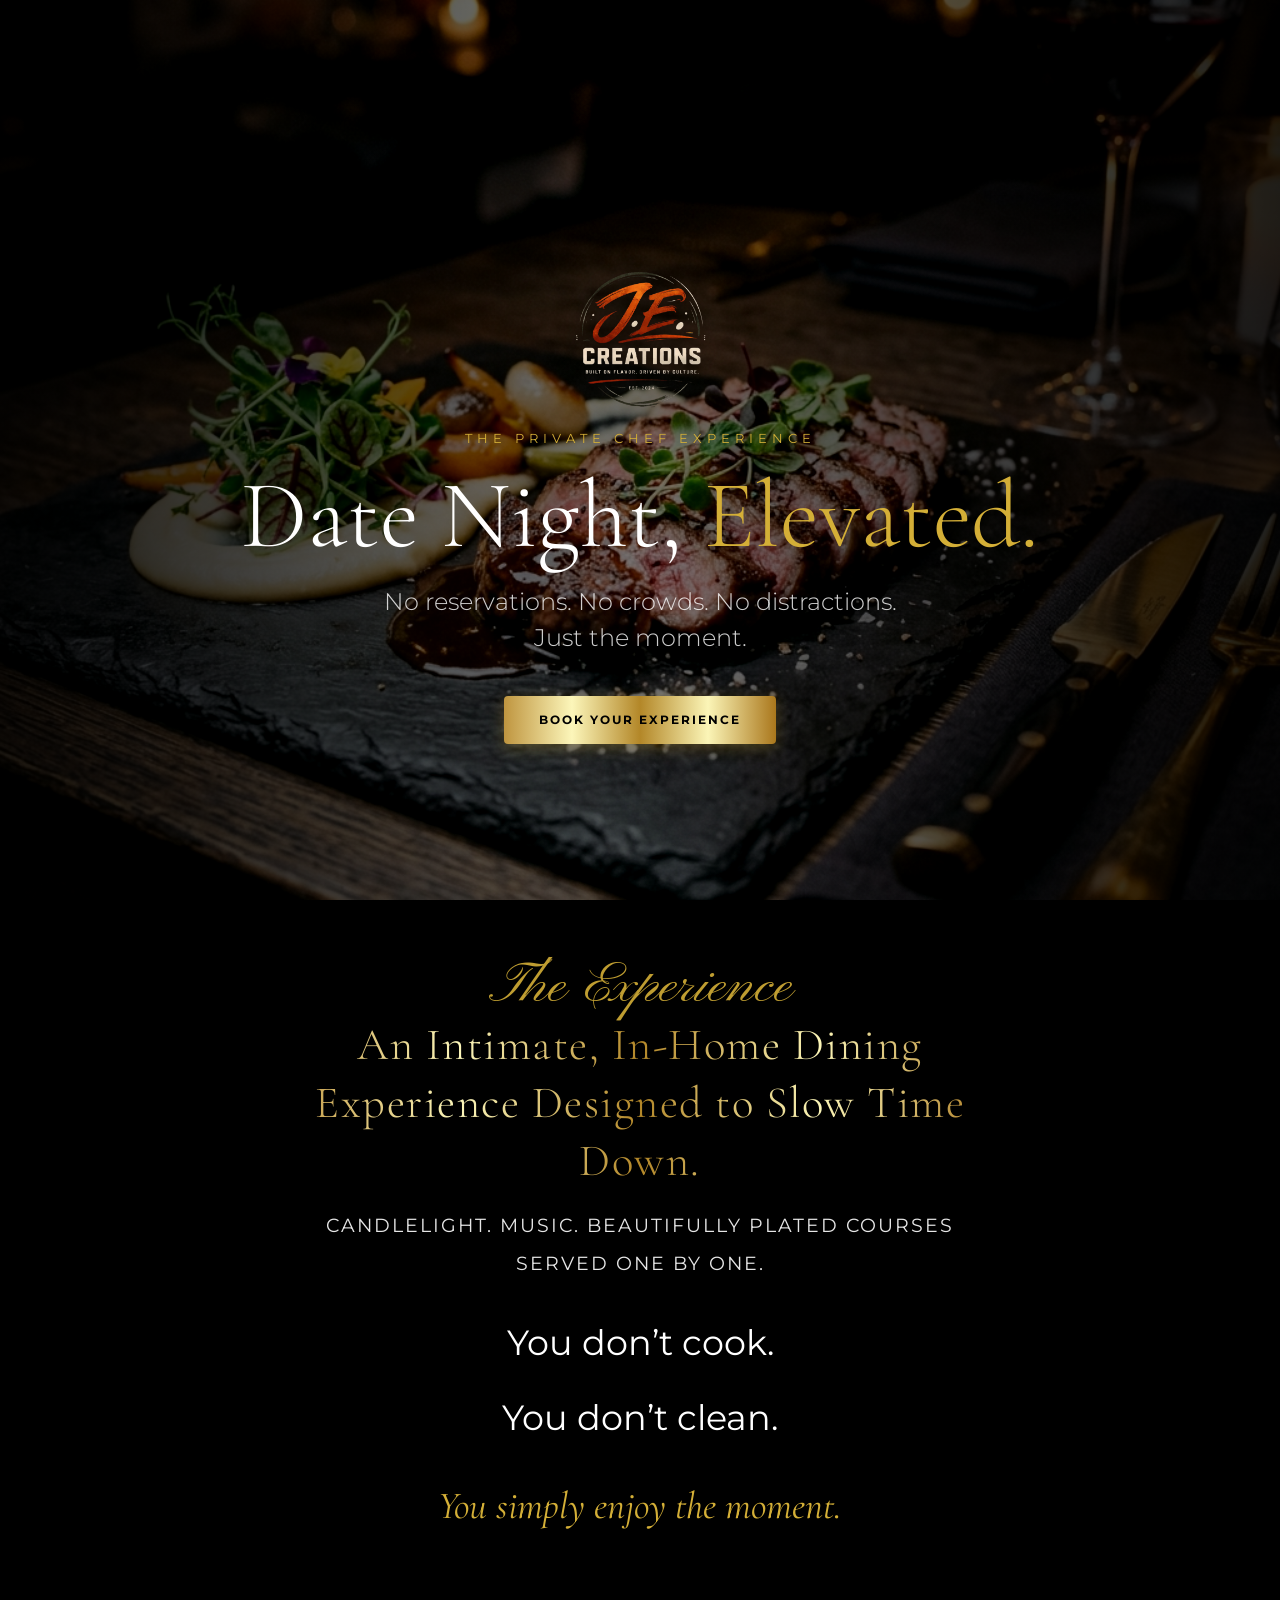
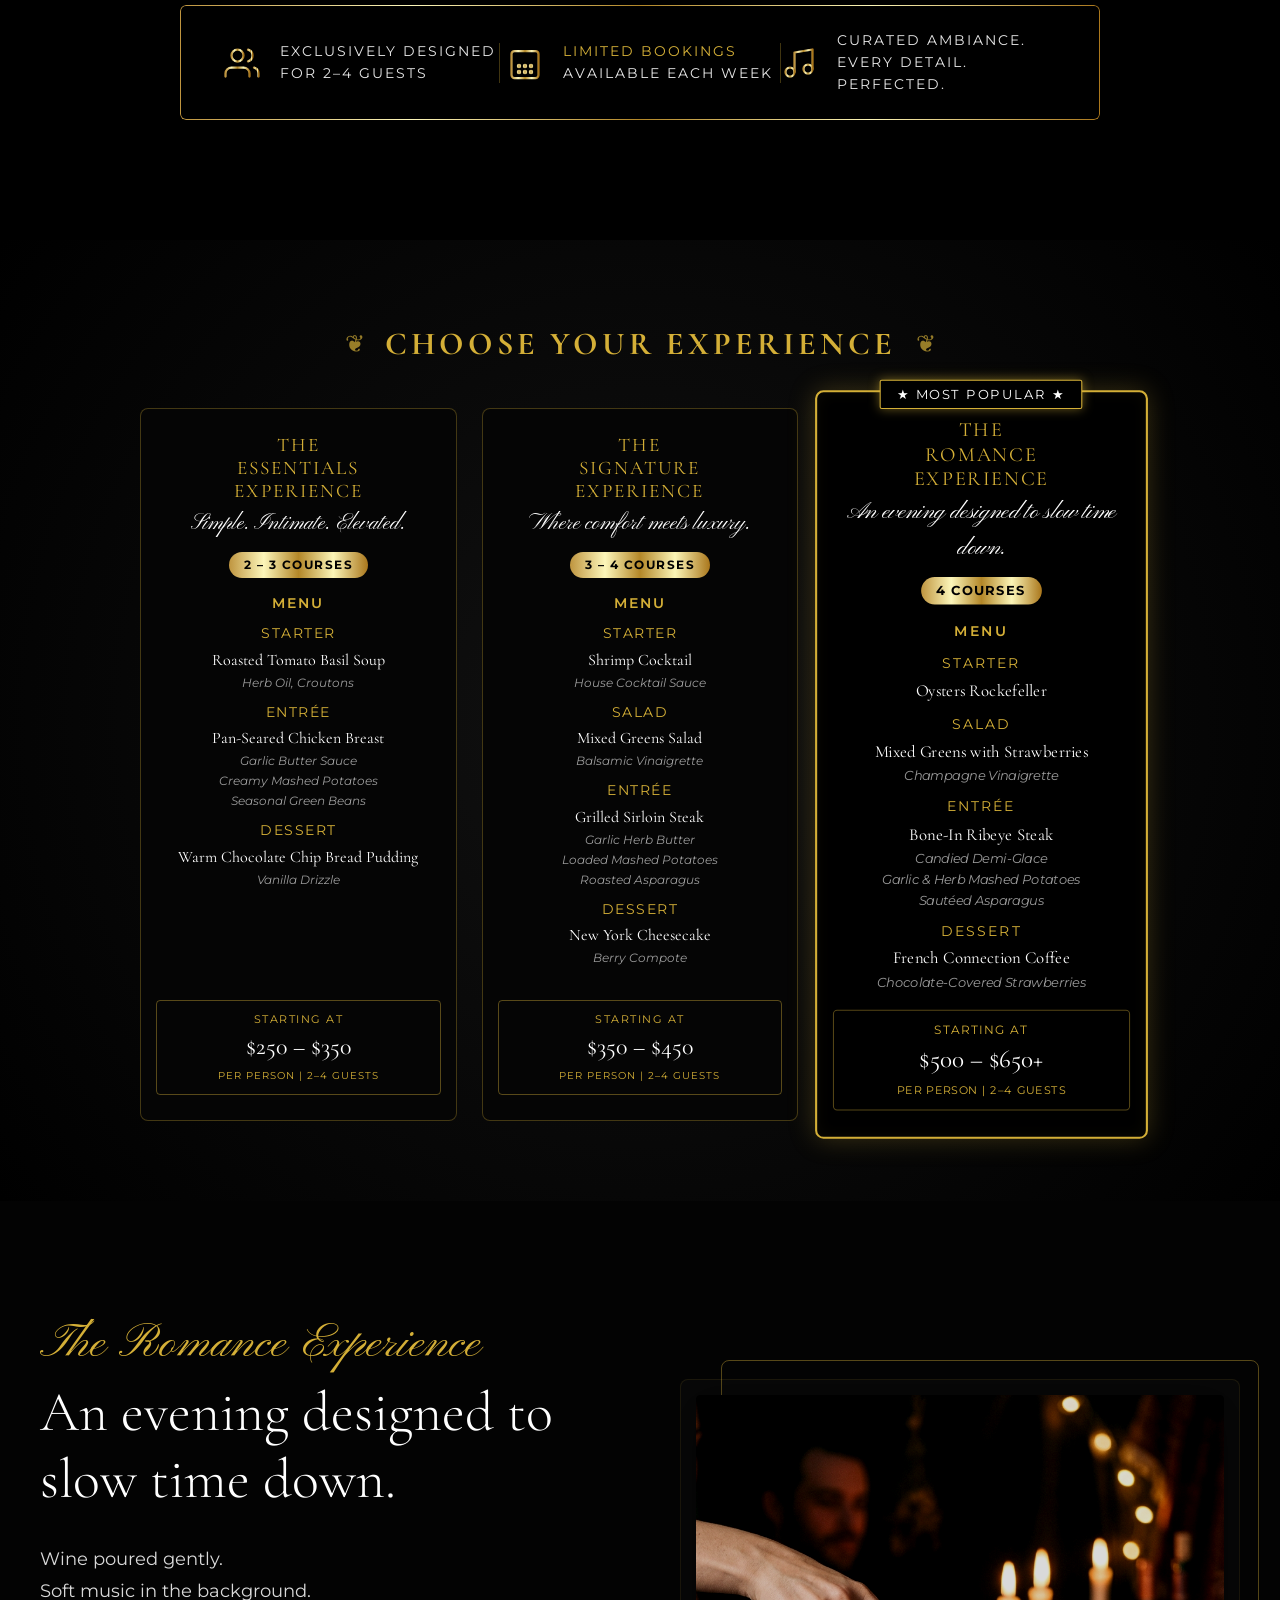
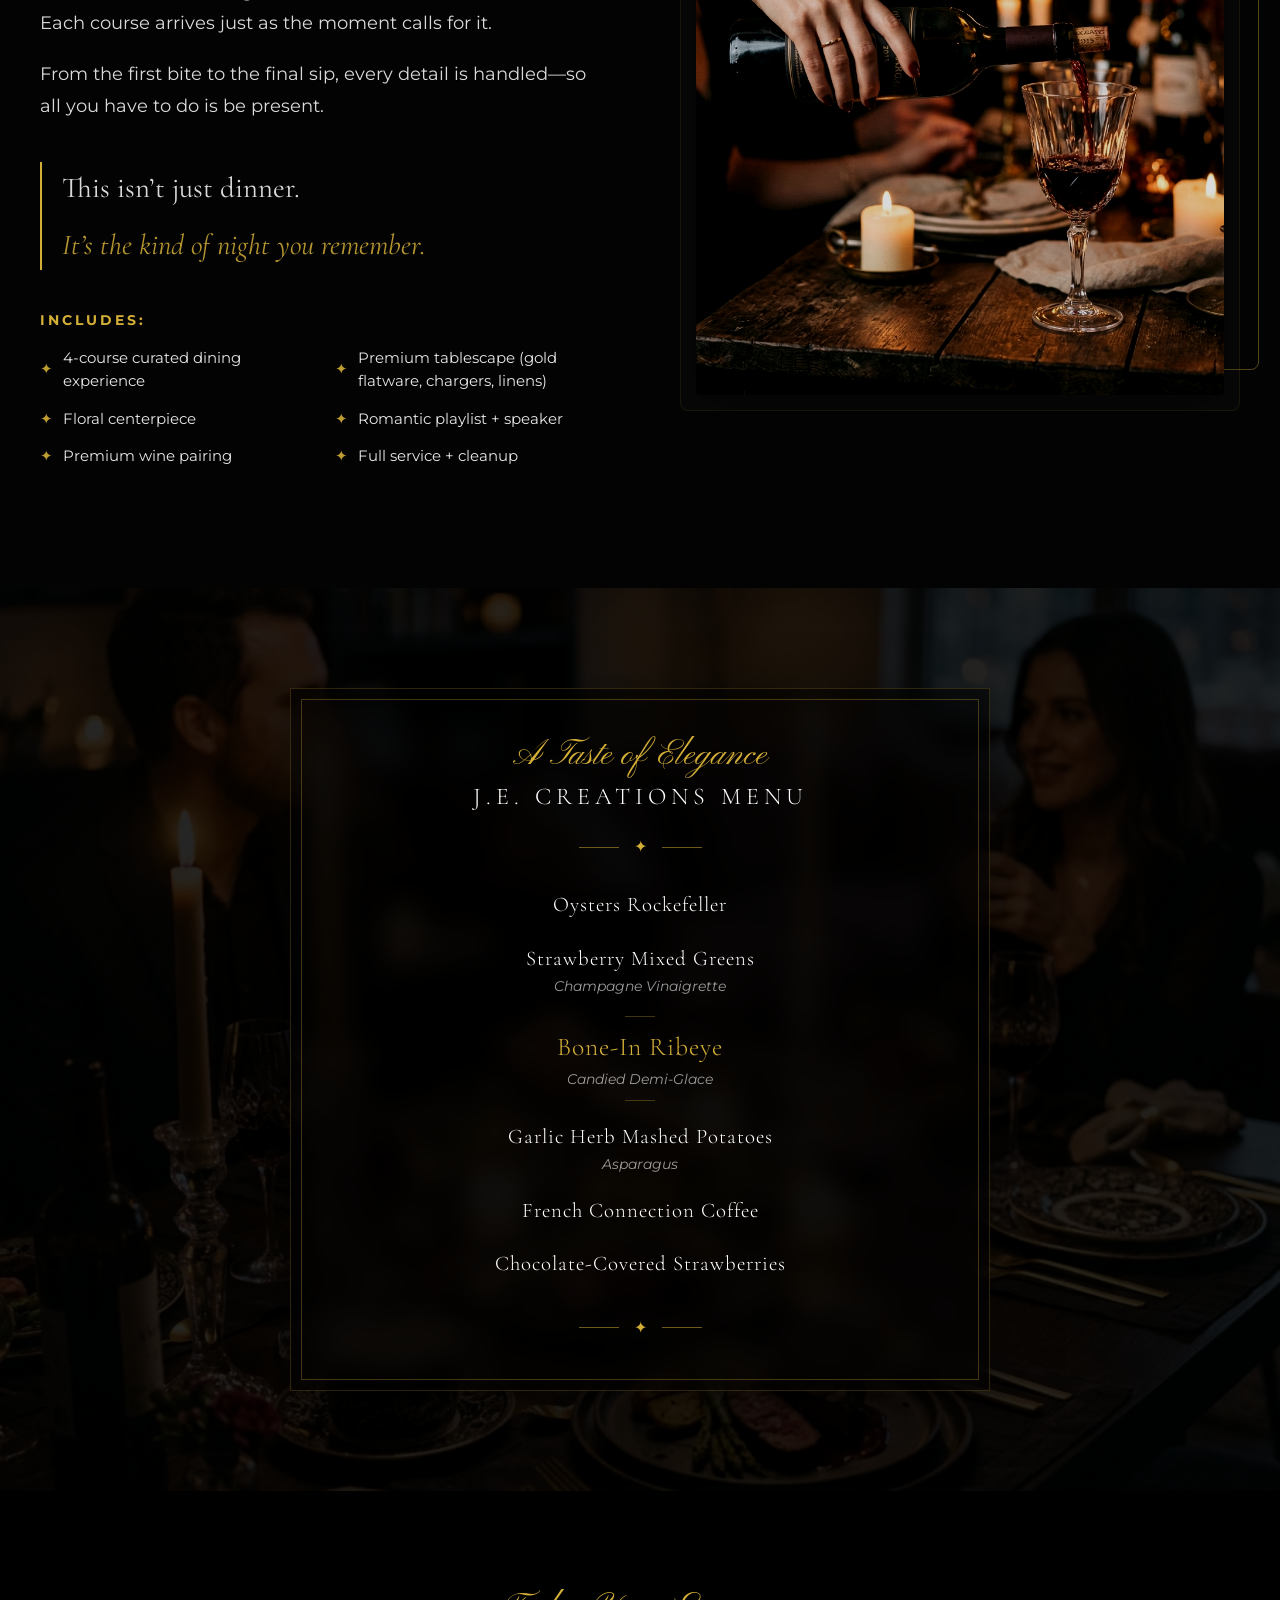
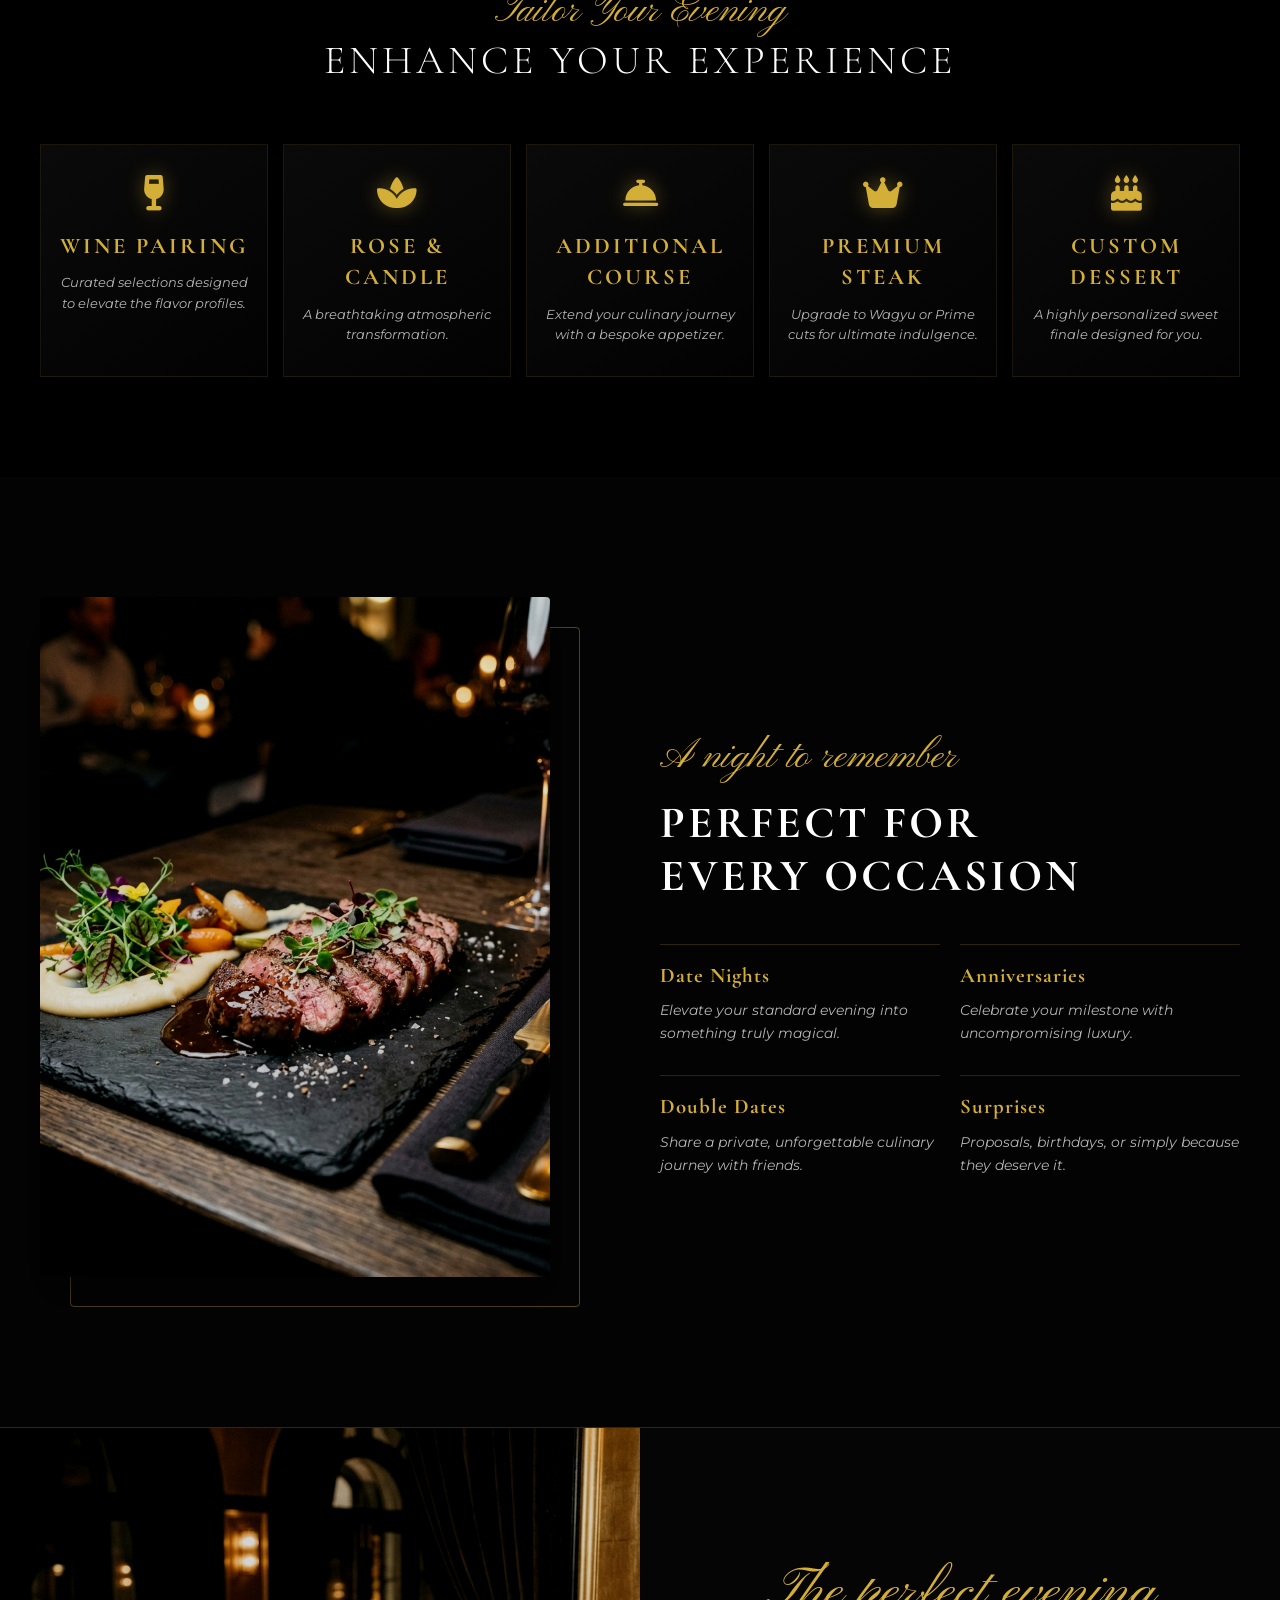
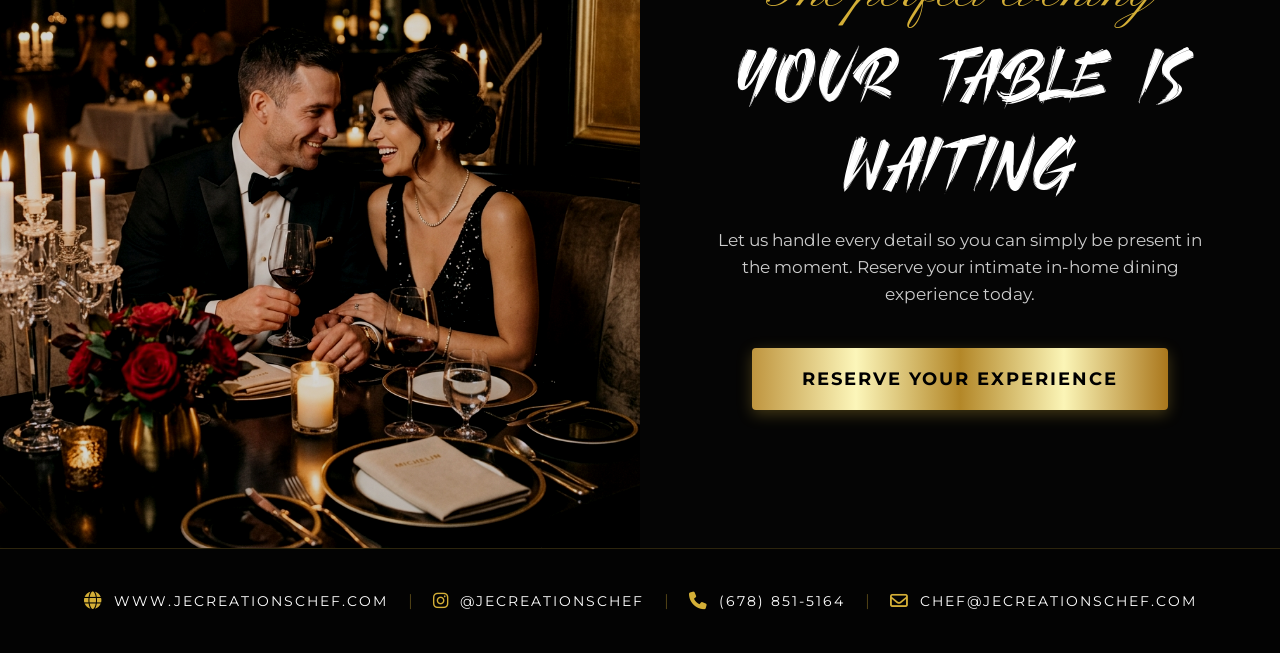
==== date-night.html @ c2843d24 "Add files via upload" ====
<!DOCTYPE html>
<html lang="en">

<head>
    <meta charset="UTF-8">
    <meta name="viewport" content="width=device-width, initial-scale=1.0">
    <title>Date Night, Elevated | J.E. Creations Luxury Experience</title>
    <meta name="description"
        content="Luxury, intimate in-home dining experiences by J.E. Creations. Perfect for anniversaries, proposals, and romantic evenings.">

    <!-- Typography -->
    <link rel="preconnect" href="https://fonts.googleapis.com">
    <link rel="preconnect" href="https://fonts.gstatic.com" crossorigin>
    <link
        href="https://fonts.googleapis.com/css2?family=Cormorant+Garamond:ital,wght@0,300;0,400;0,500;0,600;0,700;1,400&family=Montserrat:wght@300;400;500;600;700&family=Pinyon+Script&display=swap"
        rel="stylesheet">

    <link rel="stylesheet" href="style.css">
    <link rel="stylesheet" href="date-night.css">
    <link rel="stylesheet" href="https://cdnjs.cloudflare.com/ajax/libs/font-awesome/6.4.0/css/all.min.css">
</head>

<body class="luxury-theme">



    <!-- SECTION 1 — HERO -->
    <header class="date-night-hero">
        <div class="hero-slider">
            <div class="slide slide-1" style="background-image: url('assets/hero_candlelit_dinner.png');"></div>
            <div class="slide slide-2" style="background-image: url('assets/hero_plated_steak.png');"></div>
        </div>
        <div class="hero-overlay"></div>
        <div class="container hero-content reveal">
            <img src="assets/logo__2_-removebg-preview (1).png" alt="J.E. Creations Logo"
                style="height: 140px; margin: 0 auto 20px; filter: drop-shadow(0 0 15px rgba(0,0,0,0.8));">
            <span class="hero-badge">THE PRIVATE CHEF EXPERIENCE</span>
            <h1 class="hero-title">Date Night, <span class="gold-text">Elevated.</span></h1>
            <p class="hero-subtext">
                No reservations. No crowds. No distractions.<br>
                Just the moment.
            </p>
            <div class="hero-actions">
                <a href="#booking" class="btn btn-gold">Book Your Experience</a>
            </div>
        </div>
    </header>

    <!-- SECTION 2 — THE EXPERIENCE -->
    <section class="experience-intro reveal" style="padding-top: 60px;">
        <div class="container narrow">
            <span class="script-text gold-text"
                style="display: block; margin-bottom: 0px; font-size: 3.5rem; opacity: 0.9;">The Experience</span>
            <h2 class="serif-title gold-gradient-text"
                style="font-size: 2.8rem; letter-spacing: 1.5px; line-height: 1.3; margin-bottom: 0;">An Intimate,
                In-Home Dining Experience Designed to Slow Time Down.</h2>
            <div class="experience-grid" style="margin-top: 15px;">
                <p
                    style="font-size: 1.2rem; letter-spacing: 2px; text-transform: uppercase; color: rgba(255, 255, 255, 0.9); margin-bottom: 0;">
                    Candlelight. Music. Beautifully plated courses served one by one.</p>
                <div class="experience-statement" style="margin: 25px 0 0;">
                    <p style="font-size: 2.2rem; margin-bottom: 5px;">You don’t cook.</p>
                    <p style="font-size: 2.2rem; margin-bottom: 15px;">You don’t clean.</p>
                    <p class="gold-text-italic" style="font-size: 2.4rem; margin-top: 0;">You simply enjoy the moment.
                    </p>
                </div>
            </div>
        </div>

        <div class="container" style="max-width: 1000px;">
            <svg width="0" height="0" style="position: absolute;">
                <defs>
                    <linearGradient id="goldGradient" x1="0%" y1="0%" x2="100%" y2="0%">
                        <stop offset="0%" stop-color="#BF953F" />
                        <stop offset="25%" stop-color="#FCF6BA" />
                        <stop offset="50%" stop-color="#B38728" />
                        <stop offset="75%" stop-color="#FBF5B7" />
                        <stop offset="100%" stop-color="#AA771C" />
                    </linearGradient>
                </defs>
            </svg>
            <div class="experience-features-strip">
                <div class="feature-strip-item">
                    <div class="feature-icon">
                        <svg width="36" height="36" viewBox="0 0 24 24" fill="none" stroke="url(#goldGradient)"
                            stroke-width="1.5" stroke-linecap="round" stroke-linejoin="round">
                            <path d="M17 21v-2a4 4 0 0 0-4-4H5a4 4 0 0 0-4 4v2"></path>
                            <circle cx="9" cy="7" r="4"></circle>
                            <path d="M23 21v-2a4 4 0 0 0-3-3.87"></path>
                            <path d="M16 3.13a4 4 0 0 1 0 7.75"></path>
                        </svg>
                    </div>
                    <div class="feature-text">
                        EXCLUSIVELY DESIGNED<br>FOR 2–4 GUESTS
                    </div>
                </div>

                <div class="feature-strip-divider"></div>

                <div class="feature-strip-item">
                    <div class="feature-icon">
                        <svg width="36" height="36" viewBox="0 0 24 24" fill="none" stroke="url(#goldGradient)"
                            stroke-width="1.5" stroke-linecap="round" stroke-linejoin="round">
                            <rect x="3" y="4" width="18" height="18" rx="2" ry="2"></rect>
                            <line x1="16" y1="2" x2="16" y2="6"></line>
                            <line x1="8" y1="2" x2="8" y2="6"></line>
                            <line x1="3" y1="10" x2="21" y2="10"></line>
                            <circle cx="8" cy="14" r="1.5" fill="url(#goldGradient)" stroke="none"></circle>
                            <circle cx="12" cy="14" r="1.5" fill="url(#goldGradient)" stroke="none"></circle>
                            <circle cx="16" cy="14" r="1.5" fill="url(#goldGradient)" stroke="none"></circle>
                            <circle cx="8" cy="18" r="1.5" fill="url(#goldGradient)" stroke="none"></circle>
                            <circle cx="12" cy="18" r="1.5" fill="url(#goldGradient)" stroke="none"></circle>
                            <circle cx="16" cy="18" r="1.5" fill="url(#goldGradient)" stroke="none"></circle>
                        </svg>
                    </div>
                    <div class="feature-text">
                        <span class="gold-text">LIMITED BOOKINGS</span><br>AVAILABLE EACH WEEK
                    </div>
                </div>

                <div class="feature-strip-divider"></div>

                <div class="feature-strip-item">
                    <div class="feature-icon">
                        <svg width="36" height="36" viewBox="0 0 24 24" fill="none" stroke="url(#goldGradient)"
                            stroke-width="1.5" stroke-linecap="round" stroke-linejoin="round">
                            <path d="M9 18V5l12-2v13"></path>
                            <circle cx="6" cy="18" r="3"></circle>
                            <circle cx="18" cy="16" r="3"></circle>
                        </svg>
                    </div>
                    <div class="feature-text">
                        CURATED AMBIANCE.<br>EVERY DETAIL. PERFECTED.
                    </div>
                </div>
            </div>
        </div>
    </section>

    <!-- SECTION 3 — CHOOSE YOUR EXPERIENCE (PACKAGES) -->
    <section id="packages" class="packages reveal">
        <div class="container">
            <div class="packages-header">
                <span class="packages-flourish">&#x2766;</span>
                <h2 class="packages-title">CHOOSE YOUR EXPERIENCE</h2>
                <span class="packages-flourish">&#x2766;</span>
            </div>

            <div class="menu-packages-grid">

                <!-- Essentials -->
                <div class="menu-package-card">
                    <h3 class="package-name">THE<br>ESSENTIALS<br>EXPERIENCE</h3>
                    <p class="package-script">Simple. Intimate. Elevated.</p>
                    <div class="course-pill">2 – 3 COURSES</div>

                    <div class="package-menu">
                        <div class="menu-section-title">MENU</div>

                        <div class="menu-category">STARTER</div>
                        <div class="menu-item">Roasted Tomato Basil Soup</div>
                        <div class="menu-desc">Herb Oil, Croutons</div>

                        <div class="menu-category">ENTRÉE</div>
                        <div class="menu-item">Pan-Seared Chicken Breast</div>
                        <div class="menu-desc">Garlic Butter Sauce</div>
                        <div class="menu-desc">Creamy Mashed Potatoes</div>
                        <div class="menu-desc">Seasonal Green Beans</div>

                        <div class="menu-category">DESSERT</div>
                        <div class="menu-item">Warm Chocolate Chip Bread Pudding</div>
                        <div class="menu-desc">Vanilla Drizzle</div>
                    </div>

                    <div class="package-price-box">
                        <div class="price-box-label">STARTING AT</div>
                        <div class="price-box-value">$250 – $350</div>
                        <div class="price-box-sub">PER PERSON | 2–4 GUESTS</div>
                    </div>
                </div>

                <!-- Signature -->
                <div class="menu-package-card middle-card">
                    <h3 class="package-name">THE<br>SIGNATURE<br>EXPERIENCE</h3>
                    <p class="package-script">Where comfort meets luxury.</p>
                    <div class="course-pill">3 – 4 COURSES</div>

                    <div class="package-menu">
                        <div class="menu-section-title">MENU</div>

                        <div class="menu-category">STARTER</div>
                        <div class="menu-item">Shrimp Cocktail</div>
                        <div class="menu-desc">House Cocktail Sauce</div>

                        <div class="menu-category">SALAD</div>
                        <div class="menu-item">Mixed Greens Salad</div>
                        <div class="menu-desc">Balsamic Vinaigrette</div>

                        <div class="menu-category">ENTRÉE</div>
                        <div class="menu-item">Grilled Sirloin Steak</div>
                        <div class="menu-desc">Garlic Herb Butter</div>
                        <div class="menu-desc">Loaded Mashed Potatoes</div>
                        <div class="menu-desc">Roasted Asparagus</div>

                        <div class="menu-category">DESSERT</div>
                        <div class="menu-item">New York Cheesecake</div>
                        <div class="menu-desc">Berry Compote</div>
                    </div>

                    <div class="package-price-box">
                        <div class="price-box-label">STARTING AT</div>
                        <div class="price-box-value">$350 – $450</div>
                        <div class="price-box-sub">PER PERSON | 2–4 GUESTS</div>
                    </div>
                </div>

                <!-- Romance (Featured) -->
                <div class="menu-package-card romance-card">
                    <div class="romance-badge">&#9733; MOST POPULAR &#9733;</div>
                    <h3 class="package-name">THE<br>ROMANCE<br>EXPERIENCE</h3>
                    <p class="package-script">An evening designed to slow time down.</p>
                    <div class="course-pill">4 COURSES</div>

                    <div class="package-menu">
                        <div class="menu-section-title">MENU</div>

                        <div class="menu-category">STARTER</div>
                        <div class="menu-item">Oysters Rockefeller</div>

                        <div class="menu-category">SALAD</div>
                        <div class="menu-item">Mixed Greens with Strawberries</div>
                        <div class="menu-desc">Champagne Vinaigrette</div>

                        <div class="menu-category">ENTRÉE</div>
                        <div class="menu-item">Bone-In Ribeye Steak</div>
                        <div class="menu-desc">Candied Demi-Glace</div>
                        <div class="menu-desc">Garlic & Herb Mashed Potatoes</div>
                        <div class="menu-desc">Sautéed Asparagus</div>

                        <div class="menu-category">DESSERT</div>
                        <div class="menu-item">French Connection Coffee</div>
                        <div class="menu-desc">Chocolate-Covered Strawberries</div>
                    </div>

                    <div class="package-price-box">
                        <div class="price-box-label">STARTING AT</div>
                        <div class="price-box-value">$500 – $650+</div>
                        <div class="price-box-sub">PER PERSON | 2–4 GUESTS</div>
                    </div>
                </div>

            </div>
        </div>
    </section>

    <!-- SECTION 4 — THE ROMANCE EXPERIENCE (FEATURE) -->
    <section class="romance-feature reveal">
        <div class="container">
            <div class="split-layout">
                <div class="split-text">
                    <span class="script-text gold-text"
                        style="font-size: 3rem; margin-bottom: 10px; display: block;">The Romance Experience</span>
                    <h2 class="serif-title" style="font-size: 3.5rem; line-height: 1.2; margin-bottom: 30px;">An evening
                        designed to slow time down.</h2>
                    <p>Wine poured gently.<br>Soft music in the background.<br>Each course arrives just as the moment
                        calls for it.</p>
                    <p style="margin-top: 20px;">From the first bite to the final sip, every detail is handled—so all
                        you have to do is be present.</p>
                    <div class="statement-box"
                        style="margin: 40px 0; border-left: 2px solid var(--gold); padding-left: 20px;">
                        <p
                            style="font-family: var(--font-heading); font-size: 1.8rem; margin-bottom: 5px; color: #fff;">
                            This isn’t just dinner.</p>
                        <p class="gold-text"
                            style="font-family: var(--font-heading); font-size: 1.8rem; font-style: italic;">It’s the
                            kind of night you remember.</p>
                    </div>

                    <div class="includes-list">
                        <h4
                            style="font-family: var(--font-body); text-transform: uppercase; letter-spacing: 3px; color: var(--gold); margin-bottom: 15px; font-size: 0.9rem;">
                            Includes:</h4>
                        <ul style="list-style: none; padding: 0;">
                            <li><span style="color: var(--gold); margin-right: 10px;">✦</span> 4-course curated dining
                                experience</li>
                            <li><span style="color: var(--gold); margin-right: 10px;">✦</span> Premium tablescape (gold
                                flatware, chargers, linens)</li>
                            <li><span style="color: var(--gold); margin-right: 10px;">✦</span> Floral centerpiece</li>
                            <li><span style="color: var(--gold); margin-right: 10px;">✦</span> Romantic playlist +
                                speaker</li>
                            <li><span style="color: var(--gold); margin-right: 10px;">✦</span> Premium wine pairing</li>
                            <li><span style="color: var(--gold); margin-right: 10px;">✦</span> Full service + cleanup
                            </li>
                        </ul>
                    </div>
                </div>
                <div class="split-image">
                    <div class="image-frame-luxury">
                        <img src="assets/romance_wine_pour.png" alt="Romantic wine pouring">
                    </div>
                </div>
            </div>
        </div>
    </section>

    <!-- SECTION 5 — MENU PREVIEW -->
    <section class="menu-preview reveal">
        <div class="container narrow">
            <div class="menu-card-luxury">
                <div class="menu-header-luxury">
                    <span class="menu-script">A Taste of Elegance</span>
                    <h2 class="menu-title-main">J.E. Creations MENU</h2>
                    <div class="menu-divider">
                        <span class="diamond">&#10022;</span>
                    </div>
                </div>

                <div class="menu-items-luxury">
                    <div class="menu-item-luxury">
                        <h4>Oysters Rockefeller</h4>
                    </div>

                    <div class="menu-item-luxury">
                        <h4>Strawberry Mixed Greens</h4>
                        <p>Champagne Vinaigrette</p>
                    </div>

                    <div class="menu-item-luxury highlight-course">
                        <h4>Bone-In Ribeye</h4>
                        <p>Candied Demi-Glace</p>
                    </div>

                    <div class="menu-item-luxury">
                        <h4>Garlic Herb Mashed Potatoes</h4>
                        <p>Asparagus</p>
                    </div>

                    <div class="menu-item-luxury">
                        <h4>French Connection Coffee</h4>
                    </div>

                    <div class="menu-item-luxury">
                        <h4>Chocolate-Covered Strawberries</h4>
                    </div>
                </div>

                <div class="menu-divider bottom-divider">
                    <span class="diamond">&#10022;</span>
                </div>
            </div>
        </div>
    </section>

    <!-- SECTION 6 — ADD-ONS -->
    <section class="enhancements-luxury reveal">
        <div class="container">
            <div class="enhancements-header">
                <span class="script-text gold-text"
                    style="font-size: 2.5rem; display: block; margin-bottom: 5px;">Tailor Your Evening</span>
                <h2 class="serif-title" style="font-size: 2.5rem; letter-spacing: 4px; text-transform: uppercase;">
                    Enhance Your Experience</h2>
            </div>

            <div class="enhancement-grid-luxury">
                <!-- Item 1 -->
                <div class="enhancement-item-luxury">
                    <div class="enhancement-icon">
                        <i class="fa-solid fa-wine-glass"></i>
                    </div>
                    <h4 class="enhancement-title">Wine Pairing</h4>
                    <p class="enhancement-desc" style="font-size: 0.8rem;">Curated selections designed to elevate the
                        flavor profiles.</p>
                </div>

                <!-- Item 2 -->
                <div class="enhancement-item-luxury">
                    <div class="enhancement-icon">
                        <i class="fa-solid fa-spa"></i>
                    </div>
                    <h4 class="enhancement-title">Rose & Candle</h4>
                    <p class="enhancement-desc" style="font-size: 0.8rem;">A breathtaking atmospheric transformation.
                    </p>
                </div>

                <!-- Item 3 -->
                <div class="enhancement-item-luxury">
                    <div class="enhancement-icon">
                        <i class="fa-solid fa-bell-concierge"></i>
                    </div>
                    <h4 class="enhancement-title">Additional Course</h4>
                    <p class="enhancement-desc" style="font-size: 0.8rem;">Extend your culinary journey with a bespoke
                        appetizer.</p>
                </div>

                <!-- Item 4 -->
                <div class="enhancement-item-luxury">
                    <div class="enhancement-icon">
                        <i class="fa-solid fa-crown"></i>
                    </div>
                    <h4 class="enhancement-title">Premium Steak</h4>
                    <p class="enhancement-desc" style="font-size: 0.8rem;">Upgrade to Wagyu or Prime cuts for ultimate
                        indulgence.</p>
                </div>

                <!-- Item 5 -->
                <div class="enhancement-item-luxury">
                    <div class="enhancement-icon">
                        <i class="fa-solid fa-cake-candles"></i>
                    </div>
                    <h4 class="enhancement-title">Custom Dessert</h4>
                    <p class="enhancement-desc" style="font-size: 0.8rem;">A highly personalized sweet finale designed
                        for you.</p>
                </div>
            </div>
        </div>
    </section>

    <!-- SECTION 7 — SPECIAL MOMENTS -->
    <section class="special-moments-luxury reveal">
        <div class="container moments-container">
            <div class="moments-image">
                <img src="assets/hero_plated_steak.png" alt="Romantic Anniversary">
            </div>
            <div class="moments-content">
                <span class="moments-script">A night to remember</span>
                <h2 class="moments-title">Perfect For<br>Every Occasion</h2>
                <div class="moments-list-wrapper">
                    <div class="moment-item">
                        <h4>Date Nights</h4>
                        <p>Elevate your standard evening into something truly magical.</p>
                    </div>
                    <div class="moment-item">
                        <h4>Anniversaries</h4>
                        <p>Celebrate your milestone with uncompromising luxury.</p>
                    </div>
                    <div class="moment-item">
                        <h4>Double Dates</h4>
                        <p>Share a private, unforgettable culinary journey with friends.</p>
                    </div>
                    <div class="moment-item">
                        <h4>Surprises</h4>
                        <p>Proposals, birthdays, or simply because they deserve it.</p>
                    </div>
                </div>
            </div>
        </div>
    </section>

    <!-- SECTION 8 — FINAL CTA -->
    <section id="booking" class="date-night-cta reveal">
        <div class="cta-split">
            <div class="cta-image">
                <img src="assets/cta_couple_dining_v2.png" alt="Couple enjoying romantic dinner">
            </div>
            <div class="cta-content-wrap">
                <div class="cta-content-inner">
                    <span class="script-text gold-text">The perfect evening</span>
                    <h2 class="cta-title">YOUR TABLE IS WAITING</h2>
                    <p class="cta-desc">
                        Let us handle every detail so you can simply be present in the moment. Reserve your intimate
                        in-home
                        dining experience today.
                    </p>
                    <a href="https://wa.me/16788515164" class="btn btn-gold large">Reserve Your Experience</a>
                </div>
            </div>
        </div>
    </section>

    <!-- Footer -->
    <footer class="site-footer luxury-footer">
        <div class="container">
            <div class="footer-contact-strip">
                <a href="https://www.jecreationschef.com" target="_blank" class="footer-contact-item">
                    <i class="fa-solid fa-globe"></i>
                    <span>WWW.JECREATIONSCHEF.COM</span>
                </a>
                <span class="footer-divider">|</span>
                <a href="https://instagram.com/jecreationschef" target="_blank" class="footer-contact-item">
                    <i class="fa-brands fa-instagram"></i>
                    <span>@JECREATIONSCHEF</span>
                </a>
                <span class="footer-divider">|</span>
                <a href="tel:6788515164" class="footer-contact-item">
                    <i class="fa-solid fa-phone"></i>
                    <span>(678) 851-5164</span>
                </a>
                <span class="footer-divider">|</span>
                <a href="mailto:chef@jecreationschef.com" class="footer-contact-item">
                    <i class="fa-regular fa-envelope"></i>
                    <span>CHEF@JECREATIONSCHEF.COM</span>
                </a>
            </div>
        </div>
    </footer>

    <script src="main.js"></script>
</body>

</html>
---- style.css ----
@font-face {
  font-family: 'Cluisher Brush';
  src: url('assets/CLUISHER_BRUSH.otf') format('opentype');
  font-weight: normal;
  font-style: normal;
}

:root {
  /* Brand Colors - STRICT */
  --charcoal-black: #121212;
  --burnt-orange: #C4511F;
  --warm-cream: #F3DEC7;
  --muted-olive: #5A6B4D;

  /* Typography - Elite Restaurant Feel */
  --font-heading: 'Cormorant Garamond', serif;
  --font-body: 'Montserrat', sans-serif;

  /* Layout */
  --section-padding: 150px 0;
  --container-width: 1300px;
  --transition-smooth: 1.2s cubic-bezier(0.165, 0.84, 0.44, 1);
}

* {
  margin: 0;
  padding: 0;
  box-sizing: border-box;
}

img {
  max-width: 100%;
  height: auto;
  display: block;
}

a {
  text-decoration: none;
  color: inherit;
}

ul {
  list-style: none;
}

body {
  background-color: var(--charcoal-black);
  color: var(--warm-cream);
  font-family: var(--font-body);
  line-height: 1.5;
  overflow-x: hidden;
  -webkit-font-smoothing: antialiased;
}

/* --- Premium Background Elements --- */
.bg-element {
  position: absolute;
  pointer-events: none;
  z-index: 0;
}

.bg-element-1 {
  top: -100px;
  right: -150px;
  color: var(--burnt-orange);
  opacity: 0.05;
  transform: rotate(15deg);
  animation: spinSlow 120s linear infinite;
}

.bg-element-2 {
  bottom: 5%;
  left: -100px;
  color: var(--muted-olive);
  opacity: 0.1;
  animation: floatSlow 10s ease-in-out infinite;
}

@keyframes spinSlow {
  from {
    transform: rotate(0deg);
  }

  to {
    transform: rotate(360deg);
  }
}

@keyframes floatSlow {

  0%,
  100% {
    transform: translateY(0);
  }

  50% {
    transform: translateY(-30px);
  }
}

.container {
  max-width: var(--container-width);
  margin: 0 auto;
  padding: 0 40px;
}

/* --- Navigation --- */
.nav {
  position: fixed;
  top: 0;
  left: 0;
  width: 100%;
  z-index: 1000;
  padding: 30px 0;
  transition: var(--transition-smooth);
}

.nav.scrolled {
  background: rgba(18, 18, 18, 0.95);
  padding: 15px 0;
  backdrop-filter: blur(10px);
}

.nav.scrolled .logo img {
  height: 90px;
}

.nav-inner {
  display: flex;
  justify-content: space-between;
  align-items: center;
}

.logo img {
  display: block;
  transition: 0.3s ease;
  height: 130px;
}

.nav-links {
  display: flex;
  gap: 40px;
  position: absolute;
  left: 50%;
  transform: translateX(-50%);
}

.nav-links a {
  font-size: 0.8rem;
  font-weight: 600;
  text-transform: uppercase;
  letter-spacing: 2px;
  color: var(--warm-cream);
  transition: 0.3s ease;
}

.nav-links a:hover {
  color: var(--burnt-orange);
}

/* --- Global Buttons --- */
.btn {
  display: inline-block;
  padding: 12px 28px;
  font-family: var(--font-body);
  font-size: 0.75rem;
  font-weight: 900;
  text-transform: uppercase;
  letter-spacing: 3px;
  color: var(--warm-cream);
  border: 1px solid var(--burnt-orange);
  background: var(--burnt-orange);
  cursor: pointer;
  transition: var(--transition-smooth);
  position: relative;
  overflow: hidden;
  z-index: 1;
  border-radius: 6px;
}

.btn:hover {
  color: var(--charcoal-black);
  border-color: var(--warm-cream);
  transform: translateY(-3px);
  background: var(--warm-cream);
  box-shadow: 0 10px 25px rgba(196, 81, 31, 0.4);
}

.nav-btn {
  /* Inherits from .btn */
}

.btn-coming-soon {
  /* Inherits from .btn */
}

.btn-coming-soon:hover {
  background: var(--warm-cream);
  color: var(--charcoal-black);
  border-color: var(--warm-cream);
  box-shadow: 0 10px 25px rgba(242, 232, 220, 0.1);
}

/* --- Nav Toggle (Hamburger) --- */
.nav-toggle {
  display: none;
  flex-direction: column;
  gap: 6px;
  cursor: pointer;
  z-index: 2000;
  /* Extremely high to stay above everything */
  position: relative;
  padding: 10px;
}

.nav-toggle span {
  display: block;
  width: 28px;
  height: 2px;
  background-color: var(--warm-cream);
  transition: 0.4s cubic-bezier(0.175, 0.885, 0.32, 1.275);
}

.nav-toggle.active span:nth-child(1) {
  transform: translateY(8px) rotate(45deg);
}

.nav-toggle.active span:nth-child(2) {
  opacity: 0;
}

.nav-toggle.active span:nth-child(3) {
  transform: translateY(-8px) rotate(-45deg);
}

/* --- 1. Hero Section --- */
.hero {
  height: 100vh;
  display: flex;
  align-items: center;
  background-color: var(--charcoal-black);
  position: relative;
  overflow: hidden;
}

.hero-video-bg {
  position: absolute;
  top: 0;
  left: 0;
  width: 100%;
  height: 100%;
  z-index: 1;
}

.hero-video-bg video,
.hero-video-bg img {
  width: 100%;
  height: 100%;
  object-fit: cover;
  filter: brightness(0.65) contrast(1.1);
  /* Brighter video */
}

.hero-overlay {
  position: absolute;
  top: 0;
  left: 0;
  width: 100%;
  height: 100%;
  background: radial-gradient(circle at center, rgba(18, 18, 18, 0.2) 0%, rgba(18, 18, 18, 0.945) 1100%);
  /* Lighter overlay */
  z-index: 2;
}

.hero-content {
  text-align: center;
  width: 100%;
  position: relative;
  z-index: 3;
  padding-top: 120px;
  /* Space for fixed header */
}

.hero-brand {
  font-family: 'Cluisher Brush', sans-serif;
  font-size: 11rem;
  font-weight: normal;
  letter-spacing: 2px;
  word-spacing: 0.5rem;
  line-height: 0.85;
  margin-bottom: 20px;
  color: var(--warm-cream);
  text-shadow: 0 10px 30px rgba(0, 0, 0, 0.8), 0 2px 10px rgba(0, 0, 0, 0.5);
}

.hero-tagline {
  font-family: var(--font-heading);
  font-size: 3.5rem;
  font-weight: 700;
  color: #5a6b4d;
  text-transform: uppercase;
  letter-spacing: 2px;
  margin-bottom: 15px;
  text-shadow: 0 5px 20px rgba(0, 0, 0, 0.9), 0 2px 5px rgba(0, 0, 0, 0.6);
}

.hero-subline {
  font-size: 1.1rem;
  letter-spacing: 4px;
  text-transform: uppercase;
  opacity: 0.9;
  font-weight: 600;
  margin-bottom: 50px;
  text-shadow: 0 4px 15px rgba(0, 0, 0, 0.9), 0 2px 5px rgba(0, 0, 0, 0.8);
}

/* --- Marquee Banner --- */
.marquee-wrapper {
  background-color: var(--burnt-orange);
  color: var(--charcoal-black);
  padding: 12px 0;
  overflow: hidden;
  white-space: nowrap;
  display: flex;
  position: relative;
  z-index: 10;
  box-shadow: 0 10px 30px rgba(0, 0, 0, 0.3);
}

.marquee-content {
  display: inline-flex;
  align-items: center;
  animation: marquee 35s linear infinite;
}

.marquee-item {
  display: inline-flex;
  align-items: center;
  gap: 15px;
  font-family: var(--font-body);
  font-weight: 800;
  font-size: 0.85rem;
  letter-spacing: 3px;
  text-transform: uppercase;
  padding: 0 30px;
  color: var(--warm-cream);
  /* Changed to cream */
}

.marquee-item svg {
  opacity: 1;
  stroke: var(--warm-cream);
  /* Ensure icons are cream */
}

.marquee-content .dot {
  font-size: 1rem;
  color: var(--warm-cream);
  /* Changed dot to cream */
  padding: 0;
  opacity: 0.5;
}

/* Pause on hover for accessibility/premium feel */
.marquee-wrapper:hover .marquee-content {
  animation-play-state: paused;
}

@media (max-width: 768px) {
  .marquee-wrapper {
    padding: 8px 0;
  }

  .marquee-item {
    font-size: 0.75rem;
    gap: 8px;
    padding: 0 15px;
  }
}

@keyframes marquee {
  0% {
    transform: translateX(0);
  }

  100% {
    transform: translateX(-33.33%);
  }

  /* Adjusted for 3 sets of content */
}

/* --- 2. What We Offer --- */
.offerings {
  padding: 150px 0;
  background-color: var(--charcoal-black);
  position: relative;
  overflow: hidden;
}

.offerings::before {
  content: '';
  position: absolute;
  top: -200px;
  right: -200px;
  width: 600px;
  height: 600px;
  border-radius: 50%;
  background: radial-gradient(circle, rgba(196, 81, 31, 0.08) 0%, transparent 70%);
  pointer-events: none;
  z-index: 0;
}

.offerings-watermark {
  position: absolute;
  top: 50%;
  left: 50%;
  transform: translate(-50%, -50%);
  font-family: var(--font-heading);
  font-size: 25vw;
  font-weight: 900;
  color: rgba(242, 232, 220, 0.02);
  white-space: nowrap;
  pointer-events: none;
  z-index: 1;
}

.section-header {
  margin-bottom: 80px;
  text-align: center;
  position: relative;
  z-index: 2;
}

.section-sub {
  display: block;
  font-family: var(--font-body);
  font-size: 1.1rem;
  letter-spacing: 5px;
  color: var(--muted-olive);
  margin-bottom: 15px;
}

.section-title {
  font-family: 'Cluisher Brush' !important;
  font-size: 6rem;
  color: var(--warm-cream);
  font-weight: normal !important;
  letter-spacing: 6px;
  word-spacing: 0.4rem;
  text-transform: uppercase;
  line-height: 1.1;
}

/* Fix for missing dots in brush font */
.section-title span.dot-fix,
.cta-title span.dot-fix,
.hero-brand span.dot-fix,
.showcase-watermark span.dot-fix {
  display: inline-block;
  width: 0.12em;
  height: 0.12em;
  background-color: var(--warm-cream);
  border-radius: 50%;
  margin: 0 0.15em;
  vertical-align: middle;
  transform: translateY(0.2em);
  color: transparent;
  overflow: hidden;
  line-height: 0;
}

.offerings-grid {
  display: grid;
  grid-template-columns: repeat(4, 1fr);
  gap: 1px;
  /* Divider effect */
  background-color: rgba(242, 232, 220, 0.05);
  border: 1px solid rgba(242, 232, 220, 0.05);
  position: relative;
  z-index: 2;
  width: 100%;
}

.offering-item {
  padding: 80px 40px;
  text-align: center;
  background-color: var(--charcoal-black);
  transition: var(--transition-smooth);
  display: flex;
  flex-direction: column;
  align-items: center;
  justify-content: flex-start;
  height: 550px;
  /* Fixed height for uniform boxes */
  width: 100%;
}

.offering-item:hover {
  background: var(--charcoal-black);
  transform: translateY(-10px);
}

.offering-num {
  font-family: var(--font-body);
  font-size: 1rem;
  color: var(--burnt-orange);
  margin-bottom: 25px;
  letter-spacing: 4px;
}

.offering-icon {
  width: 80px;
  height: 80px;
  background: rgba(242, 232, 220, 0.05);
  border: 1px solid rgba(242, 232, 220, 0.1);
  border-radius: 50%;
  flex-shrink: 0;
  position: relative;
  /* Essential for absolute centering */
  margin: 0 auto 35px;
  transition: 0.6s cubic-bezier(0.165, 0.84, 0.44, 1);
  overflow: hidden;
}

.offering-icon svg {
  position: absolute;
  top: 50%;
  left: 50%;
  transform: translate(-50%, -50%);
  /* Bulletproof centering */
  width: 32px;
  height: 32px;
  color: inherit;
}

.offering-item:hover .offering-icon {
  background: var(--burnt-orange);
  border-color: var(--burnt-orange);
  color: var(--warm-cream);
  transform: scale(1.1) rotate(5deg);
  box-shadow: 0 10px 30px rgba(196, 81, 31, 0.3);
}

.offering-item h3 {
  font-family: 'Cluisher Brush' !important;
  font-size: 2.8rem;
  font-weight: normal !important;
  letter-spacing: 4px;
  word-spacing: 1.2rem;
  margin-bottom: 25px;
  text-transform: uppercase;
  color: var(--warm-cream);
  line-height: 1.3;
  min-height: 7.5rem;
  text-align: center;
  /* Ensure consistent heading height */
  display: flex;
  align-items: center;
  justify-content: center;
}

.offering-item p {
  font-size: 0.9rem;
  opacity: 0.5;
  line-height: 1.8;
  max-width: 240px;
  margin-bottom: auto;
  /* Push status to bottom */
}

.offering-item .status {
  margin-top: 40px;
  font-family: var(--font-body);
  font-size: 0.7rem;
  letter-spacing: 3px;
  color: var(--burnt-orange);
  /* Highlighted color */
  text-transform: uppercase;
  font-weight: 700;
  border: 1px solid rgba(196, 81, 31, 0.3);
  padding: 12px 25px;
  border-radius: 2px;
  transition: all 0.4s ease;
  cursor: pointer;
}

.offering-item:hover .status {
  background-color: var(--burnt-orange);
  color: var(--warm-cream);
  border-color: var(--burnt-orange);
}

.offering-icon {
  color: var(--burnt-orange);
  margin-bottom: 30px;
  display: inline-block;
  transition: transform 0.6s cubic-bezier(0.165, 0.84, 0.44, 1);
}

.offering-item:hover .offering-icon {
  transform: scale(1.2) rotate(5deg);
}

.offering-item h3 {
  font-family: 'Cluisher Brush' !important;
  font-size: 2.2rem;
  color: var(--warm-cream);
  text-transform: uppercase;
  letter-spacing: 3px;
  word-spacing: 0.4rem;
  margin-bottom: 15px;
  font-weight: normal !important;
}

.offering-item p {
  font-size: 0.95rem;
  opacity: 0.6;
  line-height: 1.4;
}

.offering-item .status {
  display: inline-block;
  padding: 12px 28px;
  background-color: var(--burnt-orange);
  color: var(--warm-cream);
  font-weight: 900;
  text-transform: uppercase;
  letter-spacing: 3px;
  font-size: 0.75rem;
  border-radius: 6px;
  margin-top: 25px;
  border: 1px solid var(--burnt-orange);
  transition: var(--transition-smooth);
}

.offering-item:hover .status {
  background-color: var(--warm-cream);
  color: var(--charcoal-black);
  border-color: var(--warm-cream);
}

/* --- 3. About Section --- */
.about {
  padding: 150px 0;
  background-image: linear-gradient(rgba(18, 18, 18, 0.85), rgba(18, 18, 18, 0.85)), url('assets/bg texture.jpg');
  background-size: cover;
  background-position: center;
  background-attachment: fixed;
  background-color: var(--charcoal-black);
  position: relative;
  overflow: hidden;
}

.about::after {
  content: '';
  position: absolute;
  bottom: -300px;
  left: -200px;
  width: 800px;
  height: 800px;
  border-radius: 50%;
  background: radial-gradient(circle, rgba(90, 107, 77, 0.06) 0%, transparent 70%);
  pointer-events: none;
  z-index: 0;
}

.about-inner {
  display: flex;
  flex-direction: column;
  align-items: center;
}

.about-image-wrap {
  position: relative;
  z-index: 2;
  margin-bottom: -60px;
  /* Editorial overlap */
  transition: var(--transition-smooth);
}

.about-brand-img {
  height: 480px;
  width: auto;
  border-radius: 6px;
  box-shadow: 0 50px 120px rgba(0, 0, 0, 0.95), 0 20px 40px rgba(0, 0, 0, 0.6);
  border: 1px solid rgba(242, 232, 220, 0.08);
  filter: contrast(1.05) brightness(0.95);
}

/* Subtle lighting behind the image */
.about-image-wrap::before {
  content: "";
  position: absolute;
  top: 50%;
  left: 50%;
  width: 150%;
  height: 150%;
  background: radial-gradient(circle, rgba(196, 81, 31, 0.15) 0%, transparent 70%);
  transform: translate(-50%, -50%);
  z-index: -1;
  pointer-events: none;
}

.about-content {
  max-width: 900px;
  background: linear-gradient(145deg, rgba(20, 20, 20, 0.95), rgba(12, 12, 12, 0.98));
  padding: 140px 100px 100px;
  border: 1px solid rgba(196, 81, 31, 0.15);
  border-top: 1px solid rgba(242, 232, 220, 0.08);
  box-shadow: 0 60px 120px rgba(0, 0, 0, 0.9), inset 0 1px 0 rgba(255, 255, 255, 0.03);
  backdrop-filter: blur(25px);
  position: relative;
  z-index: 1;
  text-align: center;
  border-radius: 8px;
}

.about-text {
  font-family: var(--font-heading);
  font-size: 1.5rem;
  line-height: 1.8;
  color: rgba(242, 232, 220, 0.9);
  font-weight: 400;
  margin-bottom: 35px;
}

.about-divider {
  width: 50px;
  height: 2px;
  background-color: var(--burnt-orange);
  margin: 40px auto;
  opacity: 0.8;
}

.more-content {
  max-height: 0;
  overflow: hidden;
  opacity: 0;
  transition: max-height 0.8s cubic-bezier(0.165, 0.84, 0.44, 1), opacity 0.8s ease;
}

.more-content.expanded {
  max-height: 1000px;
  opacity: 1;
}

.about-text span {
  color: var(--burnt-orange);
  font-weight: 600;
  font-style: italic;
}

/* --- 3b. Premium Showcase (Editorial Layout) --- */
.premium-showcase {
  padding: 180px 0;
  background-color: var(--charcoal-black);
  position: relative;
  overflow: hidden;
  border-top: 1px solid rgba(242, 232, 220, 0.03);
}

.showcase-watermark {
  position: absolute;
  top: -50px;
  left: -50px;
  font-family: var(--font-heading);
  font-size: 40vw;
  font-weight: 900;
  color: rgba(242, 232, 220, 0.015);
  line-height: 1;
  pointer-events: none;
  z-index: 0;
  white-space: nowrap;
}

.showcase-grid {
  display: grid;
  grid-template-columns: 0.8fr 1.2fr;
  gap: 80px;
  align-items: center;
  position: relative;
  z-index: 2;
}

.showcase-content-left {
  display: flex;
  flex-direction: column;
  justify-content: center;
}

.showcase-badge {
  display: inline-flex;
  align-items: center;
  gap: 12px;
  font-family: var(--font-body);
  font-size: 0.75rem;
  font-weight: 700;
  text-transform: uppercase;
  letter-spacing: 4px;
  color: var(--muted-olive);
  margin-bottom: 30px;
}

.badge-dot {
  width: 6px;
  height: 6px;
  background-color: var(--burnt-orange);
  border-radius: 50%;
  box-shadow: 0 0 10px var(--burnt-orange);
}

.showcase-title {
  font-family: var(--font-heading);
  margin-bottom: 40px;
  position: relative;
  display: flex;
  flex-direction: column;
}

.title-line-1 {
  font-family: var(--font-heading);
  font-style: italic;
  font-weight: 400;
  color: var(--muted-olive);
  font-size: 3.5rem;
  line-height: 1;
  letter-spacing: 1px;
  margin-bottom: -15px;
  /* Overlap the next line slightly */
  margin-left: 5px;
  text-transform: none;
}

.title-line-2 {
  font-family: 'Cluisher Brush', sans-serif;
  font-size: 7.5rem;
  font-weight: 600;
  color: var(--warm-cream);
  line-height: 0.9;
  text-transform: uppercase;
  letter-spacing: 12px;
  word-spacing: 0.4rem;
}

.showcase-divider {
  width: 60px;
  height: 1px;
  background-color: var(--burnt-orange);
  margin-bottom: 40px;
}

.showcase-desc {
  font-size: 1rem;
  color: rgba(242, 232, 220, 0.6);
  line-height: 1.9;
  max-width: 450px;
  margin-bottom: 50px;
}

.elegant-link {
  display: inline-block;
  padding: 12px 28px;
  font-family: var(--font-body);
  font-size: 0.75rem;
  font-weight: 900;
  text-transform: uppercase;
  letter-spacing: 3px;
  color: var(--warm-cream);
  border: 1px solid var(--burnt-orange);
  background: var(--burnt-orange);
  cursor: pointer;
  transition: var(--transition-smooth);
  position: relative;
  overflow: hidden;
  z-index: 1;
  border-radius: 6px;
}

.elegant-link svg {
  color: var(--burnt-orange);
  transition: var(--transition-smooth);
}

.elegant-link::after {
  content: '';
  position: absolute;
  bottom: -8px;
  left: 0;
  width: 0;
  height: 1px;
  background-color: var(--burnt-orange);
  transition: width 0.6s cubic-bezier(0.165, 0.84, 0.44, 1);
}

.elegant-link:hover {
  color: var(--burnt-orange);
}

.elegant-link:hover svg {
  transform: translateX(10px);
}

.elegant-link:hover::after {
  width: 100%;
}

.showcase-image-right {
  position: relative;
  display: flex;
  justify-content: center;
  align-items: center;
}

.image-glow-orb {
  position: absolute;
  top: 50%;
  left: 50%;
  transform: translate(-50%, -50%);
  width: 70%;
  height: 70%;
  background: radial-gradient(circle, rgba(196, 81, 31, 0.2) 0%, transparent 60%);
  filter: blur(40px);
  z-index: 1;
}

.image-wrapper {
  position: relative;
  z-index: 2;
  padding: 20px;
  background: rgba(255, 255, 255, 0.02);
  border: 1px solid rgba(255, 255, 255, 0.05);
  border-radius: 4px;
  backdrop-filter: blur(10px);
  transition: transform 1s cubic-bezier(0.165, 0.84, 0.44, 1);
  overflow: hidden;
  max-height: 330px;
  /* Crops the labels at the bottom */
}

.image-wrapper:hover {
  transform: translateY(-15px) scale(1.02);
}

.showcase-img {
  width: 100%;
  height: 100%;
  object-fit: cover;
  object-position: top;
  display: block;
  border-radius: 2px;
  box-shadow: 0 30px 80px rgba(0, 0, 0, 0.6);
}

.image-corner-accent {
  position: absolute;
  width: 30px;
  height: 30px;
  border: 1px solid var(--burnt-orange);
  pointer-events: none;
  opacity: 0.5;
  transition: 0.6s ease;
}

.image-wrapper:hover .image-corner-accent {
  opacity: 1;
}

.top-left {
  top: -10px;
  left: -10px;
  border-right: none;
  border-bottom: none;
}

.bottom-right {
  bottom: -10px;
  right: -10px;
  border-left: none;
  border-top: none;
}

@media (max-width: 1200px) {
  .showcase-grid {
    grid-template-columns: 1fr 1fr;
    gap: 40px;
  }

  .title-line-1 {
    font-size: 3rem;
  }

  .title-line-2 {
    font-size: 6rem;
  }
}

@media (max-width: 992px) {
  .showcase-grid {
    grid-template-columns: 1fr;
    gap: 80px;
  }

  .showcase-content-left {
    text-align: center;
    align-items: center;
  }

  .showcase-divider {
    margin: 0 auto 40px;
  }

  .title-line-1 {
    font-size: 3.5rem;
    margin-left: 0;
  }

  .title-line-2 {
    font-size: 6.5rem;
  }
}

@media (max-width: 768px) {
  .premium-showcase {
    padding: 100px 0;
  }

  .title-line-1 {
    font-size: 2.5rem;
  }

  .title-line-2 {
    font-size: 4.5rem;
  }
}

@media (max-width: 480px) {
  .title-line-1 {
    font-size: 2rem;
  }

  .title-line-2 {
    font-size: 3.5rem;
    letter-spacing: -1px;
  }
}

/* --- 4. Testimonials Section --- */
.testimonials {
  padding: var(--section-padding);
  background-color: var(--charcoal-black);
  position: relative;
  overflow: hidden;
}

.testimonials-grid {
  display: grid;
  grid-template-columns: 1fr 1.2fr;
  gap: 60px;
  align-items: flex-start;
}

.testimonial-card {
  background: rgba(242, 232, 220, 0.02);
  padding: 80px 60px;
  border: 1px solid rgba(242, 232, 220, 0.05);
  position: relative;
  transition: var(--transition-smooth);
}

.testimonial-card.featured {
  margin-top: 100px;
  background: rgba(196, 81, 31, 0.03);
  border-color: rgba(196, 81, 31, 0.1);
}

.testimonial-card:hover {
  transform: translateY(-20px);
  background: rgba(242, 232, 220, 0.04);
}

.quote-icon {
  position: absolute;
  top: 40px;
  left: 40px;
  font-family: var(--font-heading);
  font-size: 8rem;
  line-height: 1;
  color: var(--burnt-orange);
  opacity: 0.2;
}

.testimonial-text {
  font-family: var(--font-heading);
  font-size: 2.2rem;
  line-height: 1.3;
  color: var(--warm-cream);
  margin-bottom: 50px;
  position: relative;
  z-index: 2;
}

.featured .testimonial-text {
  font-size: 2.6rem;
}

.testimonial-meta {
  display: flex;
  align-items: center;
  gap: 20px;
  position: relative;
  z-index: 2;
}

.testimonial-avatar {
  width: 70px;
  height: 70px;
  border-radius: 50%;
  overflow: hidden;
  border: 2px solid var(--burnt-orange);
  background: var(--charcoal-black);
  flex-shrink: 0;
}

.testimonial-avatar img {
  width: 100%;
  height: 100%;
  object-fit: cover;
}

.testimonial-author {
  display: flex;
  flex-direction: column;
}

.author-name {
  font-family: var(--font-body);
  font-size: 0.9rem;
  font-weight: 700;
  text-transform: uppercase;
  letter-spacing: 3px;
  color: var(--warm-cream);
  margin-bottom: 5px;
}

.author-title {
  font-family: var(--font-body);
  font-size: 1rem;
  color: var(--muted-olive);
  letter-spacing: 1px;
}

@media (max-width: 992px) {
  .testimonials-grid {
    grid-template-columns: 1fr;
  }

  .testimonial-card.featured {
    margin-top: 0;
  }

  .testimonial-text {
    font-size: 1.6rem;
  }

  .featured .testimonial-text {
    font-size: 1.8rem;
  }
}

/* --- 5. Final CTA Section --- */
.final-cta {
  padding: 150px 0;
  text-align: center;
  background-color: var(--charcoal-black);
}

.cta-title {
  font-family: 'Cluisher Brush' !important;
  font-size: 4.5rem;
  font-weight: normal !important;
  margin-bottom: 60px;
  line-height: 1.2;
  color: var(--warm-cream);
  letter-spacing: 6px;
  word-spacing: 0.4rem;
  text-transform: uppercase;
}

.email-capture {
  display: flex;
  justify-content: center;
  max-width: 650px;
  margin: 0 auto 40px;
  gap: 0;
}

.email-capture input {
  flex: 1;
  padding: 22px 30px;
  background-color: var(--charcoal-black);
  border: 1px solid rgba(242, 232, 220, 0.1);
  border-radius: 6px 0 0 6px;
  color: var(--warm-cream);
  font-family: var(--font-body);
  font-size: 1rem;
  outline: none;
  transition: 0.3s ease;
}

.email-capture input:focus {
  background-color: var(--charcoal-black);
  border-color: var(--burnt-orange);
}

.email-capture button {
  padding: 0 35px;
  background-color: var(--burnt-orange);
  color: var(--warm-cream);
  font-family: var(--font-body);
  font-size: 0.75rem;
  font-weight: 900;
  text-transform: uppercase;
  letter-spacing: 4px;
  border: none;
  border-radius: 0 6px 6px 0;
  cursor: pointer;
  transition: var(--transition-smooth);
}

.email-capture button:hover {
  background-color: var(--burnt-orange);
  transform: none;
  /* Keep it locked to the input */
}

.cta-footer {
  font-family: var(--font-body);
  text-transform: uppercase;
  letter-spacing: 4px;
  font-size: 1.1rem;
  color: var(--muted-olive);
}

/* --- Site Footer --- */
.site-footer {
  position: relative;
  padding: 100px 0 40px;
  background-color: var(--charcoal-black);
  overflow: hidden;
}

.footer-bg-wrap {
  position: absolute;
  top: 0;
  left: 0;
  width: 100%;
  height: 100%;
  z-index: 1;
}

.footer-bg-img {
  width: 100%;
  height: 100%;
  object-fit: cover;
  filter: brightness(0.2) grayscale(50%);
  /* Deeper, more atmospheric */
}

.footer-overlay {
  position: absolute;
  top: 0;
  left: 0;
  width: 100%;
  height: 100%;
  background: linear-gradient(to bottom, var(--charcoal-black), transparent 20%, var(--charcoal-black));
  z-index: 2;
}

.footer-content {
  position: relative;
  z-index: 3;
}

.footer-grid {
  display: grid;
  grid-template-columns: 1.5fr 1fr 1fr 1fr;
  gap: 60px;
  margin-bottom: 60px;
}

.footer-logo {
  height: 100px;
  margin-bottom: 25px;
}

.footer-desc {
  font-size: 0.95rem;
  color: rgba(242, 232, 220, 0.6);
  line-height: 1.6;
  max-width: 300px;
}

.footer-title {
  font-family: var(--font-heading);
  font-size: 1.4rem;
  color: var(--warm-cream);
  margin-bottom: 30px;
  text-transform: uppercase;
  letter-spacing: 1px;
}

.footer-links,
.footer-contact {
  list-style: none;
  padding: 0;
  margin: 0;
}

.footer-links li,
.footer-contact li {
  margin-bottom: 12px;
  font-size: 0.95rem;
  color: var(--warm-cream);
  opacity: 0.7;
}

.footer-links a:hover {
  color: var(--burnt-orange);
  opacity: 1;
}

.footer-socials {
  display: flex;
  gap: 15px;
  margin-top: 10px;
}

.social-icon {
  width: 45px;
  height: 45px;
  border: 1px solid rgba(196, 81, 31, 0.3);
  /* Burnt orange border */
  border-radius: 50%;
  display: flex;
  align-items: center;
  justify-content: center;
  color: var(--burnt-orange);
  /* Theme color */
  transition: 0.4s cubic-bezier(0.165, 0.84, 0.44, 1);
}

.social-icon:hover {
  background: var(--burnt-orange);
  color: var(--warm-cream);
  border-color: var(--burnt-orange);
  transform: translateY(-5px);
}

.footer-bottom {
  padding-top: 40px;
  border-top: 1px solid rgba(242, 232, 220, 0.1);
  text-align: center;
  font-size: 0.85rem;
  color: rgba(242, 232, 220, 0.4);
}

/* --- Animations --- */
.reveal {
  opacity: 0;
  transform: translateY(40px);
  transition: 1s cubic-bezier(0.165, 0.84, 0.44, 1);
}

.reveal.active {
  opacity: 1;
  transform: translateY(0);
}

/* --- Responsive Design Sweep --- */
@media (max-width: 1200px) {
  .hero-brand {
    font-size: 7rem;
  }

  .container {
    padding: 0 60px;
  }
}

/* --- Responsive Design Sweep --- */
@media (max-width: 1200px) {
  .hero-brand {
    font-size: 6rem;
  }

  .container {
    padding: 0 40px;
  }

  .nav-links {
    gap: 20px;
  }
}

@media (max-width: 1100px) {

  /* Switch to mobile menu earlier to prevent squashing */
  .nav-toggle {
    display: flex;
  }

  .nav-links {
    position: fixed;
    top: 0;
    right: -100%;
    left: auto;
    transform: none;
    width: 100%;
    height: 100vh;
    background-color: var(--charcoal-black);
    display: flex;
    flex-direction: column;
    align-items: center;
    justify-content: center;
    gap: 40px;
    transition: 0.6s cubic-bezier(0.77, 0, 0.175, 1);
    z-index: 1000;
    padding: 100px 0;
    opacity: 0;
    visibility: hidden;
  }

  .nav-links.active {
    right: 0;
    opacity: 1;
    visibility: visible;
  }

  .nav-btn {
    display: none;
  }
}

@media (max-width: 768px) {
  .logo img {
    height: 70px;
  }

  .hero-brand {
    font-size: 3.5rem;
    letter-spacing: 5px;
  }

  /* Lower letter spacing for mobile */
  .hero-tagline {
    font-size: 1.3rem;
  }

  .hero-subline {
    font-size: 0.85rem;
    padding: 0 20px;
  }

  .section-title,
  .cta-title {
    font-size: 2.8rem;
    letter-spacing: 3px;
    word-spacing: 0.5rem;
  }

  .title-line-2 {
    font-size: 3.5rem;
    letter-spacing: 4px;
    word-spacing: 0.5rem;
  }

  .offering-item h3 {
    font-size: 1.8rem;
    letter-spacing: 2px;
    word-spacing: 0.5rem;
  }

  /* Reduce massive section spacing on mobile */
  .offerings,
  .about,
  .premium-showcase,
  .testimonials,
  .final-cta {
    padding: 80px 0 !important;
  }

  .about-content {
    padding: 60px 30px 40px;
    width: 100%;
  }

  .about-text {
    font-size: 1.2rem;
  }

  .about-image-wrap {
    margin-bottom: -30px;
  }

  .about-brand-img {
    height: auto;
    width: 100%;
    max-width: 400px;
  }

  .testimonial-text {
    font-size: 1.4rem;
  }

  .featured .testimonial-text {
    font-size: 1.6rem;
  }

  .email-capture {
    flex-direction: column;
    width: 100%;
  }

  .email-capture input,
  .email-capture button {
    width: 100%;
    height: 55px;
  }

  /* Mobile active state for offerings */
  .offering-item.mobile-active {
    background: var(--charcoal-black);
    transform: translateY(-10px);
  }

  .offering-item.mobile-active .offering-icon {
    background: var(--burnt-orange);
    border-color: var(--burnt-orange);
    color: var(--warm-cream);
    transform: scale(1.1) rotate(5deg);
    box-shadow: 0 10px 30px rgba(196, 81, 31, 0.3);
  }

  .offering-item.mobile-active .status {
    background-color: var(--burnt-orange);
    color: var(--warm-cream);
    border-color: var(--burnt-orange);
  }
}

@media (max-width: 480px) {
  .container {
    padding: 0 20px;
  }

  .hero-brand {
    font-size: 2.5rem;
    letter-spacing: 3px;
  }

  .hero-tagline {
    font-size: 1.1rem;
  }

  .offerings-grid {
    grid-template-columns: 1fr;
  }

  .offering-item h3 {
    font-size: 1.6rem;
    letter-spacing: 1px;
    word-spacing: 0.3rem;
  }

  .offering-item {
    padding: 50px 20px;
    min-height: auto;
  }

  .footer-grid {
    grid-template-columns: 1fr;
    text-align: center;
  }

  .footer-logo {
    height: 140px;
    display: block;
    margin: 0 auto 25px auto;
  }

  .footer-desc {
    margin: 0 auto;
  }

  .footer-socials {
    justify-content: center;
  }
}

:root {
  --gold: #D4AF37;
}

/* --- Luxury Footer Strip --- */
.site-footer.luxury-footer {
  padding: 40px 0 20px;
  background-color: var(--bg-color, #030303); /* Extremely dark */
  border-top: 1px solid rgba(212, 175, 55, 0.2);
}

.footer-contact-strip {
  display: flex;
  justify-content: center;
  align-items: center;
  flex-wrap: wrap;
  gap: 20px;
  margin-bottom: 20px;
}

.footer-contact-item {
  display: flex;
  align-items: center;
  gap: 10px;
  color: #fff;
  text-decoration: none;
  font-family: var(--font-body);
  font-size: 0.85rem;
  letter-spacing: 2px;
  transition: color 0.3s ease;
}

.footer-contact-item i {
  color: var(--gold);
  font-size: 1.1rem;
}

.footer-contact-item:hover {
  color: var(--gold);
}

.footer-divider {
  color: var(--gold);
  opacity: 0.5;
  font-weight: 300;
}

@media (max-width: 900px) {
  .footer-contact-strip {
    flex-direction: column;
    gap: 15px;
  }
  .footer-divider {
    display: none;
  }
}
---- date-night.css ----
/* Date Night Experience Styles */

:root {
  --gold: #D4AF37;
  --gold-dark: #AA892E;
  --gold-glow: rgba(212, 175, 55, 0.3);
  --gold-gradient: linear-gradient(135deg, #E6C875 0%, #B8860B 25%, #FFD700 50%, #DAA520 75%, #F8E58C 100%);
  --gold-gradient-horizontal: linear-gradient(to right, #BF953F, #FCF6BA, #B38728, #FBF5B7, #AA771C);
}

.luxury-theme {
  background-color: #000000;
  color: #FFFFFF;
}

.gold-text {
  color: var(--gold);
}

.gold-gradient-text {
  background: var(--gold-gradient-horizontal);
  -webkit-background-clip: text;
  -webkit-text-fill-color: transparent;
  background-clip: text;
  color: transparent;
  display: inline-block;
}

.gold-text-italic {
  color: var(--gold);
  font-family: var(--font-heading);
  font-style: italic;
  font-size: 1.5rem;
}

.script-text {
  font-family: 'Pinyon Script', cursive;
  font-size: 2.5rem;
  line-height: 1;
}

.serif-title {
  font-family: var(--font-heading);
  font-size: 3rem;
  font-weight: 300;
  line-height: 1.2;
  margin-bottom: 30px;
}

/* --- Navigation Overrides --- */
.luxury-theme .nav {
  position: fixed !important;
  top: 0 !important;
  left: 0 !important;
  width: 100% !important;
  background: rgba(0, 0, 0, 0.7) !important;
  backdrop-filter: blur(15px) !important;
  border-bottom: 1px solid rgba(212, 175, 55, 0.15) !important;
  padding: 0 !important;
  /* Reset padding to use fixed height */
  height: 110px !important;
  display: flex !important;
  align-items: center !important;
  z-index: 2000 !important;
}

.luxury-theme .nav-inner {
  display: grid !important;
  grid-template-columns: 1fr auto 1fr !important;
  align-items: center !important;
  width: 100% !important;
  padding: 0 40px !important;
}

.luxury-theme .logo {
  justify-self: start;
}

.luxury-theme .logo img {
  height: 90px;
  /* Balanced size */
  filter: drop-shadow(0 0 10px rgba(0, 0, 0, 0.5));
}

.luxury-theme .nav-links {
  position: static;
  /* Remove absolute centering */
  transform: none;
  left: auto;
  justify-self: center;
  display: flex;
  gap: 50px;
}

.luxury-theme .nav-btn-wrap {
  justify-self: end;
}

.luxury-theme .nav-links a {
  color: #FFFFFF;
  font-size: 0.85rem;
  letter-spacing: 4px;
  font-weight: 600;
  opacity: 0.8;
  transition: 0.3s ease;
}

.luxury-theme .nav-links a:hover {
  color: var(--gold);
}

.luxury-theme .btn.nav-btn {
  background-color: var(--gold);
  border-color: var(--gold);
  color: #000;
  padding: 12px 30px;
  font-weight: 900;
  border-radius: 4px;
}

/* --- Hero --- */
.date-night-hero {
  height: 100vh;
  position: relative;
  display: flex;
  align-items: center;
  overflow: hidden;
}

.date-night-hero .hero-slider {
  position: absolute;
  top: 0;
  left: 0;
  width: 100%;
  height: 100%;
  z-index: 0;
  overflow: hidden;
  background-color: #000;
}

.date-night-hero .hero-slider .slide {
  position: absolute;
  top: 0;
  left: 0;
  width: 100%;
  height: 100%;
  background-size: cover;
  background-position: center;
  filter: brightness(0.6) contrast(1.1);
}

.date-night-hero .hero-slider .slide-1 {
  animation: slowZoomHero 20s ease-in-out infinite alternate;
}

.date-night-hero .hero-slider .slide-2 {
  animation: slowZoomHero 20s ease-in-out infinite alternate, crossfadeHero 16s infinite;
}

@keyframes slowZoomHero {
  0% {
    transform: scale(1);
  }

  100% {
    transform: scale(1.1);
  }
}

@keyframes crossfadeHero {

  0%,
  35% {
    opacity: 0;
  }

  50%,
  85% {
    opacity: 1;
  }

  100% {
    opacity: 0;
  }
}

.date-night-hero .hero-overlay {
  position: absolute;
  top: 0;
  left: 0;
  width: 100%;
  height: 100%;
  background: linear-gradient(to right, rgba(0, 0, 0, 0.8) 0%, rgba(0, 0, 0, 0.2) 50%, rgba(0, 0, 0, 0.8) 100%);
  z-index: 1;
}

.date-night-hero .hero-content {
  position: relative;
  z-index: 2;
  text-align: center;
  max-width: 900px;
  margin: 0 auto;
}

.hero-badge {
  font-family: var(--font-body);
  font-size: 0.8rem;
  letter-spacing: 5px;
  text-transform: uppercase;
  color: var(--gold);
  margin-bottom: 20px;
  display: block;
}

.date-night-hero .hero-title {
  font-family: var(--font-heading);
  font-size: 6rem;
  font-weight: 300;
  margin-bottom: 20px;
  line-height: 1;
}

.date-night-hero .hero-subtext {
  font-size: 1.5rem;
  font-weight: 300;
  color: rgba(255, 255, 255, 0.8);
  margin-bottom: 40px;
}

.btn-gold {
  background: var(--gold-gradient-horizontal);
  color: #000;
  padding: 15px 35px;
  font-family: var(--font-body);
  font-weight: 700;
  text-transform: uppercase;
  letter-spacing: 2px;
  border-radius: 4px;
  border: none;
  box-shadow: 0 4px 15px rgba(212, 175, 55, 0.3);
  transition: all 0.4s ease;
  display: inline-block;
  white-space: nowrap;
}

.btn-gold.large {
  padding: 18px 50px;
  font-size: 1.1rem;
}

.btn-gold:hover {
  transform: translateY(-3px);
  box-shadow: 0 8px 25px rgba(212, 175, 55, 0.5);
  background: var(--gold-gradient-horizontal);
  color: #000;
}

/* --- Experience Intro --- */
.experience-intro {
  padding: 120px 0;
  text-align: center;
}

.container.narrow {
  max-width: 800px;
}

.experience-grid {
  margin-top: 50px;
  font-size: 1.2rem;
  line-height: 2;
  color: rgba(255, 255, 255, 0.7);
}

.experience-statement {
  margin: 40px 0;
  font-size: 1.8rem;
  color: #FFF;
}

/* --- Experience Feature Strip --- */
.experience-features-strip {
  display: flex;
  justify-content: space-between;
  align-items: center;
  position: relative;
  background: rgba(0, 0, 0, 0.5);
  padding: 25px 40px;
  margin-top: 60px;
  border-radius: 6px;
}

.experience-features-strip::before {
  content: "";
  position: absolute;
  top: 0;
  left: 0;
  right: 0;
  bottom: 0;
  border-radius: 6px;
  padding: 1px;
  background: var(--gold-gradient-horizontal);
  -webkit-mask: linear-gradient(#fff 0 0) content-box, linear-gradient(#fff 0 0);
  -webkit-mask-composite: xor;
  mask-composite: exclude;
  pointer-events: none;
}

.feature-strip-item {
  display: flex;
  align-items: center;
  gap: 20px;
  flex: 1;
  justify-content: center;
}

.feature-icon {
  color: var(--gold);
  display: flex;
  align-items: center;
  justify-content: center;
}

.feature-text {
  font-family: var(--font-body);
  font-size: 0.85rem;
  letter-spacing: 2px;
  line-height: 1.6;
  text-align: left;
  text-transform: uppercase;
  color: rgba(255, 255, 255, 0.9);
}

.feature-strip-divider {
  width: 1px;
  height: 40px;
  background-color: rgba(212, 175, 55, 0.3);
}

@media (max-width: 900px) {
  .experience-features-strip {
    flex-direction: column;
    gap: 30px;
    padding: 30px;
  }

  .feature-strip-divider {
    width: 100%;
    height: 1px;
  }

  .feature-strip-item {
    width: 100%;
    justify-content: center;
  }
}

/* --- Packages Detailed Menu Cards --- */
.packages {
  padding: 80px 0;
  background-color: #050505;
  background-image: radial-gradient(circle at center, #111 0%, #000 100%);
}

.packages-header {
  text-align: center;
  margin-bottom: 40px;
  display: flex;
  align-items: center;
  justify-content: center;
  gap: 20px;
}

.packages-title {
  font-family: var(--font-heading);
  font-size: 2rem;
  letter-spacing: 4px;
  text-transform: uppercase;
  color: var(--gold);
}

.packages-flourish {
  color: var(--gold);
  font-size: 1.5rem;
  opacity: 0.7;
}

.menu-packages-grid {
  display: grid;
  grid-template-columns: repeat(3, 1fr);
  gap: 25px;
  /* Added gap between cards */
  max-width: 1000px;
  /* Constrain overall width */
  margin: 0 auto;
}

.menu-package-card {
  padding: 25px 15px;
  /* Reduced padding */
  text-align: center;
  display: flex;
  flex-direction: column;
  position: relative;
  background: #050505;
  /* Card background */
  border: 1px solid rgba(212, 175, 55, 0.3);
  /* Individual border */
  border-radius: 8px;
  /* Modern rounded corners */
}

.menu-package-card.middle-card {
  /* Removed side borders since cards are separate now */
}

.menu-package-card.romance-card {
  border: 2px solid var(--gold);
  box-shadow: 0 0 25px rgba(212, 175, 55, 0.25), inset 0 0 15px rgba(212, 175, 55, 0.05);
  transform: scale(1.05);
  /* Pop out slightly */
  z-index: 2;
  background: #000;
  margin: 0;
  /* Removed negative margin */
  border-radius: 8px;
}

@media (max-width: 900px) {
  .menu-packages-grid {
    grid-template-columns: 1fr;
    gap: 30px;
  }

  .menu-package-card.romance-card {
    transform: none;

  }

  .cta-content-inner {
    padding: 40px !important;
    text-align: center;
  }
}

.package-name {
  font-family: var(--font-heading);
  font-size: 1.2rem;
  /* Reduced */
  font-weight: 400;
  letter-spacing: 2px;
  text-transform: uppercase;
  line-height: 1.2;
  color: var(--gold);
  margin-bottom: 5px;
}

.package-script {
  font-family: 'Pinyon Script', cursive;
  font-size: 1.4rem;
  /* Reduced */
  color: #fff;
  margin-bottom: 10px;
}

.course-pill {
  background: linear-gradient(to right, #BF953F, #FCF6BA, #B38728, #FBF5B7, #AA771C);
  color: #000;
  font-family: var(--font-body);
  font-weight: 700;
  font-size: 0.75rem;
  /* Reduced */
  letter-spacing: 1.5px;
  padding: 4px 15px;
  display: inline-block;
  margin: 0 auto 15px;
  border-radius: 20px;
}

.package-menu {
  flex-grow: 1;
}

.menu-section-title {
  color: var(--gold);
  font-family: var(--font-body);
  font-weight: 600;
  letter-spacing: 2px;
  margin-bottom: 10px;
  font-size: 0.85rem;
  /* Reduced */
}

.menu-category {
  color: var(--gold);
  font-size: 0.85rem;
  /* Reduced */
  letter-spacing: 1.5px;
  margin: 10px 0 4px;
}

.menu-item {
  font-family: var(--font-heading);
  font-size: 1rem;
  /* Reduced */
  color: #fff;
  margin-bottom: 2px;
}

.menu-desc {
  font-size: 0.75rem;
  /* Reduced */
  color: rgba(255, 255, 255, 0.6);
  font-style: italic;
  margin-bottom: 2px;
}

.package-price-box {
  margin-top: 15px;
  border: 1px solid rgba(212, 175, 55, 0.4);
  padding: 10px;
  border-radius: 4px;
}

.price-box-label {
  color: var(--gold);
  font-size: 0.7rem;
  letter-spacing: 1.5px;
  margin-bottom: 2px;
}

.price-box-value {
  font-family: var(--font-heading);
  font-size: 1.5rem;
  /* Reduced */
  color: #fff;
  margin-bottom: 3px;
}

.price-box-sub {
  color: var(--gold);
  font-size: 0.65rem;
  letter-spacing: 1px;
}

.romance-badge {
  position: absolute;
  top: -12px;
  left: 50%;
  transform: translateX(-50%);
  background: #000;
  color: #fff;
  font-size: 0.75rem;
  letter-spacing: 2px;
  padding: 4px 15px;
  white-space: nowrap;
  border: 1px solid var(--gold);
  box-shadow: 0 0 10px rgba(212, 175, 55, 0.5);
  border-radius: 2px;
}

/* --- Romance Feature --- */
.romance-feature {
  padding: 120px 0;
  background-color: #030303;
  position: relative;
}

.split-layout {
  display: grid;
  grid-template-columns: 1fr 1fr;
  gap: 80px;
  align-items: center;
}

.split-text p {
  font-size: 1.1rem;
  line-height: 1.8;
  opacity: 0.85;
}

.includes-list ul {
  display: grid;
  grid-template-columns: 1fr 1fr;
  column-gap: 30px;
  row-gap: 15px;
}

@media (max-width: 900px) {
  .includes-list ul {
    grid-template-columns: 1fr;
  }
}

.includes-list li {
  font-size: 0.95rem;
  opacity: 0.9;
  display: flex;
  align-items: center;
}

.image-frame-luxury {
  position: relative;
  padding: 15px;
  border: 1px solid rgba(212, 175, 55, 0.1);
  border-radius: 8px;
  background: rgba(255, 255, 255, 0.02);
}

.image-frame-luxury::before {
  content: "";
  position: absolute;
  top: -20px;
  right: -20px;
  bottom: 40px;
  left: 40px;
  border: 1px solid var(--gold);
  border-radius: 8px;
  z-index: 0;
  opacity: 0.4;
}

.image-frame-luxury img {
  position: relative;
  width: 100%;
  height: 600px;
  object-fit: cover;
  border-radius: 4px;
  z-index: 1;
  filter: contrast(1.1) brightness(0.85);
  box-shadow: 0 10px 40px rgba(0, 0, 0, 0.5);
}

@media (max-width: 900px) {
  .split-layout {
    grid-template-columns: 1fr;
    gap: 50px;
  }

  .image-frame-luxury::before {
    display: none;
  }

  .image-frame-luxury img {
    height: 400px;
  }
}

/* --- Menu Preview --- */
.menu-preview {
  padding: 100px 0;
  background-color: #020202;
  background-image: url('assets/date_night_hero.png');
  background-size: cover;
  background-position: center;
  background-attachment: fixed;
  position: relative;
}

.menu-preview::before {
  content: "";
  position: absolute;
  top: 0;
  left: 0;
  right: 0;
  bottom: 0;
  background: rgba(0, 0, 0, 0.85);
  z-index: 1;
}

.menu-preview .container {
  position: relative;
  z-index: 2;
}

.menu-card-luxury {
  background: rgba(0, 0, 0, 0.6);
  backdrop-filter: blur(12px);
  -webkit-backdrop-filter: blur(12px);
  border: 1px solid rgba(212, 175, 55, 0.2);
  padding: 50px 40px;
  text-align: center;
  position: relative;
  max-width: 700px;
  margin: 0 auto;
  box-shadow: 0 20px 50px rgba(0, 0, 0, 0.5);
}

.menu-card-luxury::before {
  content: "";
  position: absolute;
  top: 10px;
  right: 10px;
  bottom: 10px;
  left: 10px;
  border: 1px solid rgba(212, 175, 55, 0.3);
  pointer-events: none;
}

.menu-header-luxury {
  margin-bottom: 30px;
}

.menu-script {
  font-family: 'Pinyon Script', cursive;
  font-size: 2.2rem;
  color: var(--gold);
  display: block;
  line-height: 1;
  margin-bottom: 5px;
}

.menu-title-main {
  font-family: var(--font-heading);
  font-size: 1.5rem;
  letter-spacing: 5px;
  text-transform: uppercase;
  color: #fff;
  font-weight: 300;
}

.menu-divider {
  display: flex;
  align-items: center;
  justify-content: center;
  margin: 20px 0;
}

.menu-divider::before,
.menu-divider::after {
  content: "";
  height: 1px;
  width: 40px;
  background: var(--gold);
  opacity: 0.5;
  margin: 0 15px;
}

.menu-divider .diamond {
  color: var(--gold);
  font-size: 1rem;
}

.bottom-divider {
  margin-top: 35px;
  margin-bottom: 0;
}

.menu-items-luxury {
  display: flex;
  flex-direction: column;
  gap: 20px;
}

.menu-item-luxury h4 {
  font-family: var(--font-heading);
  font-size: 1.3rem;
  font-weight: 300;
  letter-spacing: 1px;
  color: #fff;
  margin-bottom: 2px;
}

.menu-item-luxury p {
  font-family: var(--font-body);
  font-style: italic;
  font-size: 0.85rem;
  color: rgba(255, 255, 255, 0.6);
}

.menu-item-luxury.highlight-course {
  position: relative;
  padding: 12px 0;
}

.menu-item-luxury.highlight-course::before,
.menu-item-luxury.highlight-course::after {
  content: "";
  position: absolute;
  left: 50%;
  transform: translateX(-50%);
  width: 30px;
  height: 1px;
  background: var(--gold);
  opacity: 0.3;
}

.menu-item-luxury.highlight-course::before {
  top: 0;
}

.menu-item-luxury.highlight-course::after {
  bottom: 0;
}

.menu-item-luxury.highlight-course h4 {
  color: var(--gold);
  font-size: 1.6rem;
}

/* --- Enhancements --- */
.enhancements-luxury {
  padding: 100px 0;
  background-color: #000;
}

.enhancements-header {
  text-align: center;
  margin-bottom: 60px;
}

.enhancement-grid-luxury {
  display: grid;
  grid-template-columns: repeat(5, 1fr);
  gap: 15px;
  max-width: 1200px;
  margin: 0 auto;
}

.enhancement-item-luxury {
  background: linear-gradient(145deg, #0a0a0a 0%, #020202 100%);
  padding: 30px 15px;
  text-align: center;
  border: 1px solid rgba(212, 175, 55, 0.1);
  transition: all 0.5s cubic-bezier(0.165, 0.84, 0.44, 1);
  position: relative;
}

.enhancement-item-luxury::after {
  content: "";
  position: absolute;
  top: 8px;
  left: 8px;
  right: 8px;
  bottom: 8px;
  border: 1px solid rgba(212, 175, 55, 0.3);
  pointer-events: none;
  opacity: 0;
  transition: opacity 0.5s ease;
}

.enhancement-item-luxury:hover {
  transform: translateY(-8px);
  box-shadow: 0 20px 50px rgba(0, 0, 0, 0.8);
  border-color: rgba(212, 175, 55, 0.4);
}

.enhancement-item-luxury:hover::after {
  opacity: 1;
}

.enhancement-icon {
  margin-bottom: 20px;
  display: flex;
  align-items: center;
  justify-content: center;
}

.enhancement-icon i {
  font-size: 2.2rem;
  color: var(--gold);
  filter: drop-shadow(0 0 10px rgba(212, 175, 55, 0.4));
}

.enhancement-title {
  font-family: var(--font-heading);
  font-size: 1.4rem;
  text-transform: uppercase;
  letter-spacing: 3px;
  line-height: 1.4;
  color: var(--gold);
  margin-bottom: 12px;
}

.enhancement-desc {
  font-family: var(--font-body);
  font-style: italic;
  font-size: 0.95rem;
  color: rgba(255, 255, 255, 0.7);
  line-height: 1.6;
}

@media (max-width: 900px) {
  .enhancement-grid-luxury {
    grid-template-columns: repeat(2, 1fr);
  }

  .enhancement-item-luxury {
    width: 100%;
  }
}

@media (max-width: 600px) {
  .enhancement-grid-luxury {
    grid-template-columns: 1fr;
  }

  .enhancement-item-luxury {
    width: 100%;
  }
}

/* --- Special Moments --- */
.special-moments-luxury {
  padding: 120px 0;
  background-color: #030303;
  position: relative;
}

.moments-container {
  display: flex;
  align-items: center;
  gap: 80px;
}

.moments-image {
  flex: 0 0 45%;
  position: relative;
  padding-bottom: 30px;
  padding-right: 30px;
}

.moments-image img {
  width: 100%;
  aspect-ratio: 3/4;
  object-fit: cover;
  border-radius: 4px;
  filter: brightness(0.85) contrast(1.1);
  position: relative;
  z-index: 2;
  box-shadow: 0 20px 40px rgba(0, 0, 0, 0.6);
}

.moments-image::after {
  content: "";
  position: absolute;
  top: 30px;
  right: 0;
  bottom: 0;
  left: 30px;
  border: 1px solid var(--gold);
  z-index: 1;
  opacity: 0.4;
  border-radius: 4px;
}

.moments-content {
  flex: 1;
}

.moments-script {
  font-family: 'Pinyon Script', cursive;
  font-size: 2.5rem;
  color: var(--gold);
  margin-bottom: 10px;
  display: block;
}

.moments-title {
  font-family: var(--font-heading);
  font-size: 2.8rem;
  color: #fff;
  text-transform: uppercase;
  letter-spacing: 3px;
  margin-bottom: 40px;
  line-height: 1.2;
}

.moments-list-wrapper {
  display: grid;
  grid-template-columns: 1fr 1fr;
  gap: 30px 20px;
}

.moment-item {
  border-top: 1px solid rgba(212, 175, 55, 0.2);
  padding-top: 15px;
}

.moment-item h4 {
  font-family: var(--font-heading);
  font-size: 1.3rem;
  color: var(--gold);
  margin-bottom: 8px;
  letter-spacing: 1px;
}

.moment-item p {
  font-family: var(--font-body);
  font-size: 0.9rem;
  color: rgba(255, 255, 255, 0.7);
  line-height: 1.6;
  font-style: italic;
}

@media (max-width: 900px) {
  .moments-container {
    flex-direction: column;
    gap: 50px;
  }

  .moments-image {
    padding-bottom: 20px;
    padding-right: 20px;
  }

  .moments-image::after {
    top: 20px;
    left: 20px;
  }

  .moments-title {
    font-size: 2.2rem;
  }
}

/* --- Final CTA Split Layout --- */
.date-night-cta {
  background-color: #050505;
  border-top: 1px solid rgba(212, 175, 55, 0.2);
}

.cta-split {
  display: grid;
  grid-template-columns: 1fr 1fr;
  min-height: 80vh;
  width: 100%;
}

.cta-image {
  position: relative;
  width: 100%;
  height: 100%;
}

.cta-image img {
  position: absolute;
  top: 0;
  left: 0;
  width: 100%;
  height: 100%;
  object-fit: cover;
  filter: brightness(0.8) contrast(1.1);
}

.cta-content-wrap {
  display: flex;
  align-items: center;
  justify-content: center;
  padding: 80px 40px;
}

.cta-content-inner {
  max-width: 500px;
  text-align: center;
  display: flex;
  flex-direction: column;
  align-items: center;
}

.date-night-cta .script-text {
  font-family: 'Pinyon Script', cursive;
  font-size: 3.5rem;
  margin-bottom: 5px;
  color: var(--gold);
}

.date-night-cta .cta-title {
  font-family: 'Cluisher Brush', sans-serif !important;
  text-transform: uppercase;
  font-size: 5rem;
  font-weight: normal !important;
  margin-bottom: 25px;
  letter-spacing: 4px;
  color: #fff;
  line-height: 1.1;
}

.date-night-cta .cta-desc {
  font-family: var(--font-body);
  font-size: 1.05rem;
  color: rgba(255, 255, 255, 0.8);
  margin-bottom: 40px;
  line-height: 1.6;
}

@media (max-width: 900px) {
  .cta-split {
    grid-template-columns: 1fr;
  }

  .cta-image {
    min-height: 400px;
  }

  .cta-content-wrap {
    padding: 60px 20px;
  }

  .date-night-cta .cta-title {
    font-size: 3.5rem;
    line-height: 1.2;
  }

  .date-night-cta .script-text {
    font-size: 2.8rem;
  }

  .btn-gold.large {
    padding: 15px 20px;
    font-size: 0.9rem;
    white-space: normal;
  }
}

/* --- Animations --- */
.reveal {
  opacity: 0;
  transform: translateY(40px);
  transition: 1.5s cubic-bezier(0.165, 0.84, 0.44, 1);
}

.reveal.active {
  opacity: 1;
  transform: translateY(0);
}

@media (max-width: 1100px) {
  .luxury-theme .nav {
    height: 90px !important;
    padding: 0 !important;
  }

  .luxury-theme .nav-inner {
    display: flex !important;
    justify-content: space-between !important;
    padding: 0 25px !important;
  }

  .luxury-theme .nav-btn-wrap {
    display: none !important;
  }

  .luxury-theme .logo img {
    height: 65px !important;
  }

  /* Full Width Mobile Menu Fix */
  .luxury-theme .nav-links {
    position: fixed !important;
    top: 0 !important;
    left: -100% !important;
    /* Start off-screen */
    width: 100% !important;
    height: 100vh !important;
    background-color: rgba(0, 0, 0, 0.98) !important;
    /* Solid dark for menu */
    display: flex !important;
    flex-direction: column !important;
    align-items: center !important;
    justify-content: center !important;
    gap: 40px !important;
    padding: 0 !important;
    margin: 0 !important;
    transform: none !important;
    /* Reset any centering transforms */
    transition: 0.5s cubic-bezier(0.77, 0, 0.175, 1) !important;
    visibility: hidden !important;
    opacity: 0 !important;
    z-index: 1500 !important;
  }

  .luxury-theme .nav-links.active {
    left: 0 !important;
    visibility: visible !important;
    opacity: 1 !important;
  }

  .luxury-theme .nav-links li a {
    font-size: 1.5rem !important;
    letter-spacing: 5px !important;
    color: var(--warm-cream) !important;
  }
}

@media (max-width: 768px) {
  .date-night-hero {
    height: auto;
    min-height: 80vh;
    padding: 120px 0 60px;
    /* give some top padding to clear header */
  }

  .date-night-hero .hero-title {
    font-size: 2.8rem;
  }

  .cta-content-inner {
    padding: 0 !important;
    text-align: center;
    width: 100%;
  }

  .date-night-hero .hero-subtext {
    font-size: 1.1rem;
    padding: 0 15px;
  }

  .package-grid {
    grid-template-columns: 1fr;
  }

  .enhancement-grid {
    grid-template-columns: repeat(2, 1fr);
  }

  .moments-list {
    flex-direction: column;
    gap: 10px;
  }

  .moments-list .dot {
    display: none;
  }

  .luxury-theme .nav {
    height: 80px !important;
  }

  .luxury-theme .logo img {
    height: 55px !important;
  }
}
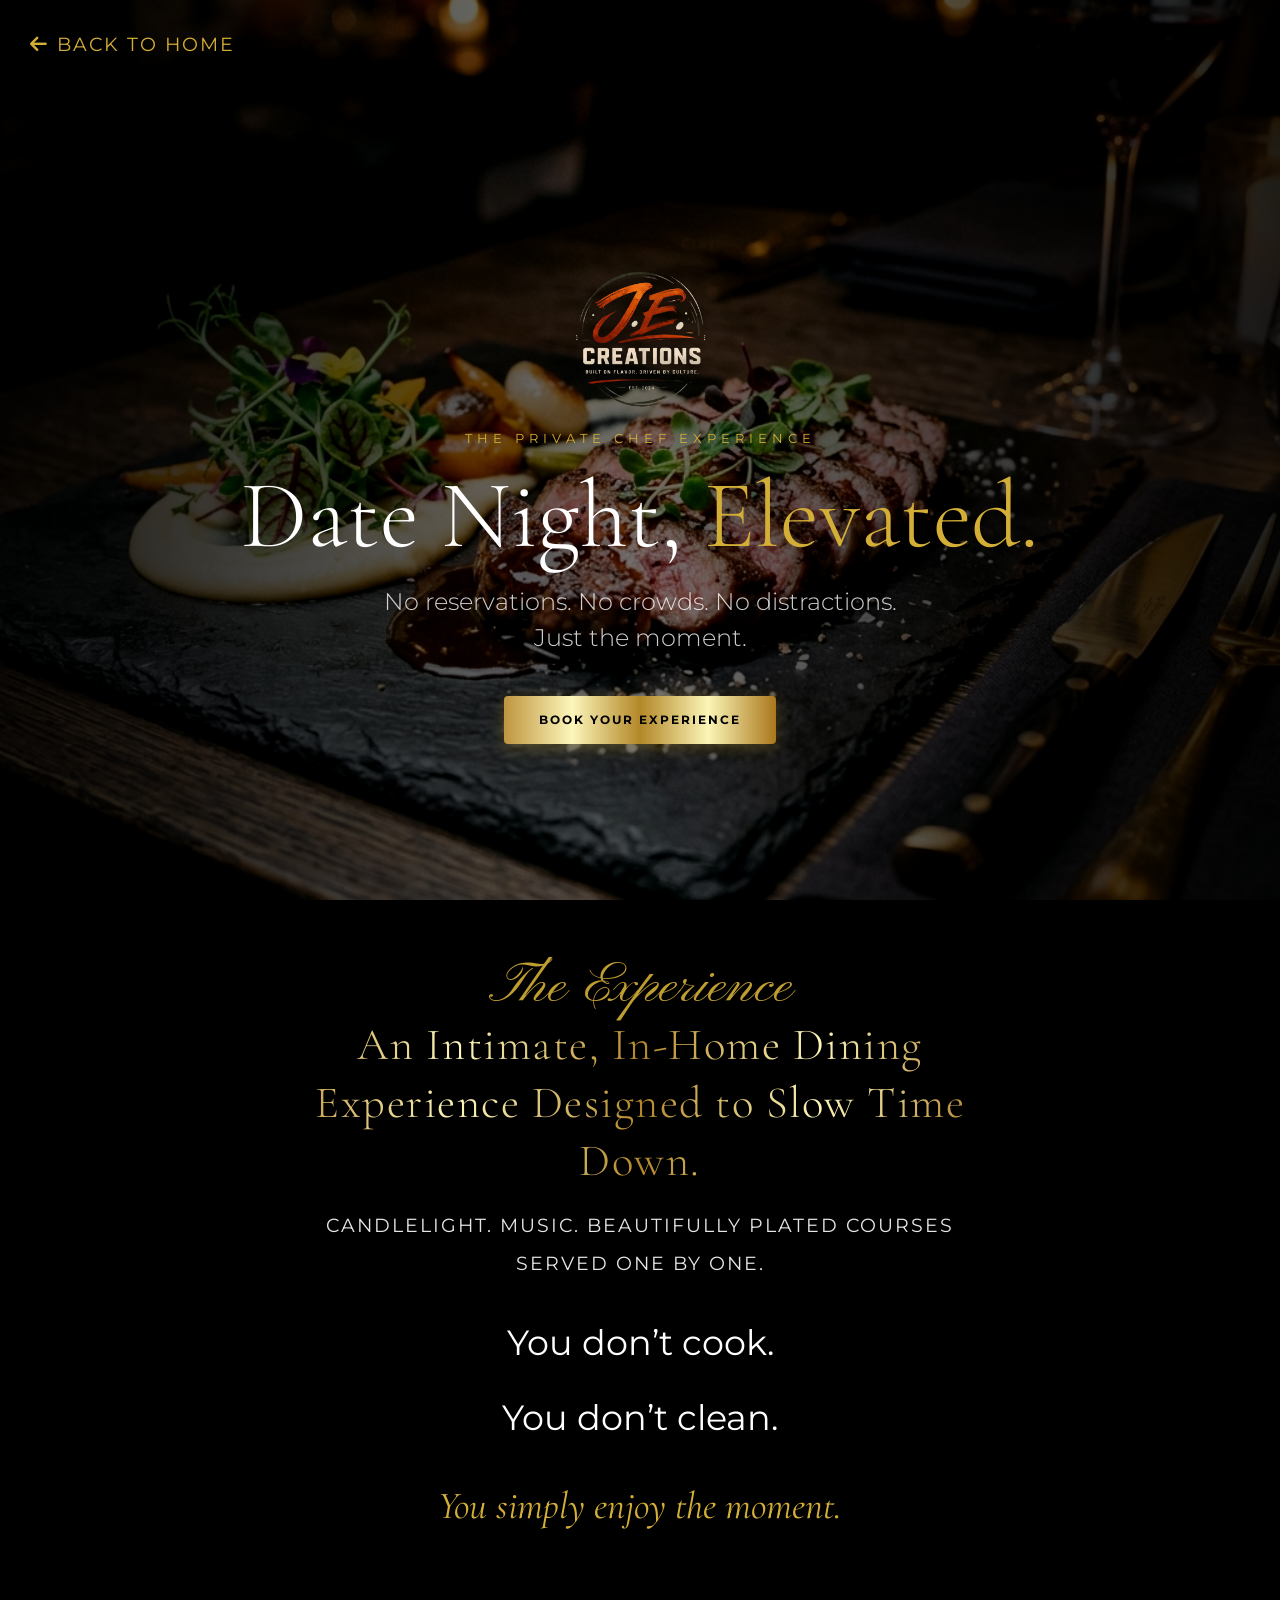
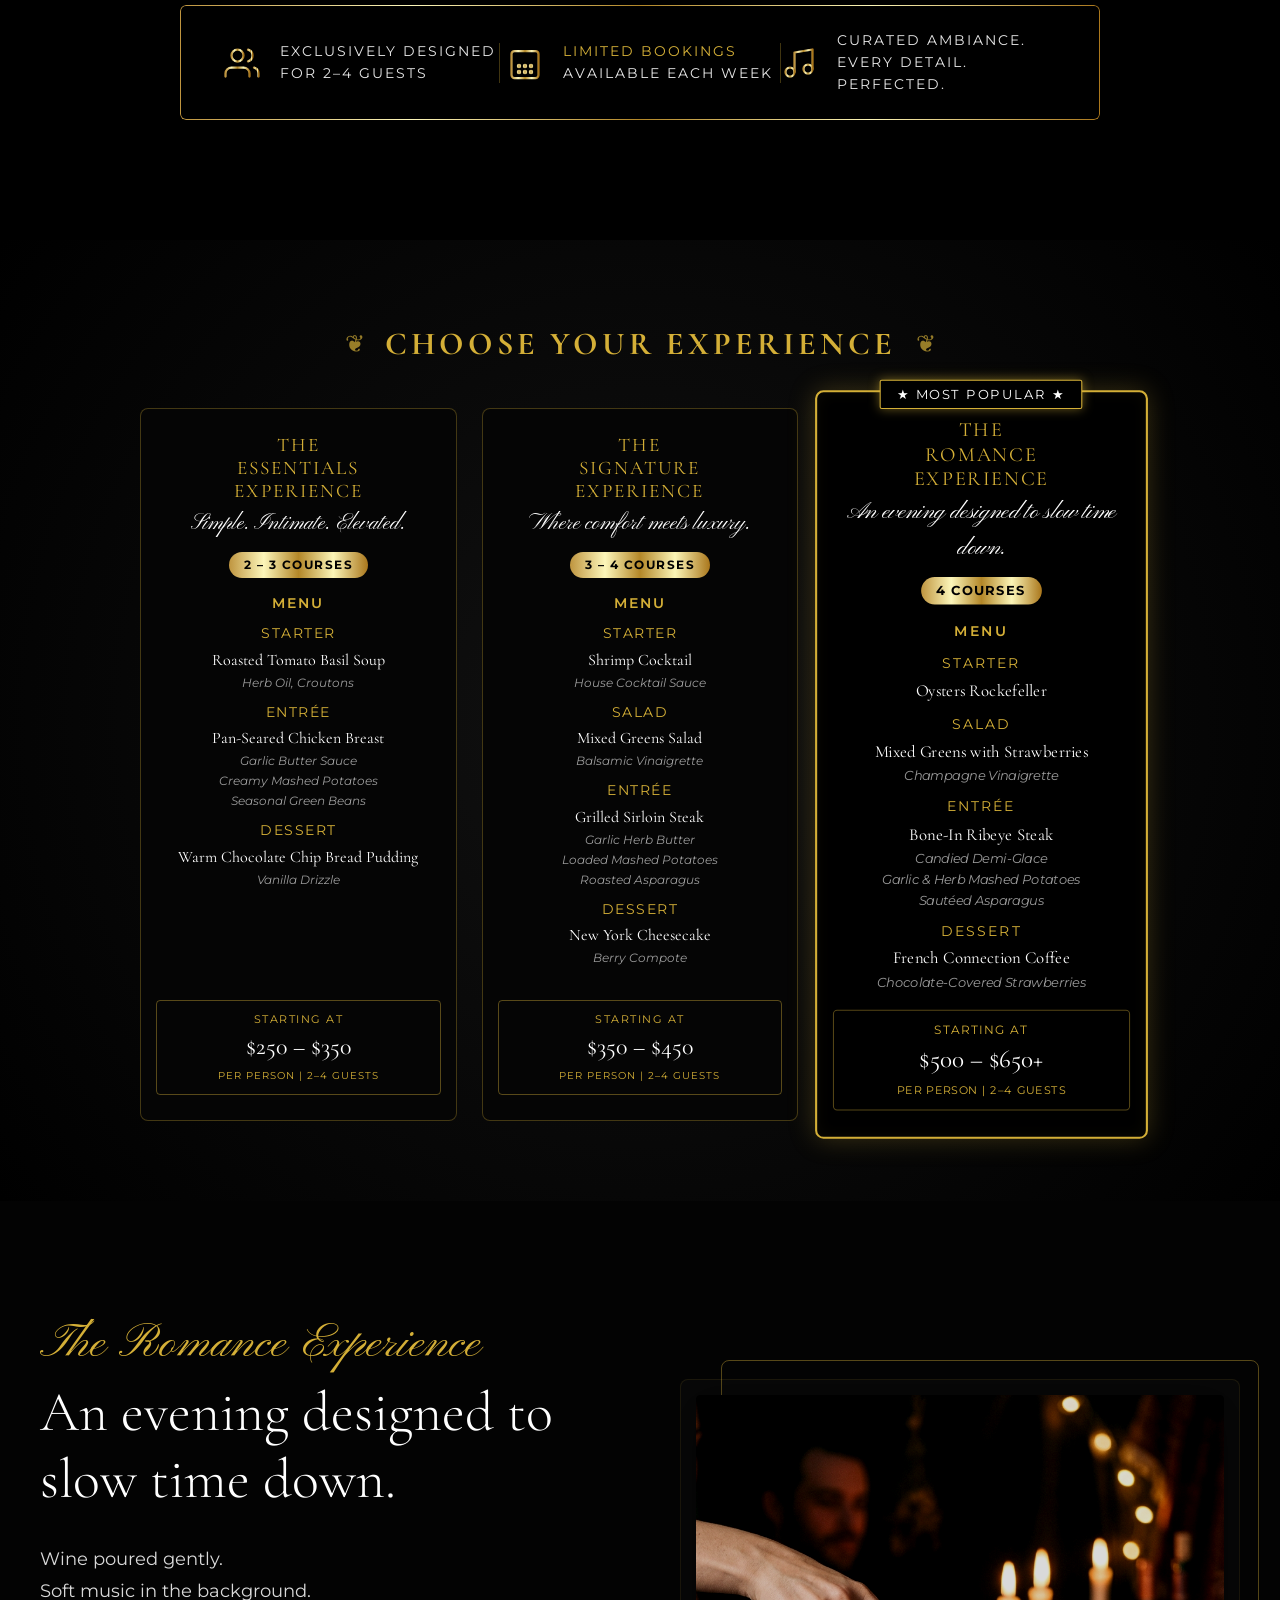
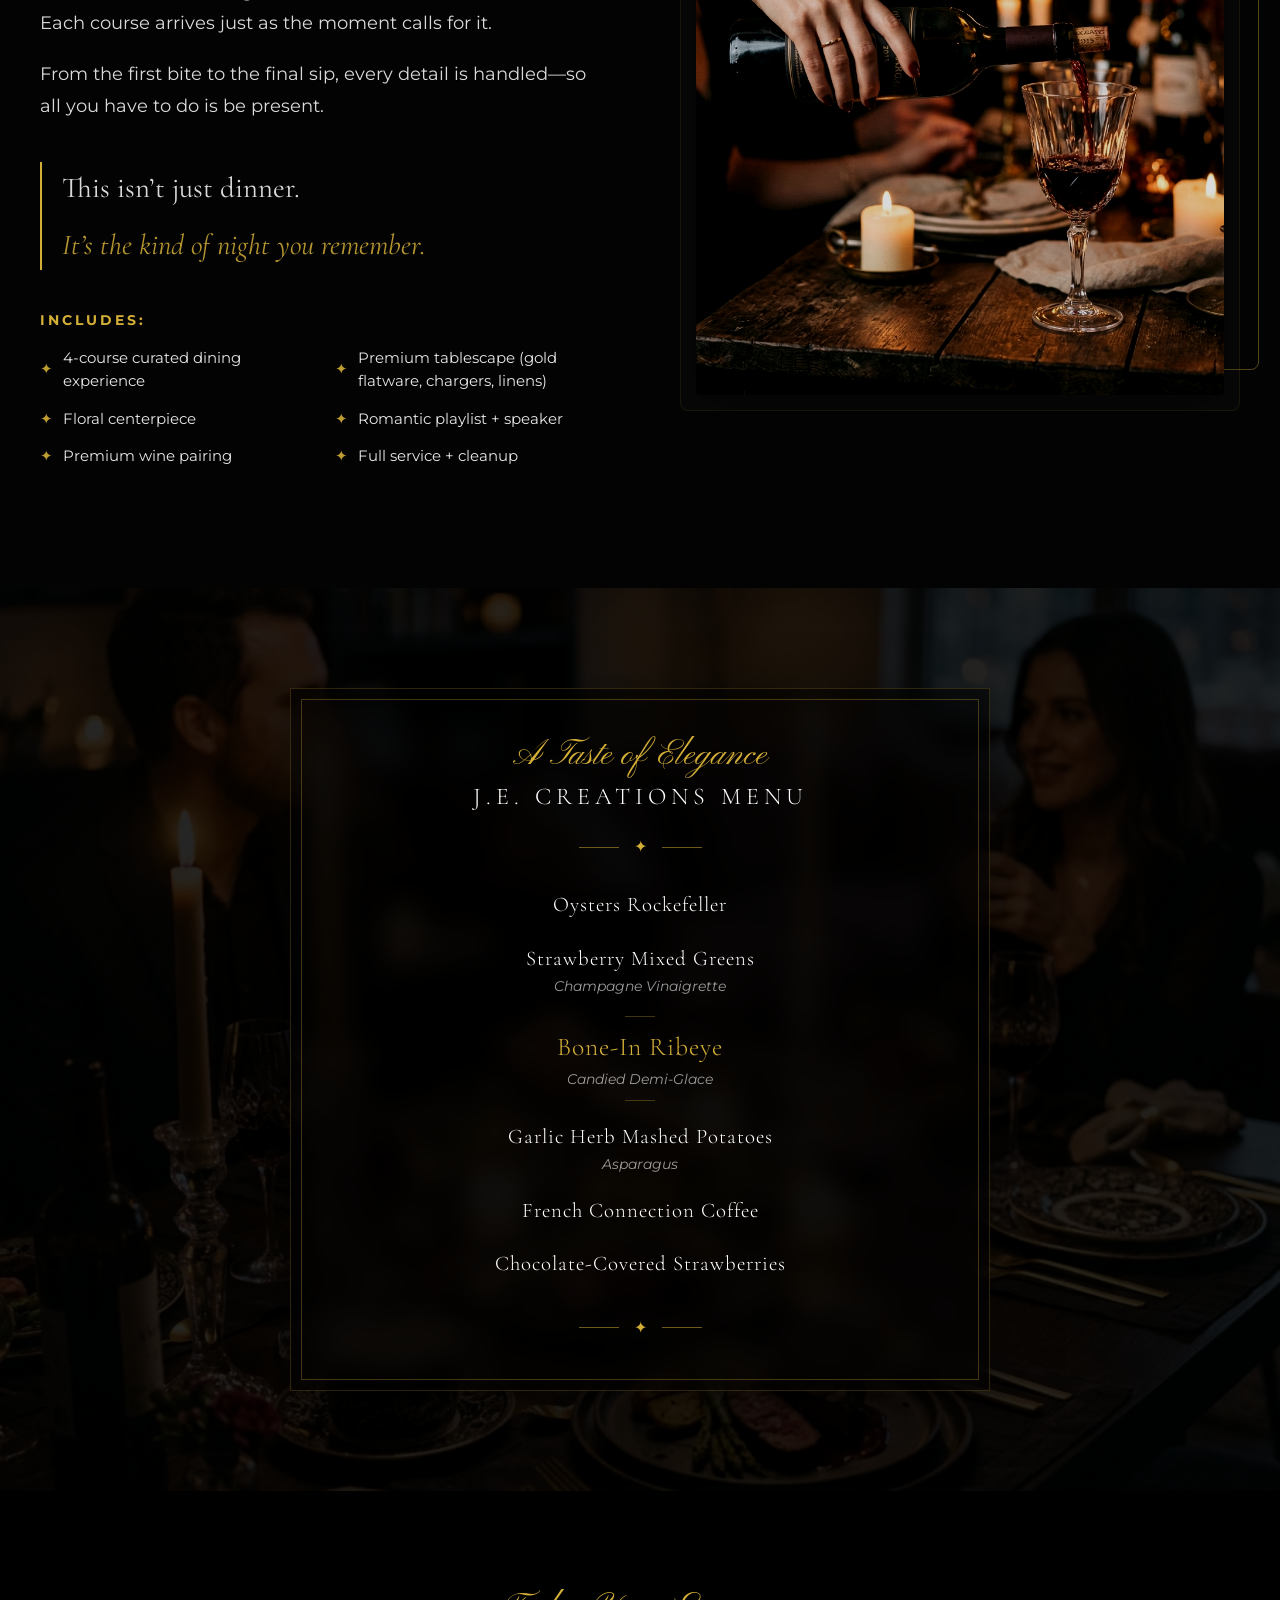
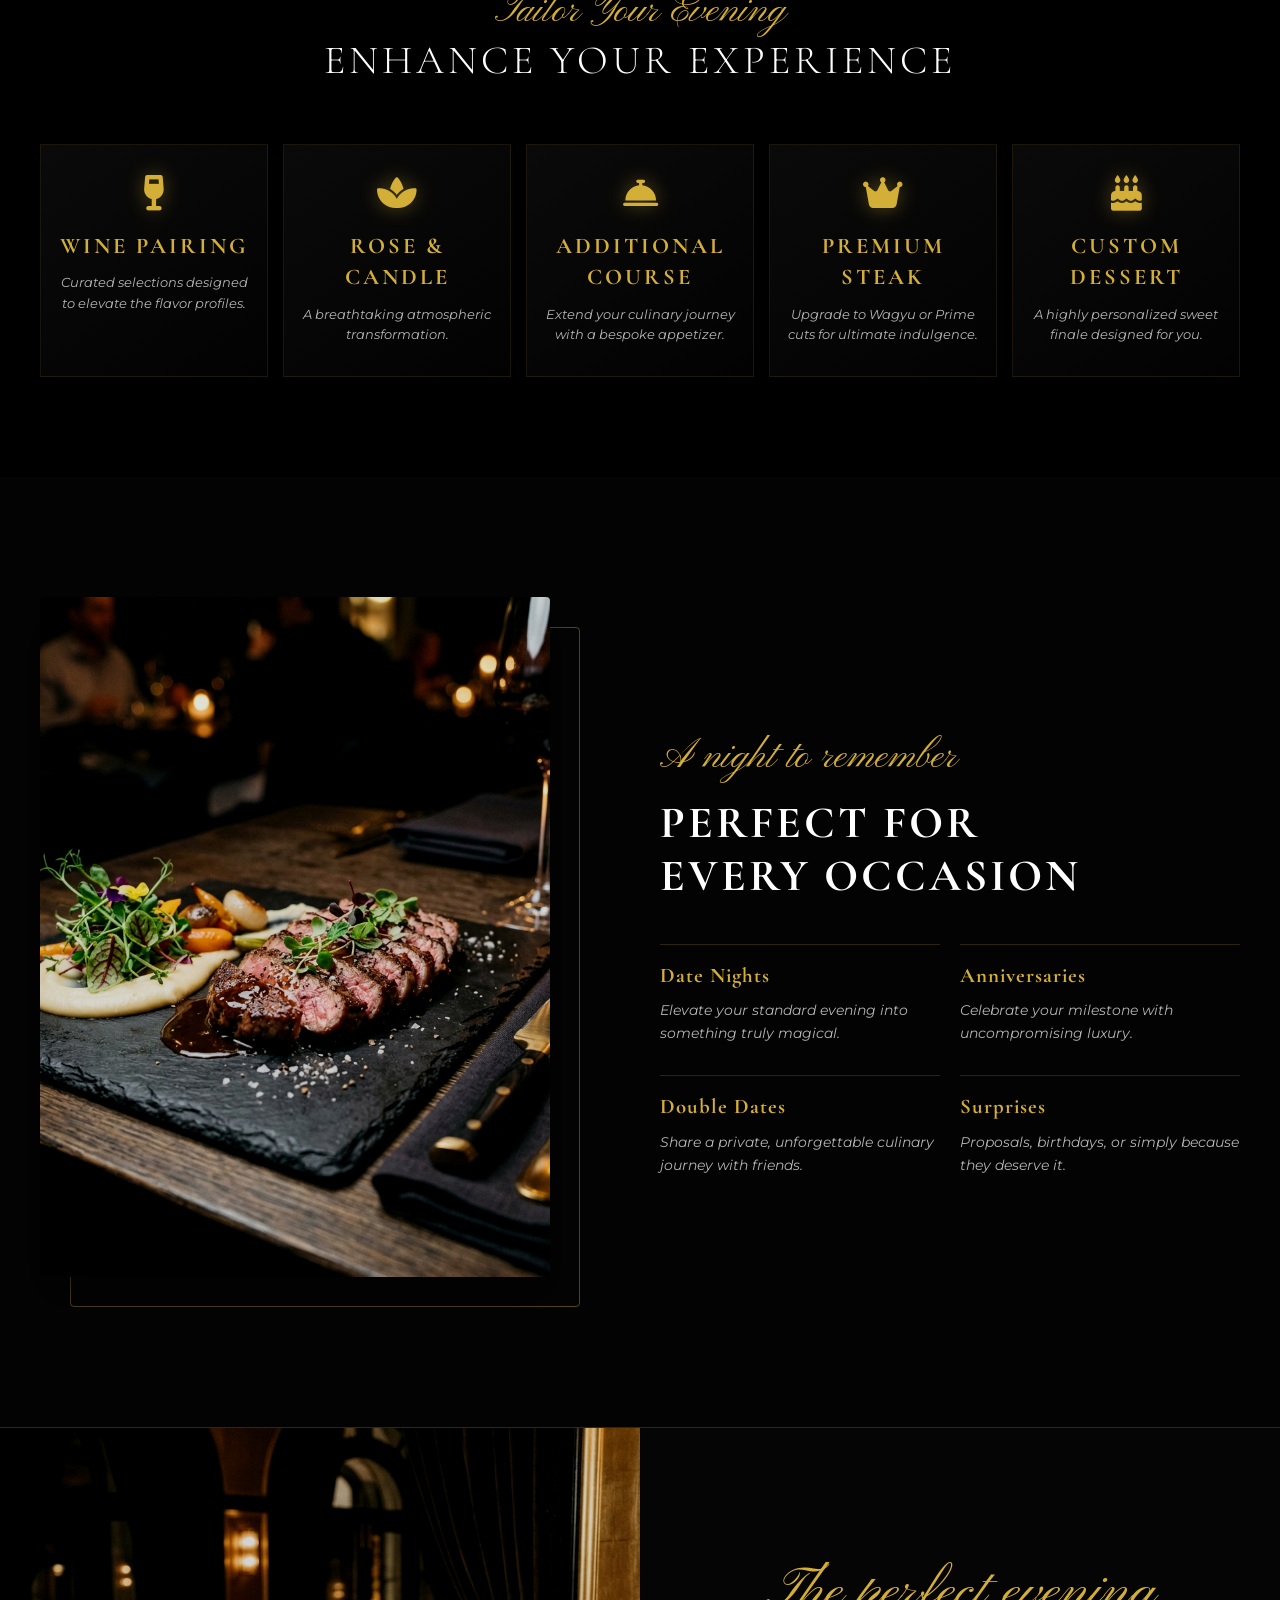
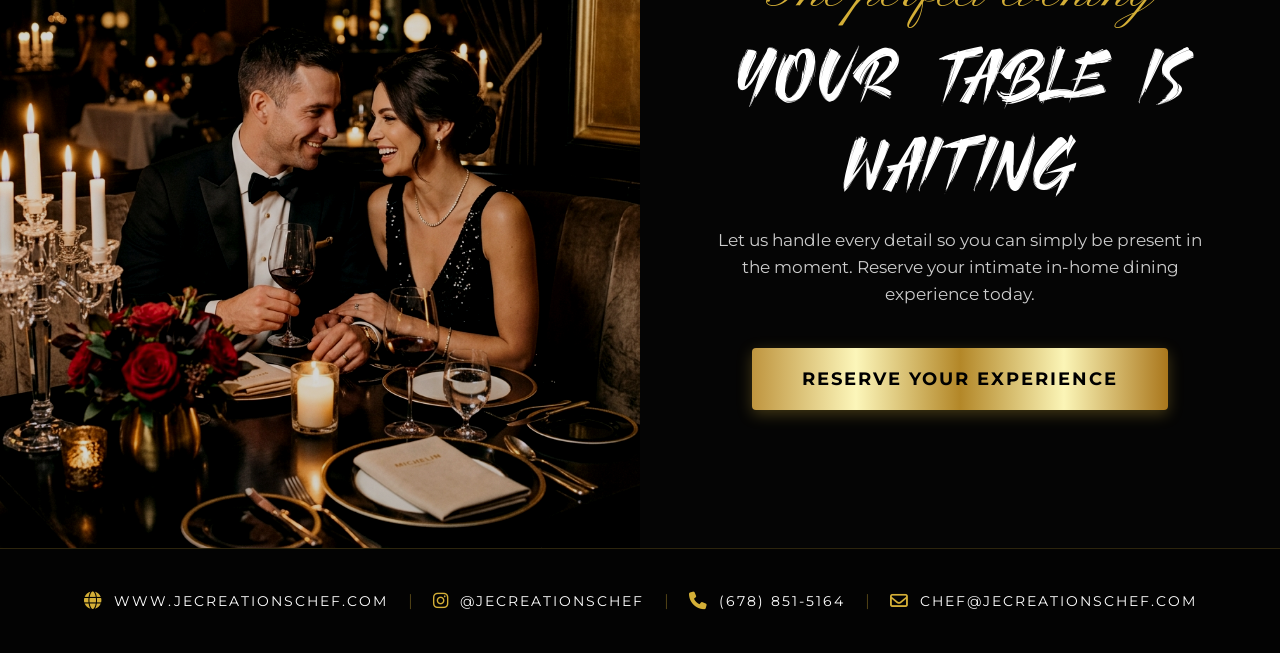
==== commit f512d970: "Add files via upload" ====
--- a/date-night.html
+++ b/date-night.html
@@ -26,6 +26,9 @@
 
     <!-- SECTION 1 — HERO -->
     <header class="date-night-hero">
+        <a href="index.html" class="back-to-home" style="position: absolute; top: 30px; left: 30px; color: var(--gold); z-index: 100; font-size: 1.2rem; text-decoration: none; display: flex; align-items: center; gap: 8px; font-family: var(--font-body); text-transform: uppercase; letter-spacing: 2px; transition: opacity 0.3s ease;">
+            <i class="fa-solid fa-arrow-left"></i> <span>Back to Home</span>
+        </a>
         <div class="hero-slider">
             <div class="slide slide-1" style="background-image: url('assets/hero_candlelit_dinner.png');"></div>
             <div class="slide slide-2" style="background-image: url('assets/hero_plated_steak.png');"></div>
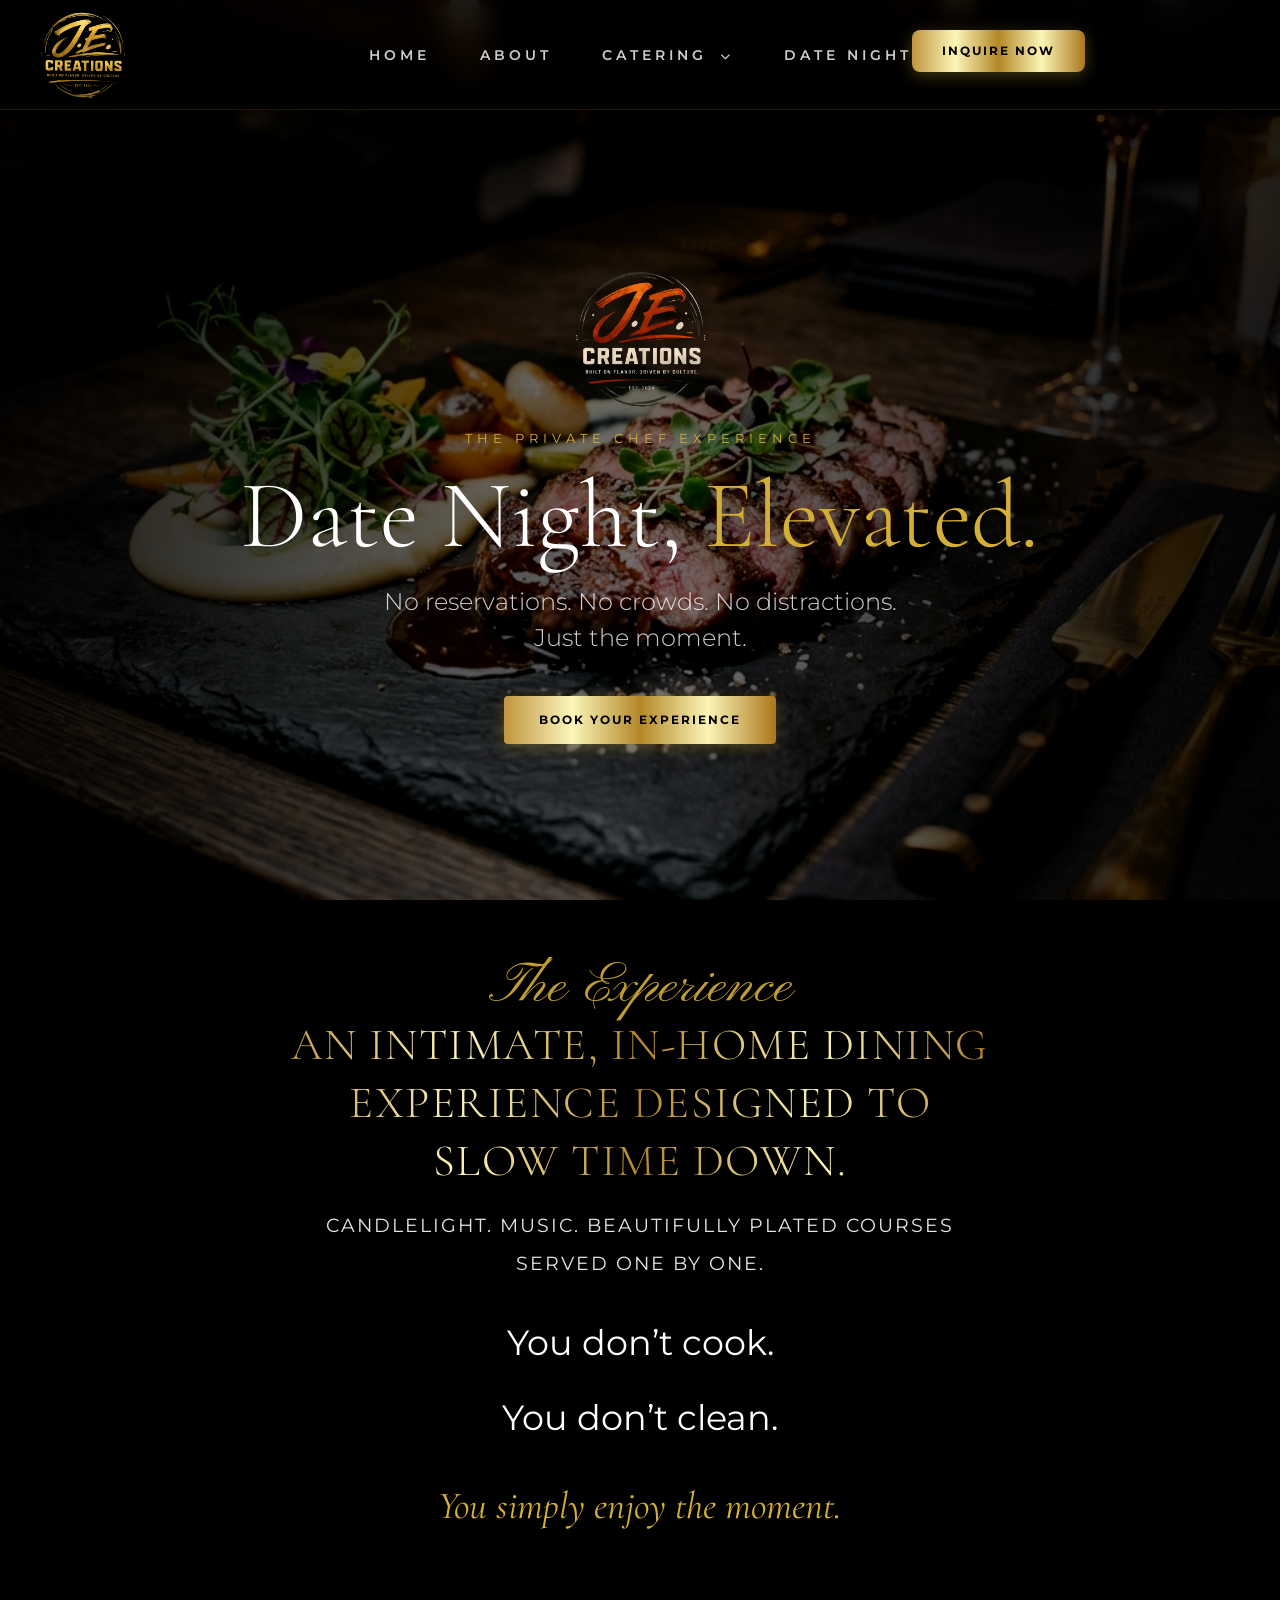
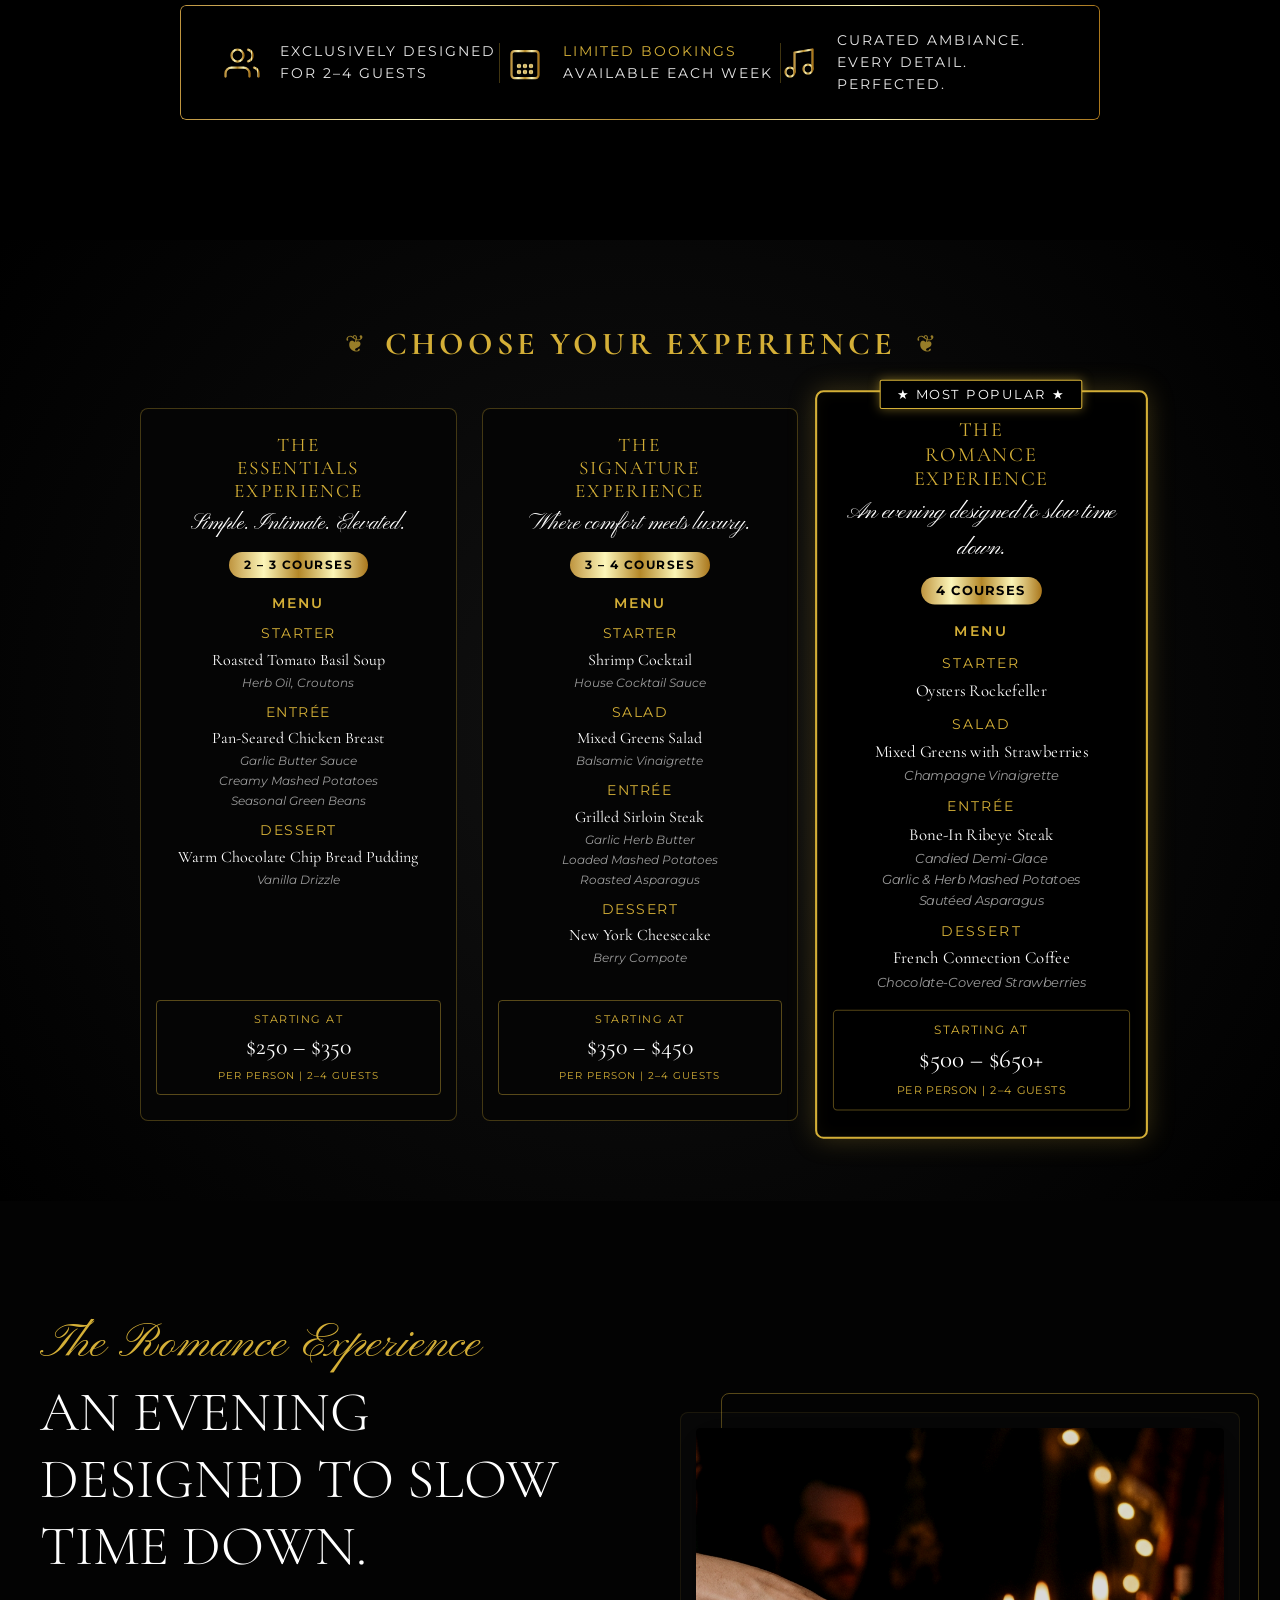
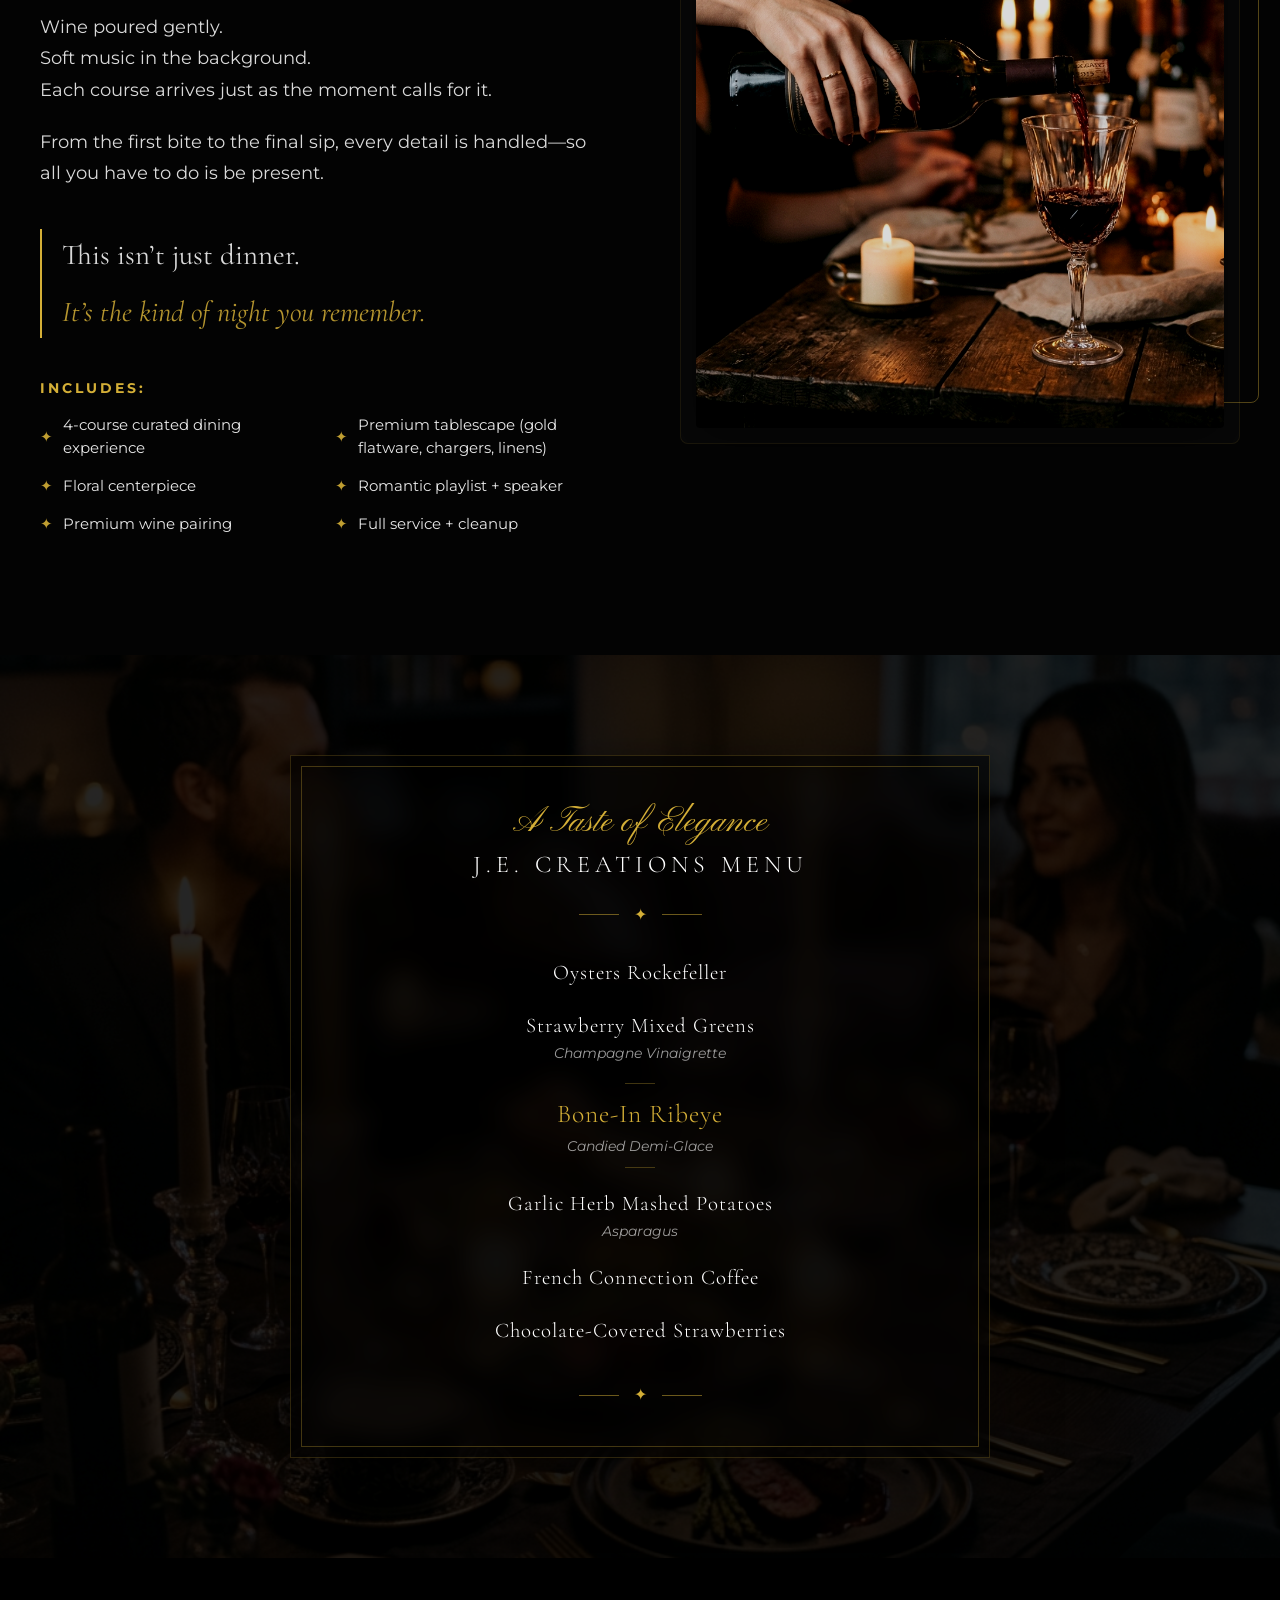
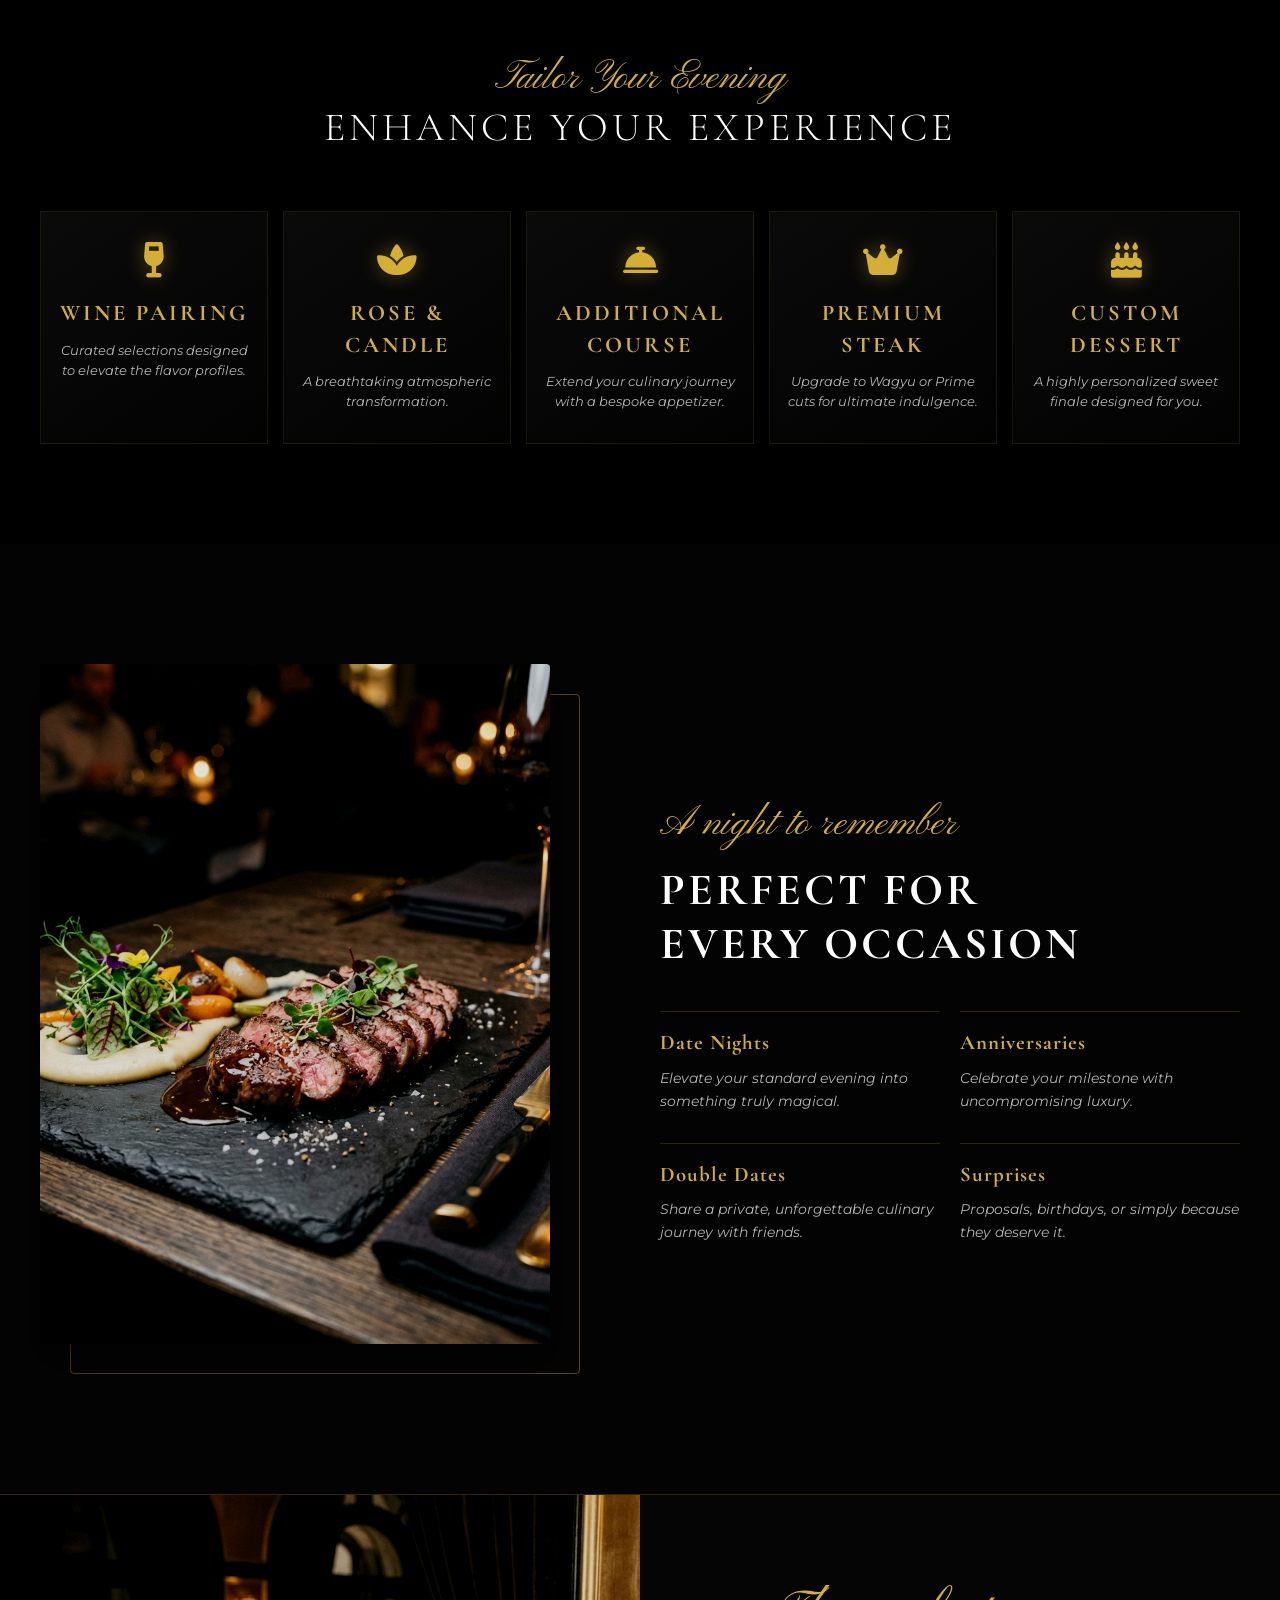
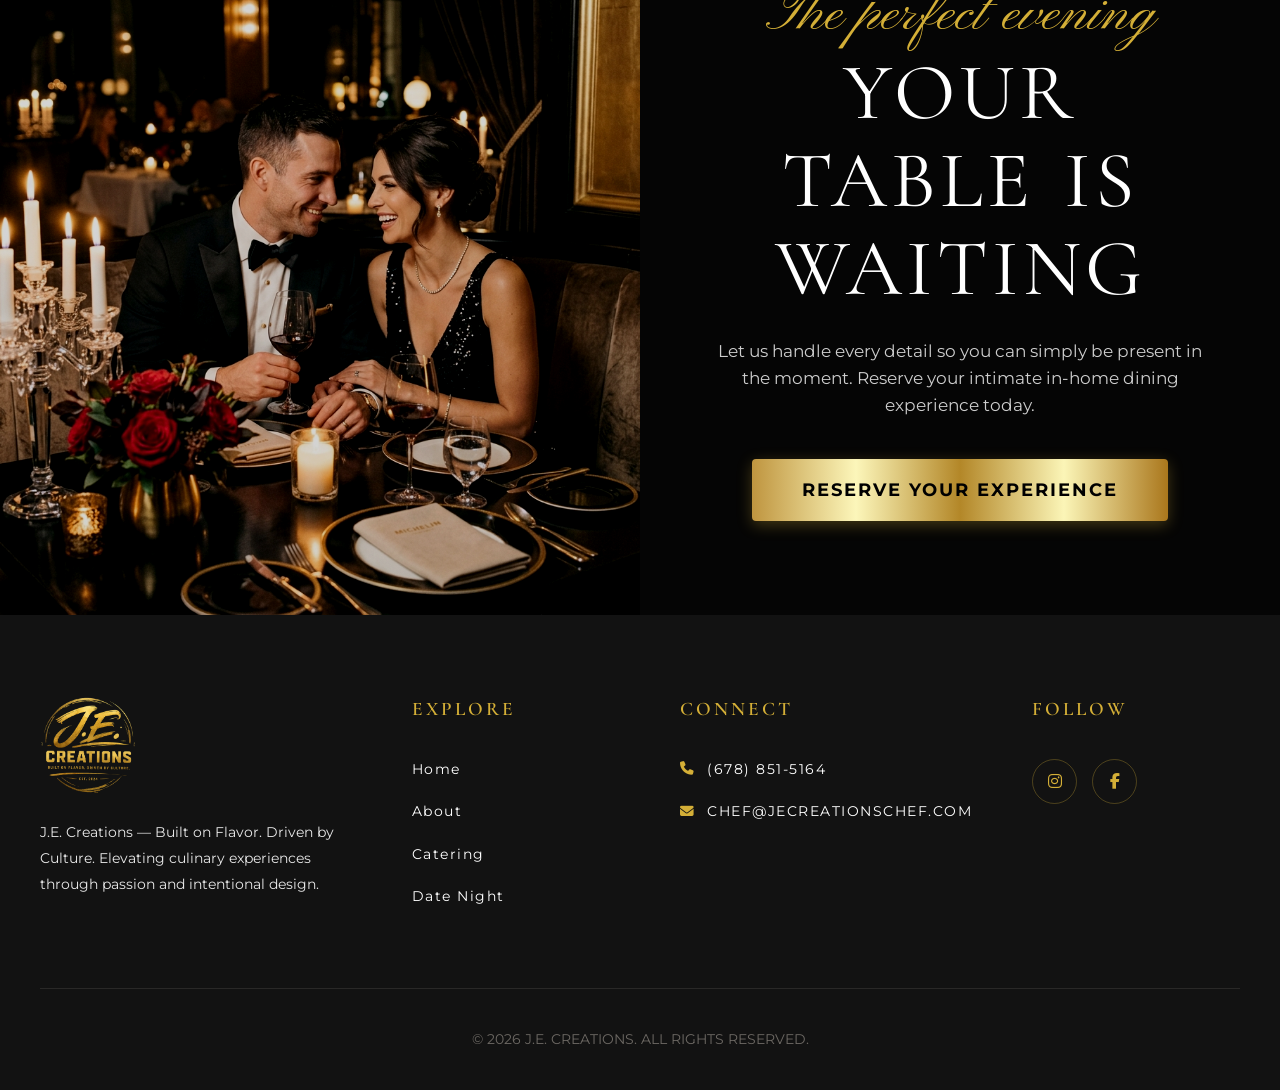
==== commit 7e6bdd63: "Add files via upload" ====
--- a/date-night.html
+++ b/date-night.html
@@ -22,13 +22,51 @@
 
 <body class="luxury-theme">
 
-
+    <!-- Navigation -->
+    <nav class="nav">
+        <div class="container nav-inner">
+
+
+            <a href="index.html" class="logo">
+                <img src="assets/gold-J-E.webp" alt="J.E. Creations Logo">
+            </a>
+
+            <ul class="nav-links" id="nav-menu">
+                <li><a href="index.html">Home</a></li>
+                <li><a href="index.html#about">About</a></li>
+                <li class="nav-dropdown">
+                    <a href="catering-menu.html" class="dropdown-toggle">Catering <i
+                            class="fa-solid fa-chevron-down"></i></a>
+                    <ul class="dropdown-menu">
+                        <li><a href="catering-menu.html#gathering-board">The Gathering Board</a></li>
+                        <li><a href="catering-menu.html#tuscan-table">Tuscan Table Experience</a></li>
+                        <li><a href="catering-menu.html#comfort-table">The Comfort Table</a></li>
+                        <li><a href="catering-menu.html#cantina-experience">The Cantina Experience</a></li>
+                        <li><a href="catering-menu.html#umami-table">The Umami Table</a></li>
+                        <li><a href="catering-menu.html#harvest-table">Harvest Table</a></li>
+                        <li><a href="catering-menu.html#loaded-table">The Loaded Table</a></li>
+                    </ul>
+                </li>
+                <li><a href="date-night.html" class="gold-text">Date Night</a></li>
+                <li class="nav-btn-mobile"><a href="#booking" class="btn nav-btn">Inquire Now</a></li>
+            </ul>
+
+            <div class="nav-right-wrap">
+                <div class="nav-btn-wrap hide-mobile luxury-gap">
+                    <a href="#booking" class="btn nav-btn">Inquire Now</a>
+                </div>
+                <!-- Premium Hamburger Toggle -->
+                <div class="nav-toggle" id="mobile-toggle">
+                    <div class="bar"></div>
+                    <div class="bar"></div>
+                    <div class="bar"></div>
+                </div>
+            </div>
+        </div>
+    </nav>
 
     <!-- SECTION 1 — HERO -->
     <header class="date-night-hero">
-        <a href="index.html" class="back-to-home" style="position: absolute; top: 30px; left: 30px; color: var(--gold); z-index: 100; font-size: 1.2rem; text-decoration: none; display: flex; align-items: center; gap: 8px; font-family: var(--font-body); text-transform: uppercase; letter-spacing: 2px; transition: opacity 0.3s ease;">
-            <i class="fa-solid fa-arrow-left"></i> <span>Back to Home</span>
-        </a>
         <div class="hero-slider">
             <div class="slide slide-1" style="background-image: url('assets/hero_candlelit_dinner.png');"></div>
             <div class="slide slide-2" style="background-image: url('assets/hero_plated_steak.png');"></div>
@@ -464,40 +502,122 @@
                         in-home
                         dining experience today.
                     </p>
-                    <a href="https://wa.me/16788515164" class="btn btn-gold large">Reserve Your Experience</a>
+                    <a href="https://wa.me/16788515164" target="_blank" rel="noopener noreferrer" class="btn btn-gold large">Reserve Your Experience</a>
                 </div>
             </div>
         </div>
     </section>
 
     <!-- Footer -->
-    <footer class="site-footer luxury-footer">
-        <div class="container">
-            <div class="footer-contact-strip">
-                <a href="https://www.jecreationschef.com" target="_blank" class="footer-contact-item">
-                    <i class="fa-solid fa-globe"></i>
-                    <span>WWW.JECREATIONSCHEF.COM</span>
-                </a>
-                <span class="footer-divider">|</span>
-                <a href="https://instagram.com/jecreationschef" target="_blank" class="footer-contact-item">
-                    <i class="fa-brands fa-instagram"></i>
-                    <span>@JECREATIONSCHEF</span>
-                </a>
-                <span class="footer-divider">|</span>
-                <a href="tel:6788515164" class="footer-contact-item">
-                    <i class="fa-solid fa-phone"></i>
-                    <span>(678) 851-5164</span>
-                </a>
-                <span class="footer-divider">|</span>
-                <a href="mailto:chef@jecreationschef.com" class="footer-contact-item">
-                    <i class="fa-regular fa-envelope"></i>
-                    <span>CHEF@JECREATIONSCHEF.COM</span>
-                </a>
+    <footer class="site-footer">
+        <div class="container footer-content">
+            <div class="footer-grid">
+                <div class="footer-brand">
+                    <img src="assets/gold-J-E.webp" alt="J.E. Creations" class="footer-logo">
+                    <p class="footer-desc">J.E. Creations — Built on Flavor. Driven by Culture. Elevating culinary
+                        experiences through passion and intentional design.</p>
+                </div>
+
+                <div class="footer-group">
+                    <h4 class="footer-title">Explore</h4>
+                    <ul class="footer-links-list">
+                        <li><a href="index.html">Home</a></li>
+                        <li><a href="index.html#about">About</a></li>
+                        <li><a href="catering-menu.html">Catering</a></li>
+                        <li><a href="date-night.html">Date Night</a></li>
+                    </ul>
+                </div>
+
+                <div class="footer-group">
+                    <h4 class="footer-title">Connect</h4>
+                    <ul class="footer-contact">
+                        <li><i class="fa-solid fa-phone" style="color: var(--gold);"></i> <a href="tel:6788515164">(678)
+                                851-5164</a></li>
+                        <li><i class="fa-solid fa-envelope" style="color: var(--gold);"></i> <a
+                                href="mailto:CHEF@JECREATIONSCHEF.COM">CHEF@JECREATIONSCHEF.COM</a></li>
+                    </ul>
+                </div>
+
+                <div class="footer-group">
+                    <h4 class="footer-title">Follow</h4>
+                    <div class="footer-socials">
+                        <a href="https://www.instagram.com/jecreationschef/" class="social-icon" aria-label="Instagram">
+                            <i class="fa-brands fa-instagram"></i>
+                        </a>
+                        <a href="#" class="social-icon" aria-label="Facebook">
+                            <i class="fa-brands fa-facebook-f"></i>
+                        </a>
+                    </div>
+                </div>
+            </div>
+
+            <div class="footer-bottom">
+                <p>© 2026 J.E. CREATIONS. ALL RIGHTS RESERVED.</p>
             </div>
         </div>
     </footer>
 
     <script src="main.js"></script>
+    <script>
+        // INITIALIZATION
+        document.addEventListener('DOMContentLoaded', () => {
+            // MOBILE MENU TOGGLE
+            const mobileToggle = document.getElementById('mobile-toggle');
+            const navMenu = document.getElementById('nav-menu');
+
+            if (mobileToggle) {
+                mobileToggle.addEventListener('click', () => {
+                    mobileToggle.classList.toggle('active');
+                    navMenu.classList.toggle('active');
+                    document.body.classList.toggle('no-scroll');
+                });
+            }
+
+            // MOBILE DROPDOWN TOGGLE
+            const dropdownToggles = document.querySelectorAll('.dropdown-toggle');
+            
+            dropdownToggles.forEach(toggle => {
+                toggle.addEventListener('click', (e) => {
+                    if (window.innerWidth <= 1100) {
+                        e.preventDefault();
+                        const parent = toggle.closest('.nav-dropdown');
+                        parent.classList.toggle('active');
+                    }
+                });
+            });
+
+            // Close menu when clicking a link
+            document.querySelectorAll('.nav-links a:not(.dropdown-toggle)').forEach(link => {
+                link.addEventListener('click', () => {
+                    if (mobileToggle) mobileToggle.classList.remove('active');
+                    if (navMenu) navMenu.classList.remove('active');
+                    document.body.classList.remove('no-scroll');
+                });
+            });
+
+            // HEADER SCROLL EFFECT
+            const nav = document.querySelector('.nav');
+            window.addEventListener('scroll', () => {
+                if (window.scrollY > 50) {
+                    nav.classList.add('scrolled');
+                } else {
+                    nav.classList.remove('scrolled');
+                }
+            });
+            
+            // Scroll Reveal Logic
+            const revealElements = document.querySelectorAll('.reveal');
+            const revealObserver = new IntersectionObserver((entries) => {
+                entries.forEach(entry => {
+                    if (entry.isIntersecting) {
+                        entry.target.classList.add('active');
+                    }
+                });
+            }, { threshold: 0.1 });
+
+            revealElements.forEach(el => revealObserver.observe(el));
+        });
+    </script>
 </body>
 
 </html>
--- a/style.css
+++ b/style.css
@@ -11,6 +11,7 @@
   --burnt-orange: #C4511F;
   --warm-cream: #F3DEC7;
   --muted-olive: #5A6B4D;
+  --gold: #D4AF37; /* Added brand gold */
 
   /* Typography - Elite Restaurant Feel */
   --font-heading: 'Cormorant Garamond', serif;
@@ -20,6 +21,11 @@
   --section-padding: 150px 0;
   --container-width: 1300px;
   --transition-smooth: 1.2s cubic-bezier(0.165, 0.84, 0.44, 1);
+}
+
+html, body {
+  overflow-x: hidden;
+  width: 100%;
 }
 
 * {
@@ -143,6 +149,68 @@
   position: absolute;
   left: 50%;
   transform: translateX(-50%);
+}
+
+/* --- LUXURY NAV DROPDOWN --- */
+.nav-dropdown {
+  position: relative;
+}
+
+.dropdown-toggle i {
+  font-size: 10px;
+  margin-left: 5px;
+  transition: transform 0.3s ease;
+}
+
+.dropdown-menu {
+  position: absolute;
+  top: 100%;
+  left: 50%;
+  transform: translateX(-50%) translateY(10px);
+  background: rgba(0, 0, 0, 0.95);
+  border: 1px solid rgba(212, 175, 55, 0.3);
+  backdrop-filter: blur(15px);
+  min-width: 200px;
+  padding: 15px 0;
+  list-style: none;
+  opacity: 0;
+  visibility: hidden;
+  transition: all 0.4s cubic-bezier(0.165, 0.84, 0.44, 1);
+  z-index: 1000;
+  border-radius: 4px;
+  box-shadow: 0 20px 40px rgba(0, 0, 0, 0.5);
+}
+
+.dropdown-menu li {
+  width: 100%;
+  border: none !important; /* Reset for desktop */
+}
+
+.dropdown-menu li a {
+  display: block;
+  padding: 12px 25px;
+  color: #fff !important;
+  font-size: 0.8rem !important;
+  letter-spacing: 2px !important;
+  text-transform: capitalize !important;
+  transition: all 0.3s ease;
+  white-space: nowrap;
+}
+
+.dropdown-menu li a:hover {
+  background: rgba(212, 175, 55, 0.1);
+  color: var(--gold) !important;
+  padding-left: 30px;
+}
+
+.nav-dropdown:hover .dropdown-menu {
+  opacity: 1;
+  visibility: visible;
+  transform: translateX(-50%) translateY(0);
+}
+
+.nav-dropdown:hover .dropdown-toggle i {
+  transform: rotate(180deg);
 }
 
 .nav-links a {
@@ -180,14 +248,96 @@
 
 .btn:hover {
   color: var(--charcoal-black);
-  border-color: var(--warm-cream);
-  transform: translateY(-3px);
-  background: var(--warm-cream);
-  box-shadow: 0 10px 25px rgba(196, 81, 31, 0.4);
-}
-
+  transform: translateY(-5px);
+  box-shadow: 0 15px 30px rgba(196, 81, 31, 0.3);
+}
+
+/* --- Premium Nav Button (Inquire Now) --- */
 .nav-btn {
-  /* Inherits from .btn */
+  background: linear-gradient(to right, #BF953F, #FCF6BA, #B38728, #FBF5B7, #AA771C) !important;
+  color: #000 !important;
+  border: none !important;
+  font-weight: 700 !important;
+  padding: 12px 30px !important;
+  border-radius: 8px !important; /* Premium Rectangular look */
+  box-shadow: 0 4px 15px rgba(212, 175, 55, 0.3) !important;
+  position: relative;
+  overflow: hidden;
+  display: inline-block;
+  transition: all 0.4s cubic-bezier(0.165, 0.84, 0.44, 1) !important;
+  font-family: var(--font-body);
+  letter-spacing: 2px !important;
+  text-transform: uppercase;
+  font-size: 0.75rem !important;
+}
+
+.nav-btn::before {
+  content: "";
+  position: absolute;
+  top: 0;
+  left: -100%;
+  width: 100%;
+  height: 100%;
+  background: linear-gradient(
+    120deg,
+    transparent,
+    rgba(255, 255, 255, 0.5),
+    transparent
+  );
+  animation: shine 5s infinite;
+}
+
+@keyframes shine {
+  0% { left: -100%; }
+  20% { left: 100%; }
+  100% { left: 100%; }
+}
+
+.nav-btn:hover {
+  transform: translateY(-3px) !important;
+  box-shadow: 0 8px 25px rgba(212, 175, 55, 0.5) !important;
+  filter: brightness(1.1);
+}
+
+/* --- Orange Nav Button (Home Page) --- */
+.nav-btn-orange {
+  background: var(--burnt-orange) !important;
+  color: var(--warm-cream) !important;
+  border: none !important;
+  font-weight: 700 !important;
+  padding: 12px 30px !important;
+  border-radius: 8px !important;
+  box-shadow: 0 4px 15px rgba(196, 81, 31, 0.3) !important;
+  position: relative;
+  overflow: hidden;
+  display: inline-block;
+  transition: all 0.4s cubic-bezier(0.165, 0.84, 0.44, 1) !important;
+  font-family: var(--font-body);
+  letter-spacing: 2px !important;
+  text-transform: uppercase;
+  font-size: 0.75rem !important;
+}
+
+.nav-btn-orange::before {
+  content: "";
+  position: absolute;
+  top: 0;
+  left: -100%;
+  width: 100%;
+  height: 100%;
+  background: linear-gradient(
+    120deg,
+    transparent,
+    rgba(255, 255, 255, 0.3),
+    transparent
+  );
+  animation: shine 5s infinite;
+}
+
+.nav-btn-orange:hover {
+  transform: translateY(-3px) !important;
+  box-shadow: 0 8px 25px rgba(196, 81, 31, 0.5) !important;
+  filter: brightness(1.1);
 }
 
 .btn-coming-soon {
@@ -204,33 +354,58 @@
 /* --- Nav Toggle (Hamburger) --- */
 .nav-toggle {
   display: none;
+  width: 48px;
+  height: 48px;
+  background-color: var(--gold) !important; /* Default Gold */
+  border-radius: 50%;
   flex-direction: column;
-  gap: 6px;
+  align-items: center;
+  justify-content: center;
+  gap: 5px;
   cursor: pointer;
   z-index: 2000;
-  /* Extremely high to stay above everything */
-  position: relative;
-  padding: 10px;
-}
-
-.nav-toggle span {
+  position: relative;
+  box-shadow: 0 4px 15px rgba(212, 175, 55, 0.3);
+  transition: all 0.4s cubic-bezier(0.165, 0.84, 0.44, 1);
+}
+
+.nav-toggle:hover {
+  transform: scale(1.1);
+  box-shadow: 0 8px 25px rgba(212, 175, 55, 0.5);
+}
+
+.nav-toggle .bar {
   display: block;
-  width: 28px;
+  width: 22px;
   height: 2px;
-  background-color: var(--warm-cream);
-  transition: 0.4s cubic-bezier(0.175, 0.885, 0.32, 1.275);
-}
-
-.nav-toggle.active span:nth-child(1) {
-  transform: translateY(8px) rotate(45deg);
-}
-
-.nav-toggle.active span:nth-child(2) {
+  background-color: #000 !important; /* Black Bars for Gold circle */
+  transition: all 0.4s cubic-bezier(0.175, 0.885, 0.32, 1.275);
+}
+
+/* --- Orange Nav Toggle (Home Page) --- */
+.nav-toggle-orange {
+  background-color: #C4511F !important;
+  box-shadow: 0 4px 15px rgba(196, 81, 31, 0.4) !important;
+}
+
+.nav-toggle-orange:hover {
+  box-shadow: 0 8px 25px rgba(196, 81, 31, 0.6) !important;
+}
+
+.nav-toggle-orange .bar {
+  background-color: #fff !important; /* White Bars for Orange circle */
+}
+
+.nav-toggle.active .bar:nth-child(1) {
+  transform: translateY(6px) rotate(45deg);
+}
+
+.nav-toggle.active .bar:nth-child(2) {
   opacity: 0;
 }
 
-.nav-toggle.active span:nth-child(3) {
-  transform: translateY(-8px) rotate(-45deg);
+.nav-toggle.active .bar:nth-child(3) {
+  transform: translateY(-6px) rotate(-45deg);
 }
 
 /* --- 1. Hero Section --- */
@@ -283,7 +458,7 @@
 
 .hero-brand {
   font-family: 'Cluisher Brush', sans-serif;
-  font-size: 11rem;
+  font-size: 9rem;
   font-weight: normal;
   letter-spacing: 2px;
   word-spacing: 0.5rem;
@@ -543,8 +718,8 @@
 }
 
 .offering-item h3 {
-  font-family: 'Cluisher Brush' !important;
-  font-size: 2.8rem;
+  font-family: 'Block Burst' !important;
+  font-size: 2.2rem;
   font-weight: normal !important;
   letter-spacing: 4px;
   word-spacing: 1.2rem;
@@ -603,8 +778,8 @@
 }
 
 .offering-item h3 {
-  font-family: 'Cluisher Brush' !important;
-  font-size: 2.2rem;
+  font-family: 'Block Burst' !important;
+  font-size: 2rem;
   color: var(--warm-cream);
   text-transform: uppercase;
   letter-spacing: 3px;
@@ -826,14 +1001,13 @@
   font-size: 3.5rem;
   line-height: 1;
   letter-spacing: 1px;
-  margin-bottom: -15px;
   /* Overlap the next line slightly */
   margin-left: 5px;
   text-transform: none;
 }
 
 .title-line-2 {
-  font-family: 'Cluisher Brush', sans-serif;
+  font-family: 'Block Burst' !important;
   font-size: 7.5rem;
   font-weight: 600;
   color: var(--warm-cream);
@@ -1245,7 +1419,7 @@
 /* --- Site Footer --- */
 .site-footer {
   position: relative;
-  padding: 100px 0 40px;
+  padding: 80px 0 40px;
   background-color: var(--charcoal-black);
   overflow: hidden;
 }
@@ -1295,19 +1469,22 @@
 }
 
 .footer-desc {
-  font-size: 0.95rem;
-  color: rgba(242, 232, 220, 0.6);
-  line-height: 1.6;
-  max-width: 300px;
+  font-size: 0.9rem;
+  color: #fff; /* Crisp white text */
+  line-height: 1.8;
+  max-width: 350px;
+  opacity: 0.9;
+  font-family: var(--font-body);
 }
 
 .footer-title {
   font-family: var(--font-heading);
-  font-size: 1.4rem;
-  color: var(--warm-cream);
-  margin-bottom: 30px;
+  font-size: 1.2rem;
+  color: var(--gold); /* Gold Titles */
+  margin-bottom: 35px;
   text-transform: uppercase;
-  letter-spacing: 1px;
+  letter-spacing: 3px;
+  font-weight: 600;
 }
 
 .footer-links,
@@ -1318,11 +1495,31 @@
 }
 
 .footer-links li,
+.footer-links-list li,
 .footer-contact li {
-  margin-bottom: 12px;
-  font-size: 0.95rem;
-  color: var(--warm-cream);
-  opacity: 0.7;
+  margin-bottom: 22px; /* Increased gap */
+  font-size: 0.85rem;
+  color: #fff;
+  display: flex;
+  align-items: center;
+  gap: 12px;
+  font-family: var(--font-body);
+  letter-spacing: 1.5px; /* Refined spacing */
+}
+
+.footer-links a,
+.footer-links-list a,
+.footer-contact a {
+  color: #fff;
+  text-decoration: none;
+  transition: all 0.3s ease;
+}
+
+.footer-links a:hover,
+.footer-links-list a:hover,
+.footer-contact a:hover {
+  color: var(--gold);
+  padding-left: 5px; /* Subtle hover effect */
 }
 
 .footer-links a:hover {
@@ -1339,21 +1536,19 @@
 .social-icon {
   width: 45px;
   height: 45px;
-  border: 1px solid rgba(196, 81, 31, 0.3);
-  /* Burnt orange border */
+  border: 1px solid rgba(212, 175, 55, 0.3); /* Gold border */
   border-radius: 50%;
   display: flex;
   align-items: center;
   justify-content: center;
-  color: var(--burnt-orange);
-  /* Theme color */
+  color: var(--gold); /* Gold color */
   transition: 0.4s cubic-bezier(0.165, 0.84, 0.44, 1);
 }
 
 .social-icon:hover {
-  background: var(--burnt-orange);
-  color: var(--warm-cream);
-  border-color: var(--burnt-orange);
+  background: var(--gold);
+  color: #000;
+  border-color: var(--gold);
   transform: translateY(-5px);
 }
 
@@ -1403,6 +1598,11 @@
   }
 }
 
+/* Hide mobile-specific elements on desktop */
+.nav-btn-mobile {
+  display: none;
+}
+
 @media (max-width: 1100px) {
 
   /* Switch to mobile menu earlier to prevent squashing */
@@ -1411,40 +1611,155 @@
   }
 
   .nav-links {
-    position: fixed;
-    top: 0;
-    right: -100%;
-    left: auto;
-    transform: none;
-    width: 100%;
-    height: 100vh;
-    background-color: var(--charcoal-black);
-    display: flex;
-    flex-direction: column;
-    align-items: center;
-    justify-content: center;
-    gap: 40px;
-    transition: 0.6s cubic-bezier(0.77, 0, 0.175, 1);
-    z-index: 1000;
-    padding: 100px 0;
+    position: fixed !important;
+    top: 0 !important;
+    right: -100% !important; /* Side bar starts off-screen right */
+    left: auto !important;
+    transform: none !important;
+    width: 320px !important;
+    height: 100vh !important;
+    background-color: #080808 !important;
+    display: block !important;
+    transition: right 0.6s cubic-bezier(0.77, 0, 0.175, 1) !important;
+    z-index: 1000 !important;
+    padding: 100px 30px 40px !important; /* Reduced padding */
     opacity: 0;
     visibility: hidden;
+    box-shadow: -15px 0 50px rgba(0, 0, 0, 0.9);
+    border-left: 1px solid rgba(212, 175, 55, 0.3);
+    overflow-y: auto;
+    overflow-x: hidden;
+    text-align: left;
+  }
+
+  .nav-links::before {
+    content: "J.E. CREATIONS";
+    position: absolute;
+    top: 40px;
+    left: 40px;
+    font-family: var(--font-heading);
+    color: var(--gold);
+    font-size: 1.2rem;
+    letter-spacing: 4px;
+    border-bottom: 1px solid rgba(212, 175, 55, 0.2);
+    padding-bottom: 10px;
+    width: calc(100% - 80px);
   }
 
   .nav-links.active {
-    right: 0;
-    opacity: 1;
-    visibility: visible;
-  }
-
-  .nav-btn {
-    display: none;
+    right: 0 !important; /* Slide in from right */
+    opacity: 1 !important;
+    visibility: visible !important;
+  }
+
+  .nav-links li {
+    width: 100%;
+    border-bottom: 1px solid rgba(255, 255, 255, 0.05);
+    margin: 0 !important;
+    padding: 0 !important;
+    transform: none !important;
+    text-align: left;
+  }
+
+  .nav-links li a {
+    display: block;
+    padding: 15px 0;
+    font-size: 0.7rem; /* Reduced from 0.8rem */
+    letter-spacing: 2px;
+    color: #fff;
+  }
+
+  /* Handle Dropdown in Sidebar */
+  .nav-dropdown .dropdown-menu {
+    display: none; /* Hidden by default in mobile sidebar */
+    position: static;
+    background: rgba(255, 255, 255, 0.03);
+    padding-left: 20px;
+    padding-top: 10px;
+    padding-bottom: 10px;
+    border: none;
+    box-shadow: none;
+    margin-top: 10px;
+    margin-bottom: 10px;
+    border-left: 1px solid rgba(212, 175, 55, 0.2);
+    width: 100%;
+    transform: none !important;
+    opacity: 1 !important;
+    visibility: visible !important;
+    left: auto !important;
+  }
+
+  .nav-dropdown.active .dropdown-menu {
+    display: block;
+  }
+
+  .nav-dropdown.active .dropdown-toggle i {
+    transform: rotate(180deg);
+  }
+
+  .nav-dropdown .dropdown-menu li {
+    border: none;
+  }
+
+  .nav-dropdown .dropdown-menu li a {
+    display: block;
+    width: 100%;
+    padding: 8px 0;
+    font-size: 0.65rem; /* Reduced from 0.85rem */
+    color: rgba(255, 255, 255, 0.7);
+    letter-spacing: 2px;
+    text-transform: none;
+    text-align: left;
+  }
+
+  .nav-links .nav-btn-mobile {
+    display: block !important;
+    margin-top: 40px;
+    width: 100%;
+    padding: 0;
+    border: none;
+  }
+
+  .nav-links .nav-btn-mobile .nav-btn {
+    display: inline-block !important;
+    width: 100%;
+    text-align: center;
+    padding: 15px;
+    font-size: 0.8rem;
+    background: var(--gold);
+    color: #000;
   }
 }
 
 @media (max-width: 768px) {
+  .nav-inner {
+    display: flex;
+    justify-content: space-between;
+    align-items: center;
+    width: 100%;
+    padding: 0 20px;
+  }
+
+  .logo {
+    margin: 0;
+    display: flex;
+    align-items: center;
+  }
+
   .logo img {
-    height: 70px;
+    height: 55px !important; /* Perfect mobile size */
+    width: auto;
+    object-fit: contain;
+  }
+
+  .nav-right-wrap {
+    display: flex;
+    align-items: center;
+    justify-content: flex-end;
+  }
+
+  .nav-toggle {
+    display: flex;
   }
 
   .hero-brand {
@@ -1549,7 +1864,7 @@
   }
 }
 
-@media (max-width: 480px) {
+@media (max-width: 768px) {
   .container {
     padding: 0 20px;
   }
@@ -1581,21 +1896,124 @@
   .footer-grid {
     grid-template-columns: 1fr;
     text-align: center;
+    gap: 40px; /* Reduced gap for mobile */
+    margin-bottom: 40px;
   }
 
   .footer-logo {
-    height: 140px;
+    height: 80px !important; /* Scaled down for mobile */
     display: block;
-    margin: 0 auto 25px auto;
+    margin: 0 auto 20px auto;
+  }
+
+  .footer-brand {
+    display: flex;
+    flex-direction: column;
+    align-items: center;
+    margin-bottom: 20px;
   }
 
   .footer-desc {
     margin: 0 auto;
-  }
-
+    font-size: 0.85rem;
+    opacity: 0.8;
+  }
+
+  .footer-title {
+    margin-bottom: 20px; /* Reduced margin */
+    font-size: 1.1rem;
+  }
+
+  .footer-links li,
+  .footer-links-list li,
   .footer-socials {
     justify-content: center;
   }
+}
+
+/* --- LUXURY FOOTER ENHANCEMENTS --- */
+.luxury-footer {
+  position: relative;
+  background: url('assets/date_night_footer.png') center/cover no-repeat;
+  padding: 80px 0 0;
+  overflow: hidden;
+  color: #fff;
+  border-top: 1px solid rgba(196, 81, 31, 0.2);
+}
+
+.footer-bg-overlay {
+  position: absolute;
+  top: 0;
+  left: 0;
+  width: 100%;
+  height: 100%;
+  background: rgba(0, 0, 0, 0.92); /* Darker overlay */
+  z-index: 1;
+}
+
+.luxury-footer .container {
+  position: relative;
+  z-index: 2;
+}
+
+.luxury-footer .footer-logo {
+  height: 100px !important;
+  margin-bottom: 25px;
+  filter: drop-shadow(0 0 10px rgba(196, 81, 31, 0.3));
+}
+
+.luxury-footer .footer-title {
+  color: #C4511F !important; /* Burnt Orange */
+  font-family: var(--font-heading);
+  font-size: 1.2rem;
+  letter-spacing: 4px;
+  text-transform: uppercase;
+  margin-bottom: 25px;
+}
+
+.luxury-footer .footer-links-list li {
+  margin-bottom: 12px;
+  display: flex;
+  align-items: center;
+  gap: 15px;
+  font-size: 0.9rem;
+  color: rgba(255, 255, 255, 0.7);
+}
+
+.luxury-footer .footer-links-list li i {
+  color: #C4511F;
+  width: 20px;
+  text-align: center;
+}
+
+.luxury-footer .social-icon {
+  width: 42px;
+  height: 42px;
+  border: 1px solid rgba(196, 81, 31, 0.5);
+  border-radius: 50%;
+  display: inline-flex;
+  align-items: center;
+  justify-content: center;
+  color: #C4511F;
+  margin-right: 12px;
+  transition: all 0.3s ease;
+}
+
+.luxury-footer .social-icon:hover {
+  background: #C4511F;
+  color: #000;
+  transform: translateY(-5px);
+  box-shadow: 0 5px 15px rgba(196, 81, 31, 0.3);
+}
+
+.luxury-footer .footer-bottom {
+  margin-top: 60px;
+  padding: 30px 0;
+  border-top: 1px solid rgba(255, 255, 255, 0.05);
+  text-align: center;
+  font-size: 0.75rem;
+  letter-spacing: 2px;
+  opacity: 0.5;
 }
 
 :root {
@@ -1605,7 +2023,8 @@
 /* --- Luxury Footer Strip --- */
 .site-footer.luxury-footer {
   padding: 40px 0 20px;
-  background-color: var(--bg-color, #030303); /* Extremely dark */
+  background-color: var(--bg-color, #030303);
+  /* Extremely dark */
   border-top: 1px solid rgba(212, 175, 55, 0.2);
 }
 
@@ -1650,7 +2069,12 @@
     flex-direction: column;
     gap: 15px;
   }
+
   .footer-divider {
     display: none;
   }
+
+  .nav-btn-wrap {
+    display: none !important; /* Remove button from top header on mobile */
+  }
 }
--- a/date-night.css
+++ b/date-night.css
@@ -1,1233 +1,1272 @@
-/* Date Night Experience Styles */
-
-:root {
-  --gold: #D4AF37;
-  --gold-dark: #AA892E;
-  --gold-glow: rgba(212, 175, 55, 0.3);
-  --gold-gradient: linear-gradient(135deg, #E6C875 0%, #B8860B 25%, #FFD700 50%, #DAA520 75%, #F8E58C 100%);
-  --gold-gradient-horizontal: linear-gradient(to right, #BF953F, #FCF6BA, #B38728, #FBF5B7, #AA771C);
-}
-
-.luxury-theme {
-  background-color: #000000;
-  color: #FFFFFF;
-}
-
-.gold-text {
-  color: var(--gold);
-}
-
-.gold-gradient-text {
-  background: var(--gold-gradient-horizontal);
-  -webkit-background-clip: text;
-  -webkit-text-fill-color: transparent;
-  background-clip: text;
-  color: transparent;
-  display: inline-block;
-}
-
-.gold-text-italic {
-  color: var(--gold);
-  font-family: var(--font-heading);
-  font-style: italic;
-  font-size: 1.5rem;
-}
-
-.script-text {
-  font-family: 'Pinyon Script', cursive;
-  font-size: 2.5rem;
-  line-height: 1;
-}
-
-.serif-title {
-  font-family: var(--font-heading);
-  font-size: 3rem;
-  font-weight: 300;
-  line-height: 1.2;
-  margin-bottom: 30px;
-}
-
-/* --- Navigation Overrides --- */
-.luxury-theme .nav {
-  position: fixed !important;
-  top: 0 !important;
-  left: 0 !important;
-  width: 100% !important;
-  background: rgba(0, 0, 0, 0.7) !important;
-  backdrop-filter: blur(15px) !important;
-  border-bottom: 1px solid rgba(212, 175, 55, 0.15) !important;
-  padding: 0 !important;
-  /* Reset padding to use fixed height */
-  height: 110px !important;
-  display: flex !important;
-  align-items: center !important;
-  z-index: 2000 !important;
-}
-
-.luxury-theme .nav-inner {
-  display: grid !important;
-  grid-template-columns: 1fr auto 1fr !important;
-  align-items: center !important;
-  width: 100% !important;
-  padding: 0 40px !important;
-}
-
-.luxury-theme .logo {
-  justify-self: start;
-}
-
-.luxury-theme .logo img {
-  height: 90px;
-  /* Balanced size */
-  filter: drop-shadow(0 0 10px rgba(0, 0, 0, 0.5));
-}
-
-.luxury-theme .nav-links {
-  position: static;
-  /* Remove absolute centering */
-  transform: none;
-  left: auto;
-  justify-self: center;
-  display: flex;
-  gap: 50px;
-}
-
-.luxury-theme .nav-btn-wrap {
-  justify-self: end;
-}
-
-.luxury-theme .nav-links a {
-  color: #FFFFFF;
-  font-size: 0.85rem;
-  letter-spacing: 4px;
-  font-weight: 600;
-  opacity: 0.8;
-  transition: 0.3s ease;
-}
-
-.luxury-theme .nav-links a:hover {
-  color: var(--gold);
-}
-
-.luxury-theme .btn.nav-btn {
-  background-color: var(--gold);
-  border-color: var(--gold);
-  color: #000;
-  padding: 12px 30px;
-  font-weight: 900;
-  border-radius: 4px;
-}
-
-/* --- Hero --- */
-.date-night-hero {
-  height: 100vh;
-  position: relative;
-  display: flex;
-  align-items: center;
-  overflow: hidden;
-}
-
-.date-night-hero .hero-slider {
-  position: absolute;
-  top: 0;
-  left: 0;
-  width: 100%;
-  height: 100%;
-  z-index: 0;
-  overflow: hidden;
-  background-color: #000;
-}
-
-.date-night-hero .hero-slider .slide {
-  position: absolute;
-  top: 0;
-  left: 0;
-  width: 100%;
-  height: 100%;
-  background-size: cover;
-  background-position: center;
-  filter: brightness(0.6) contrast(1.1);
-}
-
-.date-night-hero .hero-slider .slide-1 {
-  animation: slowZoomHero 20s ease-in-out infinite alternate;
-}
-
-.date-night-hero .hero-slider .slide-2 {
-  animation: slowZoomHero 20s ease-in-out infinite alternate, crossfadeHero 16s infinite;
-}
-
-@keyframes slowZoomHero {
-  0% {
-    transform: scale(1);
-  }
-
-  100% {
-    transform: scale(1.1);
-  }
-}
-
-@keyframes crossfadeHero {
-
-  0%,
-  35% {
-    opacity: 0;
-  }
-
-  50%,
-  85% {
-    opacity: 1;
-  }
-
-  100% {
-    opacity: 0;
-  }
-}
-
-.date-night-hero .hero-overlay {
-  position: absolute;
-  top: 0;
-  left: 0;
-  width: 100%;
-  height: 100%;
-  background: linear-gradient(to right, rgba(0, 0, 0, 0.8) 0%, rgba(0, 0, 0, 0.2) 50%, rgba(0, 0, 0, 0.8) 100%);
-  z-index: 1;
-}
-
-.date-night-hero .hero-content {
-  position: relative;
-  z-index: 2;
-  text-align: center;
-  max-width: 900px;
-  margin: 0 auto;
-}
-
-.hero-badge {
-  font-family: var(--font-body);
-  font-size: 0.8rem;
-  letter-spacing: 5px;
-  text-transform: uppercase;
-  color: var(--gold);
-  margin-bottom: 20px;
-  display: block;
-}
-
-.date-night-hero .hero-title {
-  font-family: var(--font-heading);
-  font-size: 6rem;
-  font-weight: 300;
-  margin-bottom: 20px;
-  line-height: 1;
-}
-
-.date-night-hero .hero-subtext {
-  font-size: 1.5rem;
-  font-weight: 300;
-  color: rgba(255, 255, 255, 0.8);
-  margin-bottom: 40px;
-}
-
-.btn-gold {
-  background: var(--gold-gradient-horizontal);
-  color: #000;
-  padding: 15px 35px;
-  font-family: var(--font-body);
-  font-weight: 700;
-  text-transform: uppercase;
-  letter-spacing: 2px;
-  border-radius: 4px;
-  border: none;
-  box-shadow: 0 4px 15px rgba(212, 175, 55, 0.3);
-  transition: all 0.4s ease;
-  display: inline-block;
-  white-space: nowrap;
-}
-
-.btn-gold.large {
-  padding: 18px 50px;
-  font-size: 1.1rem;
-}
-
-.btn-gold:hover {
-  transform: translateY(-3px);
-  box-shadow: 0 8px 25px rgba(212, 175, 55, 0.5);
-  background: var(--gold-gradient-horizontal);
-  color: #000;
-}
-
-/* --- Experience Intro --- */
-.experience-intro {
-  padding: 120px 0;
-  text-align: center;
-}
-
-.container.narrow {
-  max-width: 800px;
-}
-
-.experience-grid {
-  margin-top: 50px;
-  font-size: 1.2rem;
-  line-height: 2;
-  color: rgba(255, 255, 255, 0.7);
-}
-
-.experience-statement {
-  margin: 40px 0;
-  font-size: 1.8rem;
-  color: #FFF;
-}
-
-/* --- Experience Feature Strip --- */
-.experience-features-strip {
-  display: flex;
-  justify-content: space-between;
-  align-items: center;
-  position: relative;
-  background: rgba(0, 0, 0, 0.5);
-  padding: 25px 40px;
-  margin-top: 60px;
-  border-radius: 6px;
-}
-
-.experience-features-strip::before {
-  content: "";
-  position: absolute;
-  top: 0;
-  left: 0;
-  right: 0;
-  bottom: 0;
-  border-radius: 6px;
-  padding: 1px;
-  background: var(--gold-gradient-horizontal);
-  -webkit-mask: linear-gradient(#fff 0 0) content-box, linear-gradient(#fff 0 0);
-  -webkit-mask-composite: xor;
-  mask-composite: exclude;
-  pointer-events: none;
-}
-
-.feature-strip-item {
-  display: flex;
-  align-items: center;
-  gap: 20px;
-  flex: 1;
-  justify-content: center;
-}
-
-.feature-icon {
-  color: var(--gold);
-  display: flex;
-  align-items: center;
-  justify-content: center;
-}
-
-.feature-text {
-  font-family: var(--font-body);
-  font-size: 0.85rem;
-  letter-spacing: 2px;
-  line-height: 1.6;
-  text-align: left;
-  text-transform: uppercase;
-  color: rgba(255, 255, 255, 0.9);
-}
-
-.feature-strip-divider {
-  width: 1px;
-  height: 40px;
-  background-color: rgba(212, 175, 55, 0.3);
-}
-
-@media (max-width: 900px) {
-  .experience-features-strip {
-    flex-direction: column;
-    gap: 30px;
-    padding: 30px;
-  }
-
-  .feature-strip-divider {
-    width: 100%;
-    height: 1px;
-  }
-
-  .feature-strip-item {
-    width: 100%;
-    justify-content: center;
-  }
-}
-
-/* --- Packages Detailed Menu Cards --- */
-.packages {
-  padding: 80px 0;
-  background-color: #050505;
-  background-image: radial-gradient(circle at center, #111 0%, #000 100%);
-}
-
-.packages-header {
-  text-align: center;
-  margin-bottom: 40px;
-  display: flex;
-  align-items: center;
-  justify-content: center;
-  gap: 20px;
-}
-
-.packages-title {
-  font-family: var(--font-heading);
-  font-size: 2rem;
-  letter-spacing: 4px;
-  text-transform: uppercase;
-  color: var(--gold);
-}
-
-.packages-flourish {
-  color: var(--gold);
-  font-size: 1.5rem;
-  opacity: 0.7;
-}
-
-.menu-packages-grid {
-  display: grid;
-  grid-template-columns: repeat(3, 1fr);
-  gap: 25px;
-  /* Added gap between cards */
-  max-width: 1000px;
-  /* Constrain overall width */
-  margin: 0 auto;
-}
-
-.menu-package-card {
-  padding: 25px 15px;
-  /* Reduced padding */
-  text-align: center;
-  display: flex;
-  flex-direction: column;
-  position: relative;
-  background: #050505;
-  /* Card background */
-  border: 1px solid rgba(212, 175, 55, 0.3);
-  /* Individual border */
-  border-radius: 8px;
-  /* Modern rounded corners */
-}
-
-.menu-package-card.middle-card {
-  /* Removed side borders since cards are separate now */
-}
-
-.menu-package-card.romance-card {
-  border: 2px solid var(--gold);
-  box-shadow: 0 0 25px rgba(212, 175, 55, 0.25), inset 0 0 15px rgba(212, 175, 55, 0.05);
-  transform: scale(1.05);
-  /* Pop out slightly */
-  z-index: 2;
-  background: #000;
-  margin: 0;
-  /* Removed negative margin */
-  border-radius: 8px;
-}
-
-@media (max-width: 900px) {
-  .menu-packages-grid {
-    grid-template-columns: 1fr;
-    gap: 30px;
-  }
-
-  .menu-package-card.romance-card {
-    transform: none;
-
-  }
-
-  .cta-content-inner {
-    padding: 40px !important;
-    text-align: center;
-  }
-}
-
-.package-name {
-  font-family: var(--font-heading);
-  font-size: 1.2rem;
-  /* Reduced */
-  font-weight: 400;
-  letter-spacing: 2px;
-  text-transform: uppercase;
-  line-height: 1.2;
-  color: var(--gold);
-  margin-bottom: 5px;
-}
-
-.package-script {
-  font-family: 'Pinyon Script', cursive;
-  font-size: 1.4rem;
-  /* Reduced */
-  color: #fff;
-  margin-bottom: 10px;
-}
-
-.course-pill {
-  background: linear-gradient(to right, #BF953F, #FCF6BA, #B38728, #FBF5B7, #AA771C);
-  color: #000;
-  font-family: var(--font-body);
-  font-weight: 700;
-  font-size: 0.75rem;
-  /* Reduced */
-  letter-spacing: 1.5px;
-  padding: 4px 15px;
-  display: inline-block;
-  margin: 0 auto 15px;
-  border-radius: 20px;
-}
-
-.package-menu {
-  flex-grow: 1;
-}
-
-.menu-section-title {
-  color: var(--gold);
-  font-family: var(--font-body);
-  font-weight: 600;
-  letter-spacing: 2px;
-  margin-bottom: 10px;
-  font-size: 0.85rem;
-  /* Reduced */
-}
-
-.menu-category {
-  color: var(--gold);
-  font-size: 0.85rem;
-  /* Reduced */
-  letter-spacing: 1.5px;
-  margin: 10px 0 4px;
-}
-
-.menu-item {
-  font-family: var(--font-heading);
-  font-size: 1rem;
-  /* Reduced */
-  color: #fff;
-  margin-bottom: 2px;
-}
-
-.menu-desc {
-  font-size: 0.75rem;
-  /* Reduced */
-  color: rgba(255, 255, 255, 0.6);
-  font-style: italic;
-  margin-bottom: 2px;
-}
-
-.package-price-box {
-  margin-top: 15px;
-  border: 1px solid rgba(212, 175, 55, 0.4);
-  padding: 10px;
-  border-radius: 4px;
-}
-
-.price-box-label {
-  color: var(--gold);
-  font-size: 0.7rem;
-  letter-spacing: 1.5px;
-  margin-bottom: 2px;
-}
-
-.price-box-value {
-  font-family: var(--font-heading);
-  font-size: 1.5rem;
-  /* Reduced */
-  color: #fff;
-  margin-bottom: 3px;
-}
-
-.price-box-sub {
-  color: var(--gold);
-  font-size: 0.65rem;
-  letter-spacing: 1px;
-}
-
-.romance-badge {
-  position: absolute;
-  top: -12px;
-  left: 50%;
-  transform: translateX(-50%);
-  background: #000;
-  color: #fff;
-  font-size: 0.75rem;
-  letter-spacing: 2px;
-  padding: 4px 15px;
-  white-space: nowrap;
-  border: 1px solid var(--gold);
-  box-shadow: 0 0 10px rgba(212, 175, 55, 0.5);
-  border-radius: 2px;
-}
-
-/* --- Romance Feature --- */
-.romance-feature {
-  padding: 120px 0;
-  background-color: #030303;
-  position: relative;
-}
-
-.split-layout {
-  display: grid;
-  grid-template-columns: 1fr 1fr;
-  gap: 80px;
-  align-items: center;
-}
-
-.split-text p {
-  font-size: 1.1rem;
-  line-height: 1.8;
-  opacity: 0.85;
-}
-
-.includes-list ul {
-  display: grid;
-  grid-template-columns: 1fr 1fr;
-  column-gap: 30px;
-  row-gap: 15px;
-}
-
-@media (max-width: 900px) {
-  .includes-list ul {
-    grid-template-columns: 1fr;
-  }
-}
-
-.includes-list li {
-  font-size: 0.95rem;
-  opacity: 0.9;
-  display: flex;
-  align-items: center;
-}
-
-.image-frame-luxury {
-  position: relative;
-  padding: 15px;
-  border: 1px solid rgba(212, 175, 55, 0.1);
-  border-radius: 8px;
-  background: rgba(255, 255, 255, 0.02);
-}
-
-.image-frame-luxury::before {
-  content: "";
-  position: absolute;
-  top: -20px;
-  right: -20px;
-  bottom: 40px;
-  left: 40px;
-  border: 1px solid var(--gold);
-  border-radius: 8px;
-  z-index: 0;
-  opacity: 0.4;
-}
-
-.image-frame-luxury img {
-  position: relative;
-  width: 100%;
-  height: 600px;
-  object-fit: cover;
-  border-radius: 4px;
-  z-index: 1;
-  filter: contrast(1.1) brightness(0.85);
-  box-shadow: 0 10px 40px rgba(0, 0, 0, 0.5);
-}
-
-@media (max-width: 900px) {
-  .split-layout {
-    grid-template-columns: 1fr;
-    gap: 50px;
-  }
-
-  .image-frame-luxury::before {
-    display: none;
-  }
-
-  .image-frame-luxury img {
-    height: 400px;
-  }
-}
-
-/* --- Menu Preview --- */
-.menu-preview {
-  padding: 100px 0;
-  background-color: #020202;
-  background-image: url('assets/date_night_hero.png');
-  background-size: cover;
-  background-position: center;
-  background-attachment: fixed;
-  position: relative;
-}
-
-.menu-preview::before {
-  content: "";
-  position: absolute;
-  top: 0;
-  left: 0;
-  right: 0;
-  bottom: 0;
-  background: rgba(0, 0, 0, 0.85);
-  z-index: 1;
-}
-
-.menu-preview .container {
-  position: relative;
-  z-index: 2;
-}
-
-.menu-card-luxury {
-  background: rgba(0, 0, 0, 0.6);
-  backdrop-filter: blur(12px);
-  -webkit-backdrop-filter: blur(12px);
-  border: 1px solid rgba(212, 175, 55, 0.2);
-  padding: 50px 40px;
-  text-align: center;
-  position: relative;
-  max-width: 700px;
-  margin: 0 auto;
-  box-shadow: 0 20px 50px rgba(0, 0, 0, 0.5);
-}
-
-.menu-card-luxury::before {
-  content: "";
-  position: absolute;
-  top: 10px;
-  right: 10px;
-  bottom: 10px;
-  left: 10px;
-  border: 1px solid rgba(212, 175, 55, 0.3);
-  pointer-events: none;
-}
-
-.menu-header-luxury {
-  margin-bottom: 30px;
-}
-
-.menu-script {
-  font-family: 'Pinyon Script', cursive;
-  font-size: 2.2rem;
-  color: var(--gold);
-  display: block;
-  line-height: 1;
-  margin-bottom: 5px;
-}
-
-.menu-title-main {
-  font-family: var(--font-heading);
-  font-size: 1.5rem;
-  letter-spacing: 5px;
-  text-transform: uppercase;
-  color: #fff;
-  font-weight: 300;
-}
-
-.menu-divider {
-  display: flex;
-  align-items: center;
-  justify-content: center;
-  margin: 20px 0;
-}
-
-.menu-divider::before,
-.menu-divider::after {
-  content: "";
-  height: 1px;
-  width: 40px;
-  background: var(--gold);
-  opacity: 0.5;
-  margin: 0 15px;
-}
-
-.menu-divider .diamond {
-  color: var(--gold);
-  font-size: 1rem;
-}
-
-.bottom-divider {
-  margin-top: 35px;
-  margin-bottom: 0;
-}
-
-.menu-items-luxury {
-  display: flex;
-  flex-direction: column;
-  gap: 20px;
-}
-
-.menu-item-luxury h4 {
-  font-family: var(--font-heading);
-  font-size: 1.3rem;
-  font-weight: 300;
-  letter-spacing: 1px;
-  color: #fff;
-  margin-bottom: 2px;
-}
-
-.menu-item-luxury p {
-  font-family: var(--font-body);
-  font-style: italic;
-  font-size: 0.85rem;
-  color: rgba(255, 255, 255, 0.6);
-}
-
-.menu-item-luxury.highlight-course {
-  position: relative;
-  padding: 12px 0;
-}
-
-.menu-item-luxury.highlight-course::before,
-.menu-item-luxury.highlight-course::after {
-  content: "";
-  position: absolute;
-  left: 50%;
-  transform: translateX(-50%);
-  width: 30px;
-  height: 1px;
-  background: var(--gold);
-  opacity: 0.3;
-}
-
-.menu-item-luxury.highlight-course::before {
-  top: 0;
-}
-
-.menu-item-luxury.highlight-course::after {
-  bottom: 0;
-}
-
-.menu-item-luxury.highlight-course h4 {
-  color: var(--gold);
-  font-size: 1.6rem;
-}
-
-/* --- Enhancements --- */
-.enhancements-luxury {
-  padding: 100px 0;
-  background-color: #000;
-}
-
-.enhancements-header {
-  text-align: center;
-  margin-bottom: 60px;
-}
-
-.enhancement-grid-luxury {
-  display: grid;
-  grid-template-columns: repeat(5, 1fr);
-  gap: 15px;
-  max-width: 1200px;
-  margin: 0 auto;
-}
-
-.enhancement-item-luxury {
-  background: linear-gradient(145deg, #0a0a0a 0%, #020202 100%);
-  padding: 30px 15px;
-  text-align: center;
-  border: 1px solid rgba(212, 175, 55, 0.1);
-  transition: all 0.5s cubic-bezier(0.165, 0.84, 0.44, 1);
-  position: relative;
-}
-
-.enhancement-item-luxury::after {
-  content: "";
-  position: absolute;
-  top: 8px;
-  left: 8px;
-  right: 8px;
-  bottom: 8px;
-  border: 1px solid rgba(212, 175, 55, 0.3);
-  pointer-events: none;
-  opacity: 0;
-  transition: opacity 0.5s ease;
-}
-
-.enhancement-item-luxury:hover {
-  transform: translateY(-8px);
-  box-shadow: 0 20px 50px rgba(0, 0, 0, 0.8);
-  border-color: rgba(212, 175, 55, 0.4);
-}
-
-.enhancement-item-luxury:hover::after {
-  opacity: 1;
-}
-
-.enhancement-icon {
-  margin-bottom: 20px;
-  display: flex;
-  align-items: center;
-  justify-content: center;
-}
-
-.enhancement-icon i {
-  font-size: 2.2rem;
-  color: var(--gold);
-  filter: drop-shadow(0 0 10px rgba(212, 175, 55, 0.4));
-}
-
-.enhancement-title {
-  font-family: var(--font-heading);
-  font-size: 1.4rem;
-  text-transform: uppercase;
-  letter-spacing: 3px;
-  line-height: 1.4;
-  color: var(--gold);
-  margin-bottom: 12px;
-}
-
-.enhancement-desc {
-  font-family: var(--font-body);
-  font-style: italic;
-  font-size: 0.95rem;
-  color: rgba(255, 255, 255, 0.7);
-  line-height: 1.6;
-}
-
-@media (max-width: 900px) {
-  .enhancement-grid-luxury {
-    grid-template-columns: repeat(2, 1fr);
-  }
-
-  .enhancement-item-luxury {
-    width: 100%;
-  }
-}
-
-@media (max-width: 600px) {
-  .enhancement-grid-luxury {
-    grid-template-columns: 1fr;
-  }
-
-  .enhancement-item-luxury {
-    width: 100%;
-  }
-}
-
-/* --- Special Moments --- */
-.special-moments-luxury {
-  padding: 120px 0;
-  background-color: #030303;
-  position: relative;
-}
-
-.moments-container {
-  display: flex;
-  align-items: center;
-  gap: 80px;
-}
-
-.moments-image {
-  flex: 0 0 45%;
-  position: relative;
-  padding-bottom: 30px;
-  padding-right: 30px;
-}
-
-.moments-image img {
-  width: 100%;
-  aspect-ratio: 3/4;
-  object-fit: cover;
-  border-radius: 4px;
-  filter: brightness(0.85) contrast(1.1);
-  position: relative;
-  z-index: 2;
-  box-shadow: 0 20px 40px rgba(0, 0, 0, 0.6);
-}
-
-.moments-image::after {
-  content: "";
-  position: absolute;
-  top: 30px;
-  right: 0;
-  bottom: 0;
-  left: 30px;
-  border: 1px solid var(--gold);
-  z-index: 1;
-  opacity: 0.4;
-  border-radius: 4px;
-}
-
-.moments-content {
-  flex: 1;
-}
-
-.moments-script {
-  font-family: 'Pinyon Script', cursive;
-  font-size: 2.5rem;
-  color: var(--gold);
-  margin-bottom: 10px;
-  display: block;
-}
-
-.moments-title {
-  font-family: var(--font-heading);
-  font-size: 2.8rem;
-  color: #fff;
-  text-transform: uppercase;
-  letter-spacing: 3px;
-  margin-bottom: 40px;
-  line-height: 1.2;
-}
-
-.moments-list-wrapper {
-  display: grid;
-  grid-template-columns: 1fr 1fr;
-  gap: 30px 20px;
-}
-
-.moment-item {
-  border-top: 1px solid rgba(212, 175, 55, 0.2);
-  padding-top: 15px;
-}
-
-.moment-item h4 {
-  font-family: var(--font-heading);
-  font-size: 1.3rem;
-  color: var(--gold);
-  margin-bottom: 8px;
-  letter-spacing: 1px;
-}
-
-.moment-item p {
-  font-family: var(--font-body);
-  font-size: 0.9rem;
-  color: rgba(255, 255, 255, 0.7);
-  line-height: 1.6;
-  font-style: italic;
-}
-
-@media (max-width: 900px) {
-  .moments-container {
-    flex-direction: column;
-    gap: 50px;
-  }
-
-  .moments-image {
-    padding-bottom: 20px;
-    padding-right: 20px;
-  }
-
-  .moments-image::after {
-    top: 20px;
-    left: 20px;
-  }
-
-  .moments-title {
-    font-size: 2.2rem;
-  }
-}
-
-/* --- Final CTA Split Layout --- */
-.date-night-cta {
-  background-color: #050505;
-  border-top: 1px solid rgba(212, 175, 55, 0.2);
-}
-
-.cta-split {
-  display: grid;
-  grid-template-columns: 1fr 1fr;
-  min-height: 80vh;
-  width: 100%;
-}
-
-.cta-image {
-  position: relative;
-  width: 100%;
-  height: 100%;
-}
-
-.cta-image img {
-  position: absolute;
-  top: 0;
-  left: 0;
-  width: 100%;
-  height: 100%;
-  object-fit: cover;
-  filter: brightness(0.8) contrast(1.1);
-}
-
-.cta-content-wrap {
-  display: flex;
-  align-items: center;
-  justify-content: center;
-  padding: 80px 40px;
-}
-
-.cta-content-inner {
-  max-width: 500px;
-  text-align: center;
-  display: flex;
-  flex-direction: column;
-  align-items: center;
-}
-
-.date-night-cta .script-text {
-  font-family: 'Pinyon Script', cursive;
-  font-size: 3.5rem;
-  margin-bottom: 5px;
-  color: var(--gold);
-}
-
-.date-night-cta .cta-title {
-  font-family: 'Cluisher Brush', sans-serif !important;
-  text-transform: uppercase;
-  font-size: 5rem;
-  font-weight: normal !important;
-  margin-bottom: 25px;
-  letter-spacing: 4px;
-  color: #fff;
-  line-height: 1.1;
-}
-
-.date-night-cta .cta-desc {
-  font-family: var(--font-body);
-  font-size: 1.05rem;
-  color: rgba(255, 255, 255, 0.8);
-  margin-bottom: 40px;
-  line-height: 1.6;
-}
-
-@media (max-width: 900px) {
-  .cta-split {
-    grid-template-columns: 1fr;
-  }
-
-  .cta-image {
-    min-height: 400px;
-  }
-
-  .cta-content-wrap {
-    padding: 60px 20px;
-  }
-
-  .date-night-cta .cta-title {
-    font-size: 3.5rem;
-    line-height: 1.2;
-  }
-
-  .date-night-cta .script-text {
-    font-size: 2.8rem;
-  }
-
-  .btn-gold.large {
-    padding: 15px 20px;
-    font-size: 0.9rem;
-    white-space: normal;
-  }
-}
-
-/* --- Animations --- */
-.reveal {
-  opacity: 0;
-  transform: translateY(40px);
-  transition: 1.5s cubic-bezier(0.165, 0.84, 0.44, 1);
-}
-
-.reveal.active {
-  opacity: 1;
-  transform: translateY(0);
-}
-
-@media (max-width: 1100px) {
-  .luxury-theme .nav {
-    height: 90px !important;
-    padding: 0 !important;
-  }
-
-  .luxury-theme .nav-inner {
-    display: flex !important;
-    justify-content: space-between !important;
-    padding: 0 25px !important;
-  }
-
-  .luxury-theme .nav-btn-wrap {
-    display: none !important;
-  }
-
-  .luxury-theme .logo img {
-    height: 65px !important;
-  }
-
-  /* Full Width Mobile Menu Fix */
-  .luxury-theme .nav-links {
-    position: fixed !important;
-    top: 0 !important;
-    left: -100% !important;
-    /* Start off-screen */
-    width: 100% !important;
-    height: 100vh !important;
-    background-color: rgba(0, 0, 0, 0.98) !important;
-    /* Solid dark for menu */
-    display: flex !important;
-    flex-direction: column !important;
-    align-items: center !important;
-    justify-content: center !important;
-    gap: 40px !important;
-    padding: 0 !important;
-    margin: 0 !important;
-    transform: none !important;
-    /* Reset any centering transforms */
-    transition: 0.5s cubic-bezier(0.77, 0, 0.175, 1) !important;
-    visibility: hidden !important;
-    opacity: 0 !important;
-    z-index: 1500 !important;
-  }
-
-  .luxury-theme .nav-links.active {
-    left: 0 !important;
-    visibility: visible !important;
-    opacity: 1 !important;
-  }
-
-  .luxury-theme .nav-links li a {
-    font-size: 1.5rem !important;
-    letter-spacing: 5px !important;
-    color: var(--warm-cream) !important;
-  }
-}
-
-@media (max-width: 768px) {
-  .date-night-hero {
-    height: auto;
-    min-height: 80vh;
-    padding: 120px 0 60px;
-    /* give some top padding to clear header */
-  }
-
-  .date-night-hero .hero-title {
-    font-size: 2.8rem;
-  }
-
-  .cta-content-inner {
-    padding: 0 !important;
-    text-align: center;
-    width: 100%;
-  }
-
-  .date-night-hero .hero-subtext {
-    font-size: 1.1rem;
-    padding: 0 15px;
-  }
-
-  .package-grid {
-    grid-template-columns: 1fr;
-  }
-
-  .enhancement-grid {
-    grid-template-columns: repeat(2, 1fr);
-  }
-
-  .moments-list {
-    flex-direction: column;
-    gap: 10px;
-  }
-
-  .moments-list .dot {
-    display: none;
-  }
-
-  .luxury-theme .nav {
-    height: 80px !important;
-  }
-
-  .luxury-theme .logo img {
-    height: 55px !important;
-  }
-}+/* Date Night Experience Styles */
+
+:root {
+    --gold: #D4AF37;
+    --gold-dark: #AA892E;
+    --gold-glow: rgba(212, 175, 55, 0.3);
+    --gold-gradient: linear-gradient(135deg, #E6C875 0%, #B8860B 25%, #FFD700 50%, #DAA520 75%, #F8E58C 100%);
+    --gold-gradient-horizontal: linear-gradient(to right, #BF953F, #FCF6BA, #B38728, #FBF5B7, #AA771C);
+}
+
+.luxury-theme {
+    background-color: #000000;
+    color: #FFFFFF;
+}
+
+.gold-text {
+    color: var(--gold);
+}
+
+.gold-gradient-text {
+    background: var(--gold-gradient-horizontal);
+    -webkit-background-clip: text;
+    -webkit-text-fill-color: transparent;
+    background-clip: text;
+    color: transparent;
+    display: inline-block;
+}
+
+.gold-text-italic {
+    color: var(--gold);
+    font-family: var(--font-heading);
+    font-style: italic;
+    font-size: 1.5rem;
+}
+
+.script-text {
+    font-family: 'Pinyon Script', cursive;
+    font-size: 2.5rem;
+    line-height: 1;
+}
+
+.serif-title {
+    font-family: var(--font-heading);
+    font-size: 3rem;
+    Text-transform: capitilize;
+    font-weight: 300;
+    line-height: 1.2;
+    margin-bottom: 30px;
+    text-transform: uppercase;
+}
+
+/* --- Navigation Overrides --- */
+.luxury-theme .nav {
+    position: fixed !important;
+    top: 0 !important;
+    left: 0 !important;
+    width: 100% !important;
+    background: rgba(0, 0, 0, 0.7) !important;
+    backdrop-filter: blur(15px) !important;
+    border-bottom: 1px solid rgba(212, 175, 55, 0.15) !important;
+    padding: 0 !important;
+    /* Reset padding to use fixed height */
+    height: 110px !important;
+    display: flex !important;
+    align-items: center !important;
+    z-index: 2000 !important;
+}
+
+.luxury-theme .nav-inner {
+    display: grid !important;
+    grid-template-columns: 1fr auto 1fr !important;
+    align-items: center !important;
+    width: 100% !important;
+    padding: 0 40px !important;
+}
+
+.luxury-theme .logo {
+    justify-self: start;
+}
+
+.luxury-theme .logo img {
+    height: 90px;
+    /* Balanced size */
+    filter: drop-shadow(0 0 10px rgba(0, 0, 0, 0.5));
+}
+
+.luxury-theme .nav-links {
+    position: static;
+    /* Remove absolute centering */
+    transform: none;
+    left: auto;
+    justify-self: center;
+    display: flex;
+    gap: 50px;
+}
+
+.luxury-theme .nav-btn-wrap {
+    justify-self: end;
+}
+
+.luxury-theme .nav-links a {
+    color: #FFFFFF;
+    font-size: 0.85rem;
+    letter-spacing: 4px;
+    font-weight: 600;
+    opacity: 0.8;
+    transition: 0.3s ease;
+}
+
+.luxury-theme .nav-links a:hover {
+    color: var(--gold);
+}
+
+.luxury-theme .btn.nav-btn {
+    background-color: var(--gold);
+    border-color: var(--gold);
+    color: #000;
+    padding: 12px 30px;
+    font-weight: 900;
+    border-radius: 4px;
+}
+
+/* --- Hero --- */
+.date-night-hero {
+    height: 100vh;
+    position: relative;
+    display: flex;
+    align-items: center;
+    overflow: hidden;
+}
+
+.date-night-hero .hero-slider {
+    position: absolute;
+    top: 0;
+    left: 0;
+    width: 100%;
+    height: 100%;
+    z-index: 0;
+    overflow: hidden;
+    background-color: #000;
+}
+
+.date-night-hero .hero-slider .slide {
+    position: absolute;
+    top: 0;
+    left: 0;
+    width: 100%;
+    height: 100%;
+    background-size: cover;
+    background-position: center;
+    filter: brightness(0.6) contrast(1.1);
+}
+
+.date-night-hero .hero-slider .slide-1 {
+    animation: slowZoomHero 20s ease-in-out infinite alternate;
+}
+
+.date-night-hero .hero-slider .slide-2 {
+    animation: slowZoomHero 20s ease-in-out infinite alternate, crossfadeHero 16s infinite;
+}
+
+@keyframes slowZoomHero {
+    0% {
+        transform: scale(1);
+    }
+
+    100% {
+        transform: scale(1.1);
+    }
+}
+
+@keyframes crossfadeHero {
+
+    0%,
+    35% {
+        opacity: 0;
+    }
+
+    50%,
+    85% {
+        opacity: 1;
+    }
+
+    100% {
+        opacity: 0;
+    }
+}
+
+.date-night-hero .hero-overlay {
+    position: absolute;
+    top: 0;
+    left: 0;
+    width: 100%;
+    height: 100%;
+    background: linear-gradient(to right, rgba(0, 0, 0, 0.8) 0%, rgba(0, 0, 0, 0.2) 50%, rgba(0, 0, 0, 0.8) 100%);
+    z-index: 1;
+}
+
+.date-night-hero .hero-content {
+    position: relative;
+    z-index: 2;
+    text-align: center;
+    max-width: 900px;
+    margin: 0 auto;
+}
+
+.hero-badge {
+    font-family: var(--font-body);
+    font-size: 0.8rem;
+    letter-spacing: 5px;
+    text-transform: uppercase;
+    color: var(--gold);
+    margin-bottom: 20px;
+    display: block;
+}
+
+.date-night-hero .hero-title {
+    font-family: var(--font-heading);
+    font-size: 6rem;
+    font-weight: 300;
+    margin-bottom: 20px;
+    line-height: 1;
+}
+
+.date-night-hero .hero-subtext {
+    font-size: 1.5rem;
+    font-weight: 300;
+    color: rgba(255, 255, 255, 0.8);
+    margin-bottom: 40px;
+}
+
+.btn-gold {
+    background: var(--gold-gradient-horizontal);
+    color: #000;
+    padding: 15px 35px;
+    font-family: var(--font-body);
+    font-weight: 700;
+    text-transform: uppercase;
+    letter-spacing: 2px;
+    border-radius: 4px;
+    border: none;
+    box-shadow: 0 4px 15px rgba(212, 175, 55, 0.3);
+    transition: all 0.4s ease;
+    display: inline-block;
+    white-space: nowrap;
+    animation: goldPulse 2.5s infinite;
+}
+
+@keyframes goldPulse {
+    0% {
+        box-shadow: 0 0 0 0 rgba(212, 175, 55, 0.4);
+    }
+    70% {
+        box-shadow: 0 0 0 15px rgba(212, 175, 55, 0);
+    }
+    100% {
+        box-shadow: 0 0 0 0 rgba(212, 175, 55, 0);
+    }
+}
+
+.btn-gold.large {
+    padding: 18px 50px;
+    font-size: 1.1rem;
+}
+
+.btn-gold:hover {
+    transform: translateY(-3px);
+    box-shadow: 0 8px 25px rgba(212, 175, 55, 0.5);
+    background: var(--gold-gradient-horizontal);
+    color: #000;
+}
+
+/* --- Experience Intro --- */
+.experience-intro {
+    padding: 120px 0;
+    text-align: center;
+}
+
+.container.narrow {
+    max-width: 800px;
+}
+
+.experience-grid {
+    margin-top: 50px;
+    font-size: 1.2rem;
+    line-height: 2;
+    color: rgba(255, 255, 255, 0.7);
+}
+
+.experience-statement {
+    margin: 40px 0;
+    font-size: 1.8rem;
+    color: #FFF;
+}
+
+/* --- Experience Feature Strip --- */
+.experience-features-strip {
+    display: flex;
+    justify-content: space-between;
+    align-items: center;
+    position: relative;
+    background: rgba(0, 0, 0, 0.5);
+    padding: 25px 40px;
+    margin-top: 60px;
+    border-radius: 6px;
+}
+
+.experience-features-strip::before {
+    content: "";
+    position: absolute;
+    top: 0;
+    left: 0;
+    right: 0;
+    bottom: 0;
+    border-radius: 6px;
+    padding: 1px;
+    background: var(--gold-gradient-horizontal);
+    -webkit-mask: linear-gradient(#fff 0 0) content-box, linear-gradient(#fff 0 0);
+    -webkit-mask-composite: xor;
+    mask-composite: exclude;
+    pointer-events: none;
+}
+
+.feature-strip-item {
+    display: flex;
+    align-items: center;
+    gap: 20px;
+    flex: 1;
+    justify-content: center;
+}
+
+.feature-icon {
+    color: var(--gold);
+    display: flex;
+    align-items: center;
+    justify-content: center;
+}
+
+.feature-text {
+    font-family: var(--font-body);
+    font-size: 0.85rem;
+    letter-spacing: 2px;
+    line-height: 1.6;
+    text-align: left;
+    text-transform: uppercase;
+    color: rgba(255, 255, 255, 0.9);
+}
+
+.feature-strip-divider {
+    width: 1px;
+    height: 40px;
+    background-color: rgba(212, 175, 55, 0.3);
+}
+
+@media (max-width: 900px) {
+    .experience-features-strip {
+        flex-direction: column;
+        gap: 30px;
+        padding: 30px;
+    }
+
+    .feature-strip-divider {
+        width: 100%;
+        height: 1px;
+    }
+
+    .feature-strip-item {
+        width: 100%;
+        justify-content: center;
+    }
+
+    .serif-title {
+        font-size: 2rem;
+    }
+
+    .date-night-cta .cta-title {
+        font-size: 2rem;
+    }
+
+    .moments-title {
+        font-size: 2rem !important;
+    }
+
+    .experience-statement p {
+        font-size: 22px !important;
+        margin: 0px !important;
+    }
+
+    .experience-grid p {
+        font-size: 16px !important;
+    }
+
+    h2.serif-title.gold-gradient-text {
+        font-size: 2rem !important;
+    }
+
+    a.back-to-home {
+        font-size: 14px;
+    }
+}
+
+/* --- Packages Detailed Menu Cards --- */
+.packages {
+    padding: 80px 0;
+    background-color: #050505;
+    background-image: radial-gradient(circle at center, #111 0%, #000 100%);
+}
+
+.packages-header {
+    text-align: center;
+    margin-bottom: 40px;
+    display: flex;
+    align-items: center;
+    justify-content: center;
+    gap: 20px;
+}
+
+.packages-title {
+    font-family: var(--font-heading);
+    font-size: 2rem;
+    letter-spacing: 4px;
+    text-transform: uppercase;
+    color: var(--gold);
+}
+
+.packages-flourish {
+    color: var(--gold);
+    font-size: 1.5rem;
+    opacity: 0.7;
+}
+
+.menu-packages-grid {
+    display: grid;
+    grid-template-columns: repeat(3, 1fr);
+    gap: 25px;
+    /* Added gap between cards */
+    max-width: 1000px;
+    /* Constrain overall width */
+    margin: 0 auto;
+}
+
+.menu-package-card {
+    padding: 25px 15px;
+    /* Reduced padding */
+    text-align: center;
+    display: flex;
+    flex-direction: column;
+    position: relative;
+    background: #050505;
+    /* Card background */
+    border: 1px solid rgba(212, 175, 55, 0.3);
+    /* Individual border */
+    border-radius: 8px;
+    /* Modern rounded corners */
+}
+
+.menu-package-card.middle-card {
+    /* Removed side borders since cards are separate now */
+}
+
+.menu-package-card.romance-card {
+    border: 2px solid var(--gold);
+    box-shadow: 0 0 25px rgba(212, 175, 55, 0.25), inset 0 0 15px rgba(212, 175, 55, 0.05);
+    transform: scale(1.05);
+    /* Pop out slightly */
+    z-index: 2;
+    background: #000;
+    margin: 0;
+    /* Removed negative margin */
+    border-radius: 8px;
+}
+
+@media (max-width: 900px) {
+    .menu-packages-grid {
+        grid-template-columns: 1fr;
+        gap: 30px;
+    }
+
+    .menu-package-card.romance-card {
+        transform: none;
+
+    }
+
+    .cta-content-inner {
+        padding: 40px !important;
+        text-align: center;
+    }
+}
+
+.package-name {
+    font-family: var(--font-heading);
+    font-size: 1.2rem;
+    /* Reduced */
+    font-weight: 400;
+    letter-spacing: 2px;
+    text-transform: uppercase;
+    line-height: 1.2;
+    color: var(--gold);
+    margin-bottom: 5px;
+}
+
+.package-script {
+    font-family: 'Pinyon Script', cursive;
+    font-size: 1.4rem;
+    /* Reduced */
+    color: #fff;
+    margin-bottom: 10px;
+}
+
+.course-pill {
+    background: linear-gradient(to right, #BF953F, #FCF6BA, #B38728, #FBF5B7, #AA771C);
+    color: #000;
+    font-family: var(--font-body);
+    font-weight: 700;
+    font-size: 0.75rem;
+    /* Reduced */
+    letter-spacing: 1.5px;
+    padding: 4px 15px;
+    display: inline-block;
+    margin: 0 auto 15px;
+    border-radius: 20px;
+}
+
+.package-menu {
+    flex-grow: 1;
+}
+
+.menu-section-title {
+    color: var(--gold);
+    font-family: var(--font-body);
+    font-weight: 600;
+    letter-spacing: 2px;
+    margin-bottom: 10px;
+    font-size: 0.85rem;
+    /* Reduced */
+}
+
+.menu-category {
+    color: var(--gold);
+    font-size: 0.85rem;
+    /* Reduced */
+    letter-spacing: 1.5px;
+    margin: 10px 0 4px;
+}
+
+.menu-item {
+    font-family: var(--font-heading);
+    font-size: 1rem;
+    /* Reduced */
+    color: #fff;
+    margin-bottom: 2px;
+}
+
+.menu-desc {
+    font-size: 0.75rem;
+    /* Reduced */
+    color: rgba(255, 255, 255, 0.6);
+    font-style: italic;
+    margin-bottom: 2px;
+}
+
+.package-price-box {
+    margin-top: 15px;
+    border: 1px solid rgba(212, 175, 55, 0.4);
+    padding: 10px;
+    border-radius: 4px;
+}
+
+.price-box-label {
+    color: var(--gold);
+    font-size: 0.7rem;
+    letter-spacing: 1.5px;
+    margin-bottom: 2px;
+}
+
+.price-box-value {
+    font-family: var(--font-heading);
+    font-size: 1.5rem;
+    /* Reduced */
+    color: #fff;
+    margin-bottom: 3px;
+}
+
+.price-box-sub {
+    color: var(--gold);
+    font-size: 0.65rem;
+    letter-spacing: 1px;
+}
+
+.romance-badge {
+    position: absolute;
+    top: -12px;
+    left: 50%;
+    transform: translateX(-50%);
+    background: #000;
+    color: #fff;
+    font-size: 0.75rem;
+    letter-spacing: 2px;
+    padding: 4px 15px;
+    white-space: nowrap;
+    border: 1px solid var(--gold);
+    box-shadow: 0 0 10px rgba(212, 175, 55, 0.5);
+    border-radius: 2px;
+}
+
+/* --- Romance Feature --- */
+.romance-feature {
+    padding: 120px 0;
+    background-color: #030303;
+    position: relative;
+}
+
+.split-layout {
+    display: grid;
+    grid-template-columns: 1fr 1fr;
+    gap: 80px;
+    align-items: center;
+}
+
+.split-text p {
+    font-size: 1.1rem;
+    line-height: 1.8;
+    opacity: 0.85;
+}
+
+.includes-list ul {
+    display: grid;
+    grid-template-columns: 1fr 1fr;
+    column-gap: 30px;
+    row-gap: 15px;
+}
+
+@media (max-width: 900px) {
+    .includes-list ul {
+        grid-template-columns: 1fr;
+    }
+}
+
+@media (max-width: 768px) {
+    .serif-title {
+        font-size: 32px !important;
+    }
+
+    .date-night-cta .cta-title {
+        font-size: 32px !important;
+    }
+
+    .moments-title {
+        font-size: 28px !important;
+    }
+
+    .experience-statement p {
+        font-size: 18px !important;
+        margin: 0px !important;
+    }
+
+    .experience-grid p {
+        font-size: 15px !important;
+    }
+
+    h2.serif-title.gold-gradient-text {
+        font-size: 28px !important;
+    }
+
+    a.back-to-home {
+        font-size: 14px;
+    }
+
+}
+
+.includes-list li {
+    font-size: 0.95rem;
+    opacity: 0.9;
+    display: flex;
+    align-items: center;
+}
+
+.image-frame-luxury {
+    position: relative;
+    padding: 15px;
+    border: 1px solid rgba(212, 175, 55, 0.1);
+    border-radius: 8px;
+    background: rgba(255, 255, 255, 0.02);
+}
+
+.image-frame-luxury::before {
+    content: "";
+    position: absolute;
+    top: -20px;
+    right: -20px;
+    bottom: 40px;
+    left: 40px;
+    border: 1px solid var(--gold);
+    border-radius: 8px;
+    z-index: 0;
+    opacity: 0.4;
+}
+
+.image-frame-luxury img {
+    position: relative;
+    width: 100%;
+    height: 600px;
+    object-fit: cover;
+    border-radius: 4px;
+    z-index: 1;
+    filter: contrast(1.1) brightness(0.85);
+    box-shadow: 0 10px 40px rgba(0, 0, 0, 0.5);
+}
+
+@media (max-width: 900px) {
+    .split-layout {
+        grid-template-columns: 1fr;
+        gap: 50px;
+    }
+
+    .image-frame-luxury::before {
+        display: none;
+    }
+
+    .image-frame-luxury img {
+        height: 400px;
+    }
+}
+
+/* --- Menu Preview --- */
+.menu-preview {
+    padding: 100px 0;
+    background-color: #020202;
+    background-image: url('assets/date_night_hero.png');
+    background-size: cover;
+    background-position: center;
+    background-attachment: fixed;
+    position: relative;
+}
+
+.menu-preview::before {
+    content: "";
+    position: absolute;
+    top: 0;
+    left: 0;
+    right: 0;
+    bottom: 0;
+    background: rgba(0, 0, 0, 0.85);
+    z-index: 1;
+}
+
+.menu-preview .container {
+    position: relative;
+    z-index: 2;
+}
+
+.menu-card-luxury {
+    background: rgba(0, 0, 0, 0.6);
+    backdrop-filter: blur(12px);
+    -webkit-backdrop-filter: blur(12px);
+    border: 1px solid rgba(212, 175, 55, 0.2);
+    padding: 50px 40px;
+    text-align: center;
+    position: relative;
+    max-width: 700px;
+    margin: 0 auto;
+    box-shadow: 0 20px 50px rgba(0, 0, 0, 0.5);
+}
+
+.menu-card-luxury::before {
+    content: "";
+    position: absolute;
+    top: 10px;
+    right: 10px;
+    bottom: 10px;
+    left: 10px;
+    border: 1px solid rgba(212, 175, 55, 0.3);
+    pointer-events: none;
+}
+
+.menu-header-luxury {
+    margin-bottom: 30px;
+}
+
+.menu-script {
+    font-family: 'Pinyon Script', cursive;
+    font-size: 2.2rem;
+    color: var(--gold);
+    display: block;
+    line-height: 1;
+    margin-bottom: 5px;
+}
+
+.menu-title-main {
+    font-family: var(--font-heading);
+    font-size: 1.5rem;
+    letter-spacing: 5px;
+    text-transform: uppercase;
+    color: #fff;
+    font-weight: 300;
+}
+
+.menu-divider {
+    display: flex;
+    align-items: center;
+    justify-content: center;
+    margin: 20px 0;
+}
+
+.menu-divider::before,
+.menu-divider::after {
+    content: "";
+    height: 1px;
+    width: 40px;
+    background: var(--gold);
+    opacity: 0.5;
+    margin: 0 15px;
+}
+
+.menu-divider .diamond {
+    color: var(--gold);
+    font-size: 1rem;
+}
+
+.bottom-divider {
+    margin-top: 35px;
+    margin-bottom: 0;
+}
+
+.menu-items-luxury {
+    display: flex;
+    flex-direction: column;
+    gap: 20px;
+}
+
+.menu-item-luxury h4 {
+    font-family: var(--font-heading);
+    font-size: 1.3rem;
+    font-weight: 300;
+    letter-spacing: 1px;
+    color: #fff;
+    margin-bottom: 2px;
+}
+
+.menu-item-luxury p {
+    font-family: var(--font-body);
+    font-style: italic;
+    font-size: 0.85rem;
+    color: rgba(255, 255, 255, 0.6);
+}
+
+.menu-item-luxury.highlight-course {
+    position: relative;
+    padding: 12px 0;
+}
+
+.menu-item-luxury.highlight-course::before,
+.menu-item-luxury.highlight-course::after {
+    content: "";
+    position: absolute;
+    left: 50%;
+    transform: translateX(-50%);
+    width: 30px;
+    height: 1px;
+    background: var(--gold);
+    opacity: 0.3;
+}
+
+.menu-item-luxury.highlight-course::before {
+    top: 0;
+}
+
+.menu-item-luxury.highlight-course::after {
+    bottom: 0;
+}
+
+.menu-item-luxury.highlight-course h4 {
+    color: var(--gold);
+    font-size: 1.6rem;
+}
+
+/* --- Enhancements --- */
+.enhancements-luxury {
+    padding: 100px 0;
+    background-color: #000;
+}
+
+.enhancements-header {
+    text-align: center;
+    margin-bottom: 60px;
+}
+
+.enhancement-grid-luxury {
+    display: grid;
+    grid-template-columns: repeat(5, 1fr);
+    gap: 15px;
+    max-width: 1200px;
+    margin: 0 auto;
+}
+
+.enhancement-item-luxury {
+    background: linear-gradient(145deg, #0a0a0a 0%, #020202 100%);
+    padding: 30px 15px;
+    text-align: center;
+    border: 1px solid rgba(212, 175, 55, 0.1);
+    transition: all 0.5s cubic-bezier(0.165, 0.84, 0.44, 1);
+    position: relative;
+}
+
+.enhancement-item-luxury::after {
+    content: "";
+    position: absolute;
+    top: 8px;
+    left: 8px;
+    right: 8px;
+    bottom: 8px;
+    border: 1px solid rgba(212, 175, 55, 0.3);
+    pointer-events: none;
+    opacity: 0;
+    transition: opacity 0.5s ease;
+}
+
+.enhancement-item-luxury:hover {
+    transform: translateY(-8px);
+    box-shadow: 0 20px 50px rgba(0, 0, 0, 0.8);
+    border-color: rgba(212, 175, 55, 0.4);
+}
+
+.enhancement-item-luxury:hover::after {
+    opacity: 1;
+}
+
+.enhancement-icon {
+    margin-bottom: 20px;
+    display: flex;
+    align-items: center;
+    justify-content: center;
+}
+
+.enhancement-icon i {
+    font-size: 2.2rem;
+    color: var(--gold);
+    filter: drop-shadow(0 0 10px rgba(212, 175, 55, 0.4));
+}
+
+.enhancement-title {
+    font-family: var(--font-heading);
+    font-size: 1.4rem;
+    text-transform: uppercase;
+    letter-spacing: 3px;
+    line-height: 1.4;
+    color: var(--gold);
+    margin-bottom: 12px;
+}
+
+.enhancement-desc {
+    font-family: var(--font-body);
+    font-style: italic;
+    font-size: 0.95rem;
+    color: rgba(255, 255, 255, 0.7);
+    line-height: 1.6;
+}
+
+@media (max-width: 900px) {
+    .enhancement-grid-luxury {
+        grid-template-columns: repeat(2, 1fr);
+    }
+
+    .enhancement-item-luxury {
+        width: 100%;
+    }
+}
+
+@media (max-width: 600px) {
+    .enhancement-grid-luxury {
+        grid-template-columns: 1fr;
+    }
+
+    .enhancement-item-luxury {
+        width: 100%;
+    }
+}
+
+/* --- Special Moments --- */
+.special-moments-luxury {
+    padding: 120px 0;
+    background-color: #030303;
+    position: relative;
+}
+
+.moments-container {
+    display: flex;
+    align-items: center;
+    gap: 80px;
+}
+
+.moments-image {
+    flex: 0 0 45%;
+    position: relative;
+    padding-bottom: 30px;
+    padding-right: 30px;
+}
+
+.moments-image img {
+    width: 100%;
+    aspect-ratio: 3/4;
+    object-fit: cover;
+    border-radius: 4px;
+    filter: brightness(0.85) contrast(1.1);
+    position: relative;
+    z-index: 2;
+    box-shadow: 0 20px 40px rgba(0, 0, 0, 0.6);
+}
+
+.moments-image::after {
+    content: "";
+    position: absolute;
+    top: 30px;
+    right: 0;
+    bottom: 0;
+    left: 30px;
+    border: 1px solid var(--gold);
+    z-index: 1;
+    opacity: 0.4;
+    border-radius: 4px;
+}
+
+.moments-content {
+    flex: 1;
+}
+
+.moments-script {
+    font-family: 'Pinyon Script', cursive;
+    font-size: 2.5rem;
+    color: var(--gold);
+    margin-bottom: 10px;
+    display: block;
+}
+
+.moments-title {
+    font-family: var(--font-heading);
+    font-size: 2.8rem;
+    color: #fff;
+    text-transform: uppercase;
+    letter-spacing: 3px;
+    margin-bottom: 40px;
+    line-height: 1.2;
+}
+
+.moments-list-wrapper {
+    display: grid;
+    grid-template-columns: 1fr 1fr;
+    gap: 30px 20px;
+}
+
+.moment-item {
+    border-top: 1px solid rgba(212, 175, 55, 0.2);
+    padding-top: 15px;
+}
+
+.moment-item h4 {
+    font-family: var(--font-heading);
+    font-size: 1.3rem;
+    color: var(--gold);
+    margin-bottom: 8px;
+    letter-spacing: 1px;
+}
+
+.moment-item p {
+    font-family: var(--font-body);
+    font-size: 0.9rem;
+    color: rgba(255, 255, 255, 0.7);
+    line-height: 1.6;
+    font-style: italic;
+}
+
+@media (max-width: 900px) {
+    .moments-container {
+        flex-direction: column;
+        gap: 50px;
+    }
+
+    .moments-image {
+        padding-bottom: 20px;
+        padding-right: 20px;
+    }
+
+    .moments-image::after {
+        top: 20px;
+        left: 20px;
+    }
+
+    .moments-title {
+        font-size: 2.2rem;
+    }
+}
+
+/* --- Final CTA Split Layout --- */
+.date-night-cta {
+    background-color: #050505;
+    border-top: 1px solid rgba(212, 175, 55, 0.2);
+}
+
+.cta-split {
+    display: grid;
+    grid-template-columns: 1fr 1fr;
+    min-height: 80vh;
+    width: 100%;
+}
+
+.cta-image {
+    position: relative;
+    width: 100%;
+    height: 100%;
+}
+
+.cta-image img {
+    position: absolute;
+    top: 0;
+    left: 0;
+    width: 100%;
+    height: 100%;
+    object-fit: cover;
+    filter: brightness(0.8) contrast(1.1);
+}
+
+.cta-content-wrap {
+    display: flex;
+    align-items: center;
+    justify-content: center;
+    padding: 80px 40px;
+}
+
+.cta-content-inner {
+    max-width: 500px;
+    text-align: center;
+    display: flex;
+    flex-direction: column;
+    align-items: center;
+}
+
+.date-night-cta .script-text {
+    font-family: 'Pinyon Script', cursive;
+    font-size: 3.5rem;
+    margin-bottom: 5px;
+    color: var(--gold);
+}
+
+.date-night-cta .cta-title {
+    font-family: var(--font-heading) !Important;
+    text-transform: uppercase;
+    font-size: 5rem;
+    font-weight: normal !important;
+    margin-bottom: 25px;
+    letter-spacing: 4px;
+    color: #fff;
+    line-height: 1.1;
+}
+
+.date-night-cta .cta-desc {
+    font-family: var(--font-body);
+    font-size: 1.05rem;
+    color: rgba(255, 255, 255, 0.8);
+    margin-bottom: 40px;
+    line-height: 1.6;
+}
+
+@media (max-width: 900px) {
+    .cta-split {
+        grid-template-columns: 1fr;
+    }
+
+    .cta-image {
+        min-height: 400px;
+    }
+
+    .cta-content-wrap {
+        padding: 60px 20px;
+    }
+
+    .date-night-cta .cta-title {
+        font-size: 3.5rem;
+        line-height: 1.2;
+    }
+
+    .date-night-cta .script-text {
+        font-size: 2.8rem;
+    }
+
+    .btn-gold.large {
+        padding: 15px 20px;
+        font-size: 0.9rem;
+        white-space: normal;
+    }
+}
+
+/* --- Animations --- */
+.reveal {
+    opacity: 0;
+    transform: translateY(40px);
+    transition: 1.5s cubic-bezier(0.165, 0.84, 0.44, 1);
+}
+
+.reveal.active {
+    opacity: 1;
+    transform: translateY(0);
+}
+
+@media (max-width: 1100px) {
+    .luxury-theme .nav {
+        height: 90px !important;
+        padding: 0 !important;
+    }
+
+    .luxury-theme .nav-inner {
+        display: flex !important;
+        justify-content: space-between !important;
+        padding: 0 25px !important;
+    }
+
+    .luxury-theme .nav-btn-wrap {
+        display: none !important;
+    }
+
+    .luxury-theme .logo img {
+        height: 65px !important;
+    }
+}
+
+@media (max-width: 768px) {
+    .date-night-hero {
+        height: auto;
+        min-height: 80vh;
+        padding: 120px 0 60px;
+        /* give some top padding to clear header */
+    }
+
+    .date-night-hero .hero-title {
+        font-size: 45px !important;
+    }
+
+    .cta-content-inner {
+        padding: 0 !important;
+        text-align: center;
+        width: 100%;
+    }
+
+    .date-night-hero .hero-subtext {
+        font-size: 16px !important;
+        padding: 0 15px;
+    }
+
+    .package-grid {
+        grid-template-columns: 1fr;
+    }
+
+    .enhancement-grid {
+        grid-template-columns: repeat(2, 1fr);
+    }
+
+    .moments-list {
+        flex-direction: column;
+        gap: 10px;
+    }
+
+    .moments-list .dot {
+        display: none;
+    }
+
+    .luxury-theme .nav {
+        height: 80px !important;
+    }
+
+    .luxury-theme .logo img {
+        height: 55px !important;
+    }
+}
